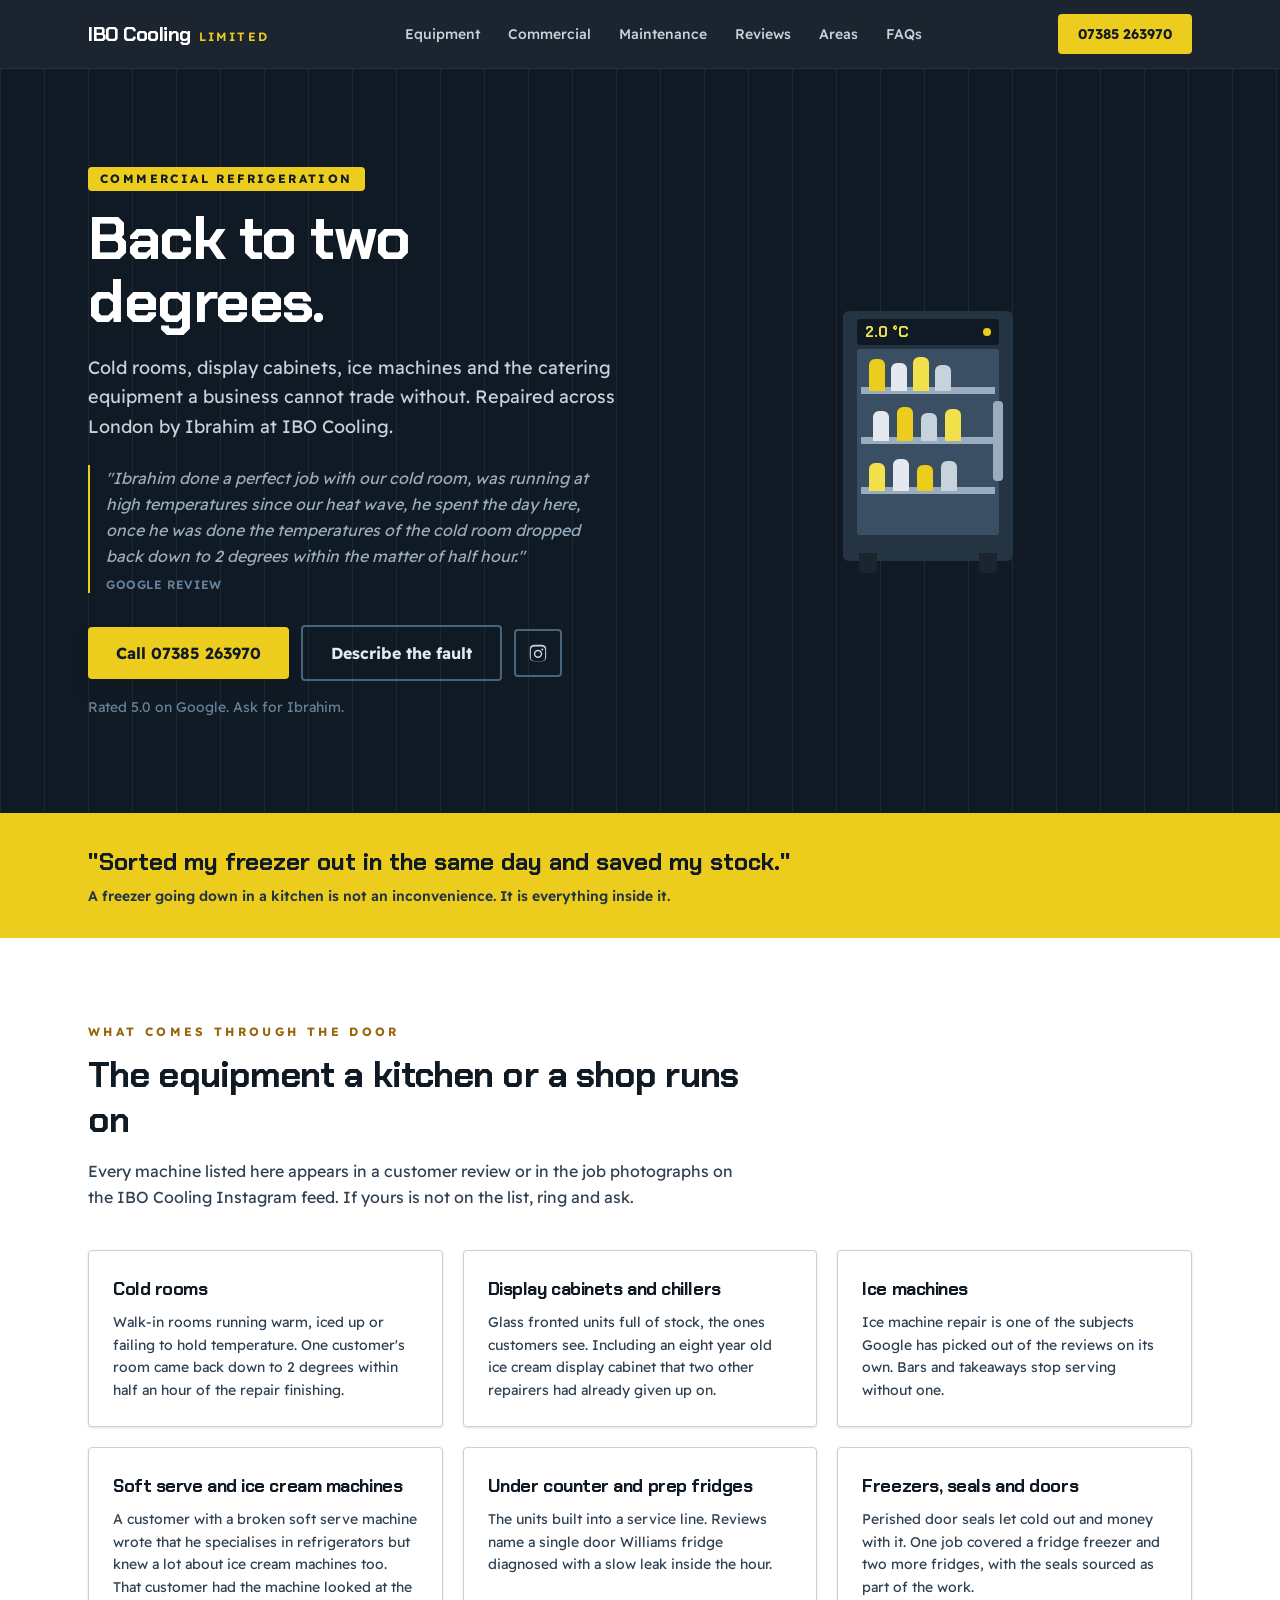
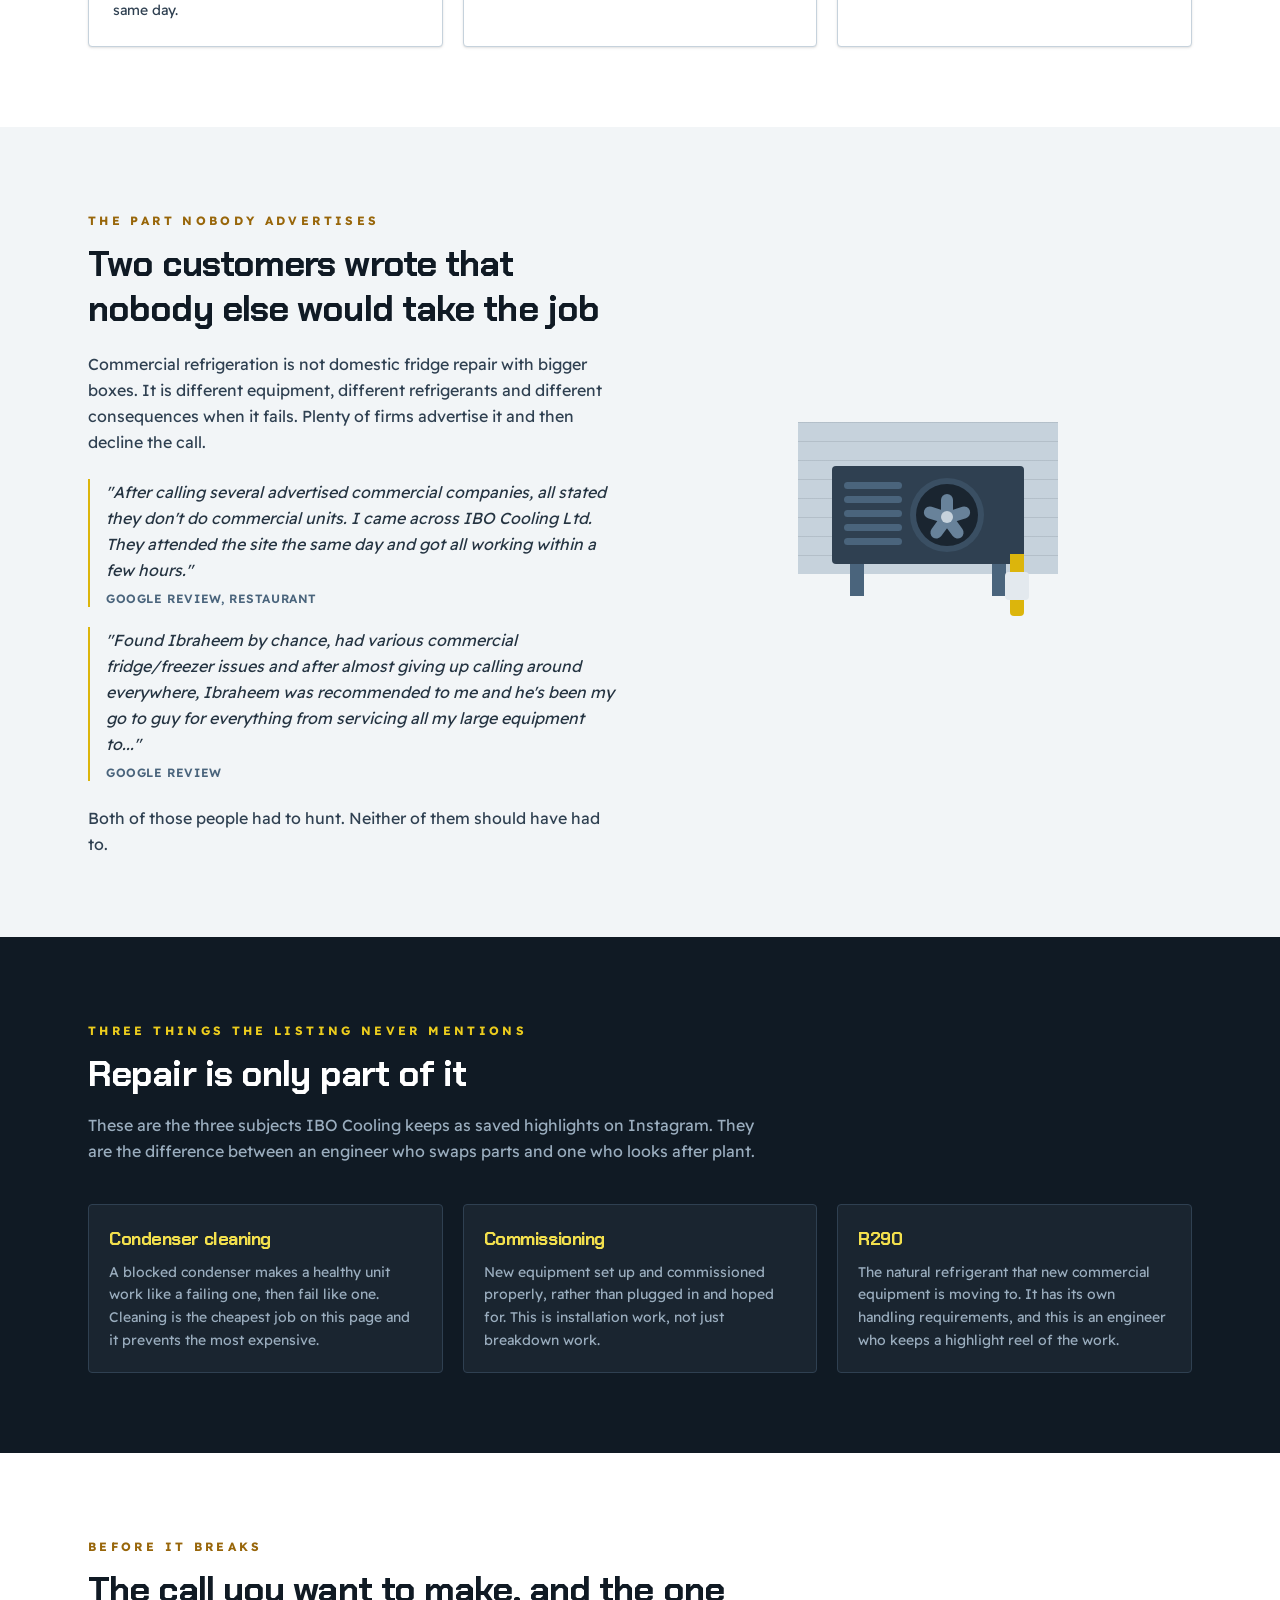
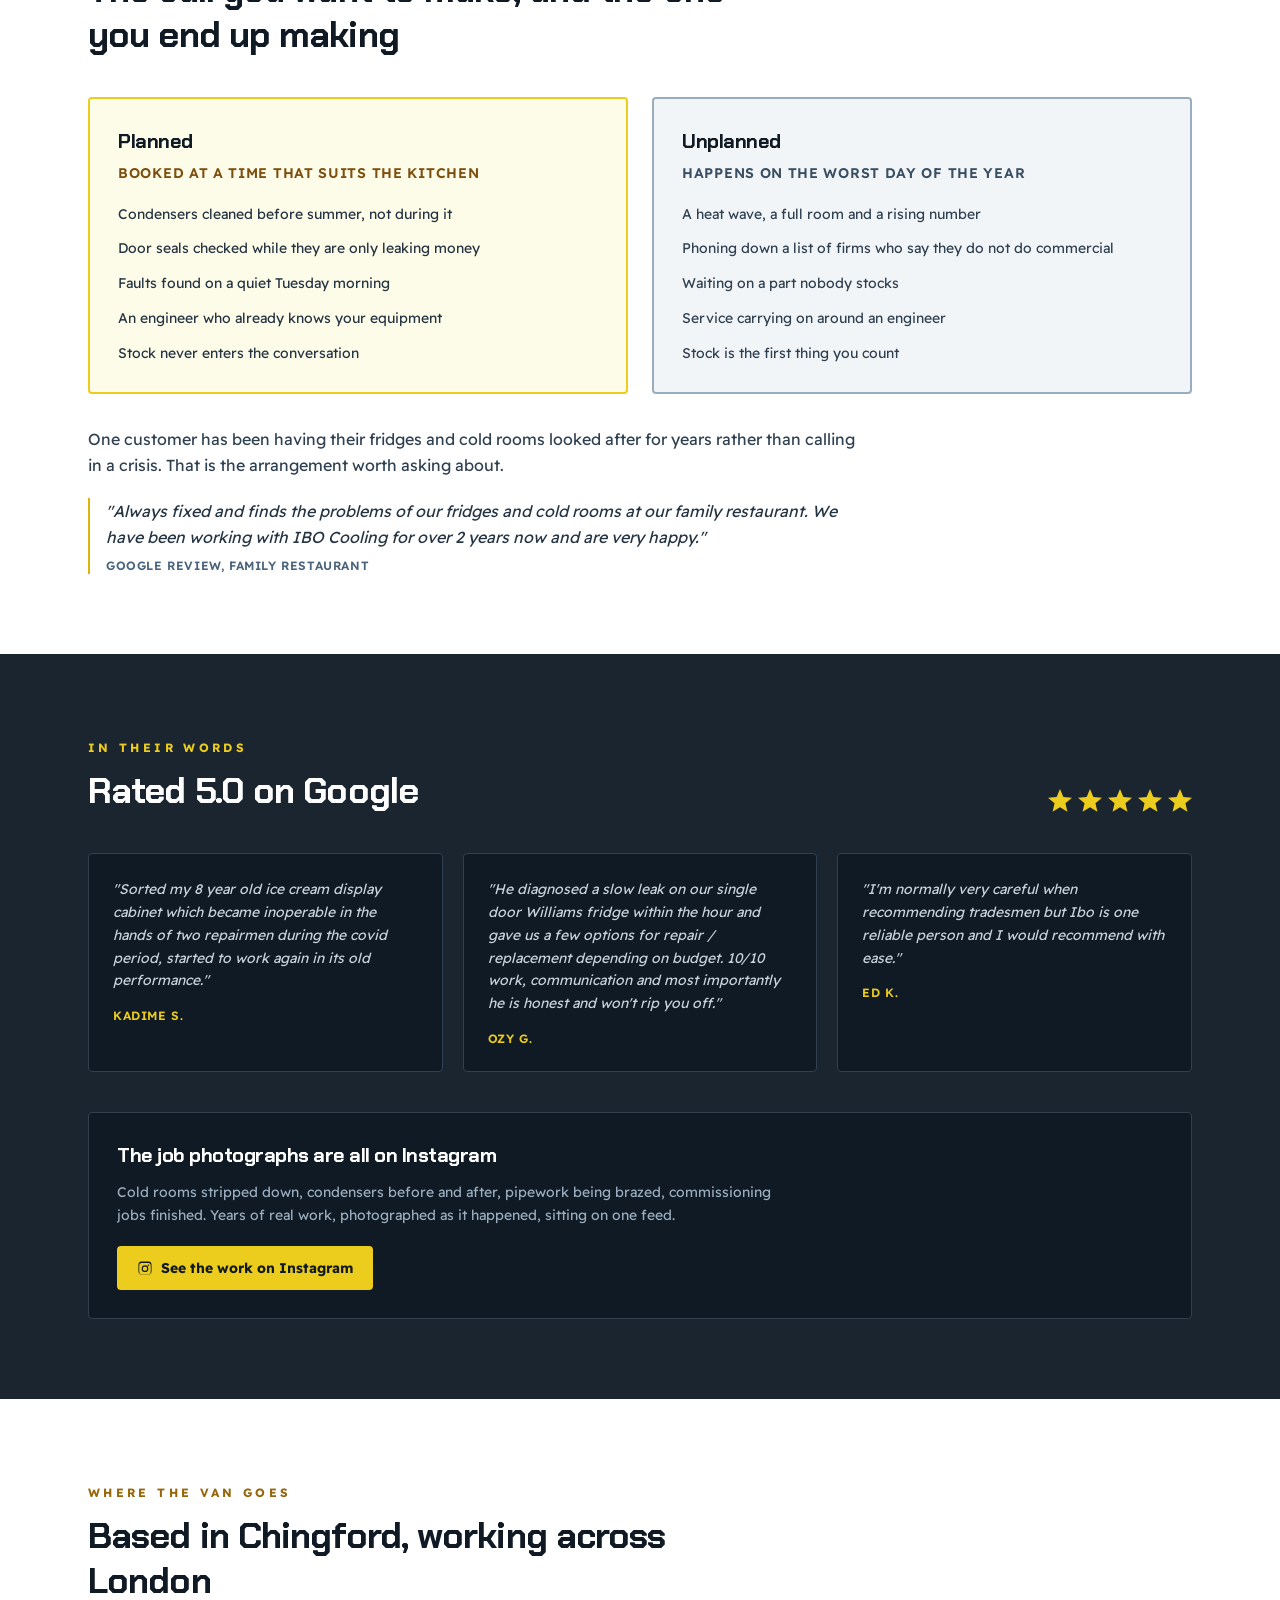
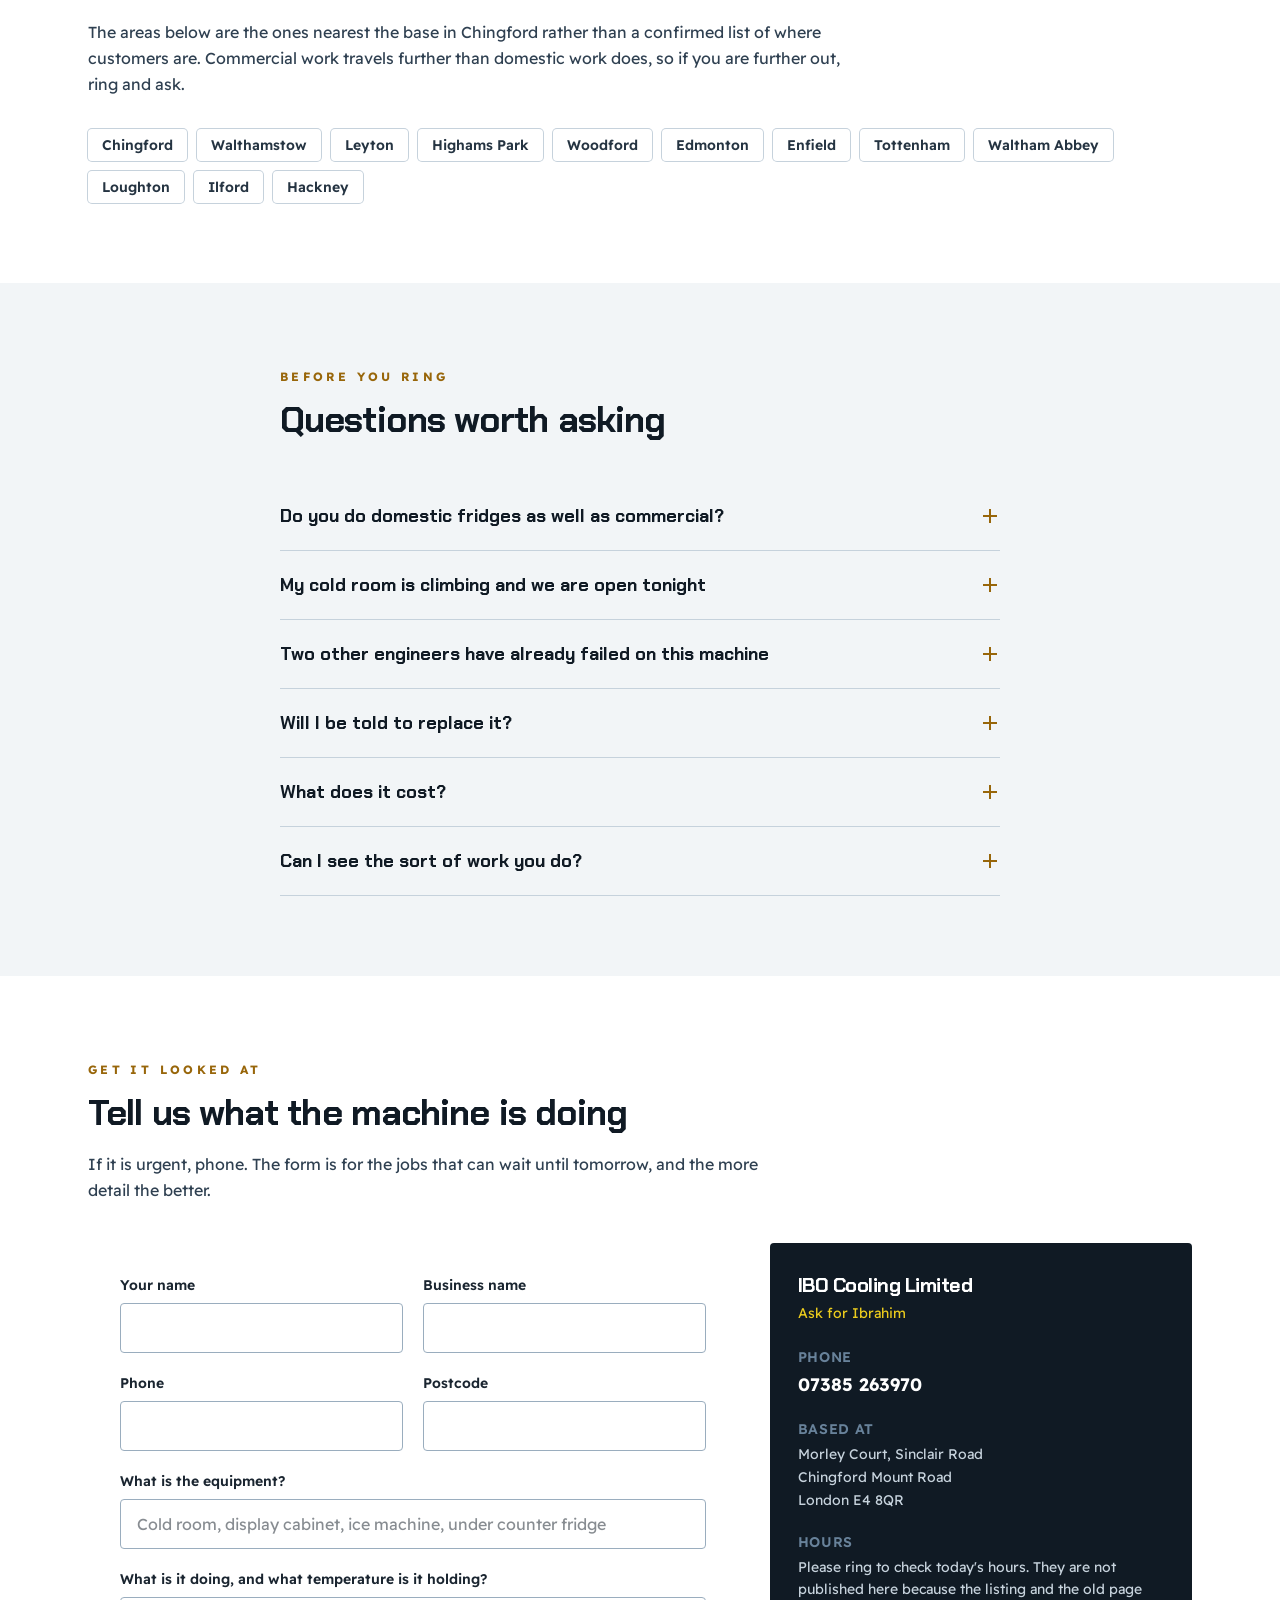
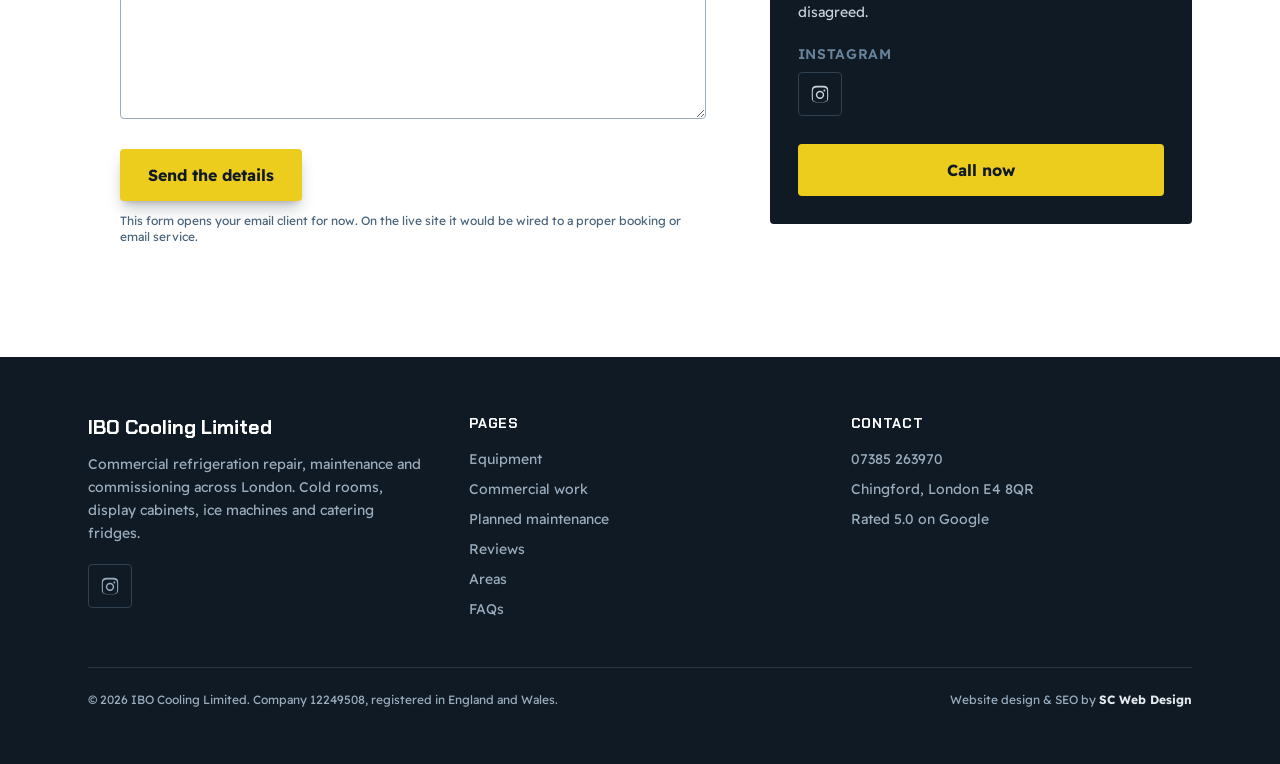
==== index.html @ 4bc4856e "IBO Cooling Limited: commercial refrigeration site and watermarked preview" ====
<!DOCTYPE html>
<html lang="en-GB">
<head>
<meta charset="utf-8">
<meta name="viewport" content="width=device-width, initial-scale=1">
<meta name="robots" content="index, follow">
<title>IBO Cooling Limited | Commercial Refrigeration Repair, London</title>
<meta name="description" content="Commercial refrigeration repair across London. Cold rooms, display cabinets, ice machines and catering fridges, repaired by an engineer rated 5.0 on Google. Call Ibrahim on 07385 263970.">
<meta name="theme-color" content="#101a24">
<link rel="canonical" href="https://ibocooling.com/">
<meta property="og:type" content="website">
<meta property="og:title" content="IBO Cooling Limited | Commercial Refrigeration Repair, London">
<meta property="og:description" content="Cold rooms, display cabinets, ice machines and catering fridges. Rated 5.0 on Google. Call Ibrahim on 07385 263970.">
<meta property="og:locale" content="en_GB">
<meta property="og:url" content="https://ibocooling.com/">
<link rel="preconnect" href="https://fonts.googleapis.com">
<link rel="preconnect" href="https://fonts.gstatic.com" crossorigin>
<link href="https://fonts.googleapis.com/css2?family=Chakra+Petch:wght@500;600;700&family=Readex+Pro:wght@300;400;500;600&display=swap" rel="stylesheet">
<link rel="stylesheet" href="css/style.css">
<script type="application/ld+json">
{
  "@context": "https://schema.org",
  "@type": "HVACBusiness",
  "name": "IBO Cooling Limited",
  "description": "Commercial refrigeration repair and maintenance across London. Cold rooms, display cabinets, ice machines, soft serve machines and catering fridges.",
  "telephone": "+447385263970",
  "url": "https://ibocooling.com/",
  "image": "https://ibocooling.com/",
  "priceRange": "££",
  "address": {
    "@type": "PostalAddress",
    "streetAddress": "Flat 17, Morley Court, Sinclair Road, Chingford Mount Road",
    "addressLocality": "London",
    "postalCode": "E4 8QR",
    "addressCountry": "GB"
  },
  "geo": { "@type": "GeoCoordinates", "latitude": 51.6116717, "longitude": -0.0250572 },
  "sameAs": ["https://www.instagram.com/ibo_cooling/"],
  "areaServed": [
    { "@type": "City", "name": "London" },
    { "@type": "Place", "name": "Chingford" },
    { "@type": "Place", "name": "Walthamstow" },
    { "@type": "Place", "name": "Enfield" },
    { "@type": "Place", "name": "Tottenham" },
    { "@type": "Place", "name": "Waltham Abbey" }
  ],
  "aggregateRating": { "@type": "AggregateRating", "ratingValue": "5.0", "reviewCount": "30" }
}
</script>
</head>
<body class="bg-brand-50 text-brand-950 antialiased">

<a href="#main" class="sr-only focus:not-sr-only focus:absolute focus:left-4 focus:top-4 focus:z-50 focus:rounded-sm focus:bg-accent-400 focus:px-4 focus:py-2 focus:font-bold focus:text-brand-950">Skip to content</a>

<header id="site-header" class="sticky top-0 z-40 border-b border-brand-800 bg-brand-950/95 backdrop-blur transition-shadow">
  <div class="mx-auto flex max-w-6xl items-center justify-between gap-4 px-4 py-3.5 sm:px-6">
    <a href="#main" class="flex items-baseline gap-2">
      <span class="font-display text-xl font-bold tracking-tight text-white">IBO Cooling</span>
      <span class="hidden text-xs font-semibold uppercase tracking-[0.2em] text-accent-400 sm:inline">Limited</span>
    </a>

    <nav class="hidden items-center gap-7 lg:flex" aria-label="Main">
      <a href="#equipment" class="text-sm font-medium text-brand-200 transition hover:text-accent-300">Equipment</a>
      <a href="#commercial" class="text-sm font-medium text-brand-200 transition hover:text-accent-300">Commercial</a>
      <a href="#maintenance" class="text-sm font-medium text-brand-200 transition hover:text-accent-300">Maintenance</a>
      <a href="#reviews" class="text-sm font-medium text-brand-200 transition hover:text-accent-300">Reviews</a>
      <a href="#areas" class="text-sm font-medium text-brand-200 transition hover:text-accent-300">Areas</a>
      <a href="#faq" class="text-sm font-medium text-brand-200 transition hover:text-accent-300">FAQs</a>
    </nav>

    <div class="flex items-center gap-2">
      <a href="tel:+447385263970" class="hidden rounded-sm bg-accent-400 px-5 py-2.5 text-sm font-bold text-brand-950 transition hover:bg-accent-300 sm:inline-flex">07385 263970</a>
      <button id="menu-toggle" type="button" class="inline-flex items-center justify-center rounded-sm border border-brand-700 p-2 text-brand-100 lg:hidden" aria-expanded="false" aria-controls="mobile-menu" aria-label="Open menu">
        <svg id="icon-open" class="h-6 w-6" fill="none" viewBox="0 0 24 24" stroke="currentColor" stroke-width="2" aria-hidden="true"><path stroke-linecap="round" stroke-linejoin="round" d="M4 7h16M4 12h16M4 17h16"/></svg>
        <svg id="icon-close" class="hidden h-6 w-6" fill="none" viewBox="0 0 24 24" stroke="currentColor" stroke-width="2" aria-hidden="true"><path stroke-linecap="round" stroke-linejoin="round" d="M6 6l12 12M18 6L6 18"/></svg>
      </button>
    </div>
  </div>

  <div id="mobile-menu" class="hidden border-t border-brand-800 bg-brand-950 lg:hidden">
    <nav class="mx-auto flex max-w-6xl flex-col px-4 py-3 sm:px-6" aria-label="Mobile">
      <a href="#equipment" class="border-b border-brand-800 py-3 text-brand-100">Equipment</a>
      <a href="#commercial" class="border-b border-brand-800 py-3 text-brand-100">Commercial</a>
      <a href="#maintenance" class="border-b border-brand-800 py-3 text-brand-100">Maintenance</a>
      <a href="#reviews" class="border-b border-brand-800 py-3 text-brand-100">Reviews</a>
      <a href="#areas" class="border-b border-brand-800 py-3 text-brand-100">Areas</a>
      <a href="#faq" class="border-b border-brand-800 py-3 text-brand-100">FAQs</a>
      <a href="tel:+447385263970" class="mt-3 rounded-sm bg-accent-400 px-5 py-3 text-center font-bold text-brand-950">Call 07385 263970</a>
    </nav>
  </div>
</header>

<main id="main">

  <!-- HERO. Dark full-bleed, CTA first. The headline is the temperature a
       customer's own review names, and the drawing beside it reads the same. -->
  <section class="relative overflow-hidden bg-brand-950">
    <div class="pointer-events-none absolute inset-0 opacity-[0.06]" style="background-image: repeating-linear-gradient(90deg, #ffffff 0 1px, transparent 1px 44px);" aria-hidden="true"></div>
    <div class="relative mx-auto grid max-w-6xl items-center gap-12 px-4 py-16 sm:px-6 lg:grid-cols-2 lg:py-24">
      <div>
        <span class="mb-4 inline-block rounded-sm bg-accent-400 px-3 py-1 text-xs font-bold uppercase tracking-[0.2em] text-brand-950">Commercial refrigeration</span>
        <h1 class="font-display text-4xl font-bold leading-[1.05] tracking-tight text-white sm:text-5xl lg:text-6xl">Back to two degrees.</h1>
        <p class="mt-5 max-w-xl text-lg leading-relaxed text-brand-200">Cold rooms, display cabinets, ice machines and the catering equipment a business cannot trade without. Repaired across London by Ibrahim at IBO Cooling.</p>

        <blockquote class="mt-6 max-w-xl border-l-2 border-accent-400 pl-4 text-brand-300">
          <p class="text-base italic leading-relaxed">"Ibrahim done a perfect job with our cold room, was running at high temperatures since our heat wave, he spent the day here, once he was done the temperatures of the cold room dropped back down to 2 degrees within the matter of half hour."</p>
          <cite class="mt-2 block text-xs font-semibold not-italic uppercase tracking-wider text-brand-400">Google review</cite>
        </blockquote>

        <div class="mt-8 flex flex-wrap items-center gap-3">
          <a href="tel:+447385263970" class="btn-primary">Call 07385 263970</a>
          <a href="#contact" class="btn-ghost">Describe the fault</a>
          <a href="https://www.instagram.com/ibo_cooling/" target="_blank" rel="noopener" class="inline-flex h-12 w-12 items-center justify-center rounded-sm border-2 border-brand-500 text-brand-200 transition hover:border-accent-400 hover:text-accent-300" aria-label="IBO Cooling on Instagram">
            <svg class="h-5 w-5" viewBox="0 0 24 24" fill="currentColor" aria-hidden="true"><path fill-rule="evenodd" clip-rule="evenodd" d="M12 2.16c3.2 0 3.58.01 4.85.07 1.17.05 1.8.25 2.23.41.56.22.96.48 1.38.9.42.42.68.82.9 1.38.16.42.36 1.06.41 2.23.06 1.27.07 1.65.07 4.85s-.01 3.58-.07 4.85c-.05 1.17-.25 1.8-.41 2.23-.22.56-.48.96-.9 1.38-.42.42-.82.68-1.38.9-.42.16-1.06.36-2.23.41-1.27.06-1.65.07-4.85.07s-3.58-.01-4.85-.07c-1.17-.05-1.8-.25-2.23-.41-.56-.22-.96-.48-1.38-.9-.42-.42-.68-.82-.9-1.38-.16-.42-.36-1.06-.41-2.23C2.17 15.58 2.16 15.2 2.16 12s.01-3.58.07-4.85c.05-1.17.25-1.8.41-2.23.22-.56.48-.96.9-1.38.42-.42.82-.68 1.38-.9.42-.16 1.06-.36 2.23-.41C8.42 2.17 8.8 2.16 12 2.16zm0 2.16c-3.14 0-3.51.01-4.75.07-.9.04-1.39.19-1.71.32-.43.17-.74.37-1.06.69-.32.32-.52.63-.69 1.06-.13.32-.28.81-.32 1.71-.06 1.24-.07 1.61-.07 4.75s.01 3.51.07 4.75c.04.9.19 1.39.32 1.71.17.43.37.74.69 1.06.32.32.63.52 1.06.69.32.13.81.28 1.71.32 1.24.06 1.61.07 4.75.07s3.51-.01 4.75-.07c.9-.04 1.39-.19 1.71-.32.43-.17.74-.37 1.06-.69.32-.32.52-.63.69-1.06.13-.32.28-.81.32-1.71.06-1.24.07-1.61.07-4.75s-.01-3.51-.07-4.75c-.04-.9-.19-1.39-.32-1.71-.17-.43-.37-.74-.69-1.06-.32-.32-.63-.52-1.06-.69-.32-.13-.81-.28-1.71-.32-1.24-.06-1.61-.07-4.75-.07zm0 3.67a5.01 5.01 0 110 10.02 5.01 5.01 0 010-10.02zm0 8.26a3.25 3.25 0 100-6.5 3.25 3.25 0 000 6.5zm6.38-8.46a1.17 1.17 0 11-2.34 0 1.17 1.17 0 012.34 0z"/></svg>
          </a>
        </div>
        <p class="mt-4 text-sm text-brand-400">Rated 5.0 on Google. Ask for Ibrahim.</p>
      </div>

      <div class="draw-wrap">
        <div class="chiller" role="img" aria-label="Illustration of an upright glass door display chiller, its controller reading two degrees">
          <span class="ch-case"></span>
          <span class="ch-glass"></span>
          <span class="ch-shelf ch-sh1"></span>
          <span class="ch-shelf ch-sh2"></span>
          <span class="ch-shelf ch-sh3"></span>
          <span class="ch-bottle ch-b1"></span><span class="ch-bottle ch-b2"></span><span class="ch-bottle ch-b3"></span><span class="ch-bottle ch-b4"></span>
          <span class="ch-bottle ch-b5"></span><span class="ch-bottle ch-b6"></span><span class="ch-bottle ch-b7"></span><span class="ch-bottle ch-b8"></span>
          <span class="ch-bottle ch-b9"></span><span class="ch-bottle ch-b10"></span><span class="ch-bottle ch-b11"></span><span class="ch-bottle ch-b12"></span>
          <span class="ch-panel"></span>
          <span class="ch-readout">2.0 &deg;C</span>
          <span class="ch-led"></span>
          <span class="ch-handle"></span>
          <span class="ch-foot ch-f1"></span>
          <span class="ch-foot ch-f2"></span>
        </div>
      </div>
    </div>
  </section>

  <!-- The stakes band. Domestic fridges are an inconvenience. Commercial ones
       are stock, and a customer said exactly that. -->
  <section class="bg-accent-400">
    <div class="mx-auto max-w-6xl px-4 py-8 sm:px-6">
      <p class="font-display text-xl font-bold leading-snug text-brand-950 sm:text-2xl">"Sorted my freezer out in the same day and saved my stock."</p>
      <p class="mt-2 text-sm font-semibold text-brand-800">A freezer going down in a kitchen is not an inconvenience. It is everything inside it.</p>
    </div>
  </section>

  <!-- EQUIPMENT INVENTORY. Not service cards: a list of the actual machines
       named in reviews and shown on the Instagram feed. Nothing invented. -->
  <section id="equipment" class="bg-white">
    <div class="mx-auto max-w-6xl px-4 py-16 sm:px-6 lg:py-20">
      <span class="section-eyebrow">What comes through the door</span>
      <h2 class="max-w-2xl text-3xl leading-tight sm:text-4xl">The equipment a kitchen or a shop runs on</h2>
      <p class="mt-4 max-w-2xl text-base leading-relaxed text-brand-700">Every machine listed here appears in a customer review or in the job photographs on the IBO Cooling Instagram feed. If yours is not on the list, ring and ask.</p>

      <div class="mt-10 grid gap-5 sm:grid-cols-2 lg:grid-cols-3">
        <article class="card">
          <h3 class="font-display text-lg">Cold rooms</h3>
          <p class="mt-2 text-sm leading-relaxed text-brand-700">Walk-in rooms running warm, iced up or failing to hold temperature. One customer's room came back down to 2 degrees within half an hour of the repair finishing.</p>
        </article>
        <article class="card">
          <h3 class="font-display text-lg">Display cabinets and chillers</h3>
          <p class="mt-2 text-sm leading-relaxed text-brand-700">Glass fronted units full of stock, the ones customers see. Including an eight year old ice cream display cabinet that two other repairers had already given up on.</p>
        </article>
        <article class="card">
          <h3 class="font-display text-lg">Ice machines</h3>
          <p class="mt-2 text-sm leading-relaxed text-brand-700">Ice machine repair is one of the subjects Google has picked out of the reviews on its own. Bars and takeaways stop serving without one.</p>
        </article>
        <article class="card">
          <h3 class="font-display text-lg">Soft serve and ice cream machines</h3>
          <p class="mt-2 text-sm leading-relaxed text-brand-700">A customer with a broken soft serve machine wrote that he specialises in refrigerators but knew a lot about ice cream machines too. That customer had the machine looked at the same day.</p>
        </article>
        <article class="card">
          <h3 class="font-display text-lg">Under counter and prep fridges</h3>
          <p class="mt-2 text-sm leading-relaxed text-brand-700">The units built into a service line. Reviews name a single door Williams fridge diagnosed with a slow leak inside the hour.</p>
        </article>
        <article class="card">
          <h3 class="font-display text-lg">Freezers, seals and doors</h3>
          <p class="mt-2 text-sm leading-relaxed text-brand-700">Perished door seals let cold out and money with it. One job covered a fridge freezer and two more fridges, with the seals sourced as part of the work.</p>
        </article>
      </div>
    </div>
  </section>

  <!-- THE COMMERCIAL SECTION. Two separate customers wrote that they could not
       find anyone else to do this work. That is the whole pitch. -->
  <section id="commercial" class="bg-brand-50">
    <div class="mx-auto grid max-w-6xl items-center gap-12 px-4 py-16 sm:px-6 lg:grid-cols-2 lg:py-20">
      <div>
        <span class="section-eyebrow">The part nobody advertises</span>
        <h2 class="text-3xl leading-tight sm:text-4xl">Two customers wrote that nobody else would take the job</h2>
        <p class="mt-5 text-base leading-relaxed text-brand-700">Commercial refrigeration is not domestic fridge repair with bigger boxes. It is different equipment, different refrigerants and different consequences when it fails. Plenty of firms advertise it and then decline the call.</p>

        <blockquote class="mt-6 border-l-2 border-accent-500 pl-4">
          <p class="text-base italic leading-relaxed text-brand-800">"After calling several advertised commercial companies, all stated they don't do commercial units. I came across IBO Cooling Ltd. They attended the site the same day and got all working within a few hours."</p>
          <cite class="mt-2 block text-xs font-semibold not-italic uppercase tracking-wider text-brand-500">Google review, restaurant</cite>
        </blockquote>

        <blockquote class="mt-5 border-l-2 border-accent-500 pl-4">
          <p class="text-base italic leading-relaxed text-brand-800">"Found Ibraheem by chance, had various commercial fridge/freezer issues and after almost giving up calling around everywhere, Ibraheem was recommended to me and he's been my go to guy for everything from servicing all my large equipment to..."</p>
          <cite class="mt-2 block text-xs font-semibold not-italic uppercase tracking-wider text-brand-500">Google review</cite>
        </blockquote>

        <p class="mt-6 text-base leading-relaxed text-brand-700">Both of those people had to hunt. Neither of them should have had to.</p>
      </div>

      <div class="draw-wrap">
        <div class="cond" role="img" aria-label="Illustration of a wall mounted condensing unit with a fan, cooling fins and insulated pipework">
          <span class="cd-wall"></span>
          <span class="cd-brkt cd-br1"></span>
          <span class="cd-brkt cd-br2"></span>
          <span class="cd-case"></span>
          <span class="cd-fin cd-fn1"></span><span class="cd-fin cd-fn2"></span><span class="cd-fin cd-fn3"></span><span class="cd-fin cd-fn4"></span><span class="cd-fin cd-fn5"></span>
          <span class="cd-ring"></span>
          <span class="cd-grille"></span>
          <span class="cd-blade cd-bl1"></span><span class="cd-blade cd-bl2"></span><span class="cd-blade cd-bl3"></span><span class="cd-blade cd-bl4"></span><span class="cd-blade cd-bl5"></span>
          <span class="cd-hub"></span>
          <span class="cd-pipe"></span>
          <span class="cd-lag"></span>
        </div>
      </div>
    </div>
  </section>

  <!-- TECHNICAL STRIP. Straight from the three highlight reels on his own
       Instagram. These words appear nowhere on his Google listing. -->
  <section class="bg-brand-950">
    <div class="mx-auto max-w-6xl px-4 py-16 sm:px-6 lg:py-20">
      <span class="mb-3 inline-block text-xs font-bold uppercase tracking-[0.28em] text-accent-400">Three things the listing never mentions</span>
      <h2 class="max-w-2xl text-3xl leading-tight text-white sm:text-4xl">Repair is only part of it</h2>
      <p class="mt-4 max-w-2xl text-base leading-relaxed text-brand-300">These are the three subjects IBO Cooling keeps as saved highlights on Instagram. They are the difference between an engineer who swaps parts and one who looks after plant.</p>

      <div class="mt-10 grid gap-5 sm:grid-cols-3">
        <div class="spec">
          <h3 class="font-display text-lg text-accent-300">Condenser cleaning</h3>
          <p class="mt-2 text-sm leading-relaxed text-brand-300">A blocked condenser makes a healthy unit work like a failing one, then fail like one. Cleaning is the cheapest job on this page and it prevents the most expensive.</p>
        </div>
        <div class="spec">
          <h3 class="font-display text-lg text-accent-300">Commissioning</h3>
          <p class="mt-2 text-sm leading-relaxed text-brand-300">New equipment set up and commissioned properly, rather than plugged in and hoped for. This is installation work, not just breakdown work.</p>
        </div>
        <div class="spec">
          <h3 class="font-display text-lg text-accent-300">R290</h3>
          <p class="mt-2 text-sm leading-relaxed text-brand-300">The natural refrigerant that new commercial equipment is moving to. It has its own handling requirements, and this is an engineer who keeps a highlight reel of the work.</p>
        </div>
      </div>
    </div>
  </section>

  <!-- COMPARISON BLOCK. A section type not used in the previous builds, and the
       one that turns a call-out trade into a recurring one. -->
  <section id="maintenance" class="bg-white">
    <div class="mx-auto max-w-6xl px-4 py-16 sm:px-6 lg:py-20">
      <span class="section-eyebrow">Before it breaks</span>
      <h2 class="max-w-2xl text-3xl leading-tight sm:text-4xl">The call you want to make, and the one you end up making</h2>

      <div class="mt-10 grid gap-6 lg:grid-cols-2">
        <div class="rounded-sm border-2 border-accent-400 bg-accent-50 p-7">
          <h3 class="font-display text-xl">Planned</h3>
          <p class="mt-2 text-sm font-semibold uppercase tracking-wider text-accent-800">Booked at a time that suits the kitchen</p>
          <ul class="mt-5 space-y-3 text-sm leading-relaxed text-brand-800">
            <li>Condensers cleaned before summer, not during it</li>
            <li>Door seals checked while they are only leaking money</li>
            <li>Faults found on a quiet Tuesday morning</li>
            <li>An engineer who already knows your equipment</li>
            <li>Stock never enters the conversation</li>
          </ul>
        </div>
        <div class="rounded-sm border-2 border-brand-300 bg-brand-50 p-7">
          <h3 class="font-display text-xl">Unplanned</h3>
          <p class="mt-2 text-sm font-semibold uppercase tracking-wider text-brand-600">Happens on the worst day of the year</p>
          <ul class="mt-5 space-y-3 text-sm leading-relaxed text-brand-700">
            <li>A heat wave, a full room and a rising number</li>
            <li>Phoning down a list of firms who say they do not do commercial</li>
            <li>Waiting on a part nobody stocks</li>
            <li>Service carrying on around an engineer</li>
            <li>Stock is the first thing you count</li>
          </ul>
        </div>
      </div>

      <p class="mt-8 max-w-3xl text-base leading-relaxed text-brand-700">One customer has been having their fridges and cold rooms looked after for years rather than calling in a crisis. That is the arrangement worth asking about.</p>
      <blockquote class="mt-5 max-w-3xl border-l-2 border-accent-500 pl-4">
        <p class="text-base italic leading-relaxed text-brand-800">"Always fixed and finds the problems of our fridges and cold rooms at our family restaurant. We have been working with IBO Cooling for over 2 years now and are very happy."</p>
        <cite class="mt-2 block text-xs font-semibold not-italic uppercase tracking-wider text-brand-500">Google review, family restaurant</cite>
      </blockquote>
    </div>
  </section>

  <!-- RATED BAND. Rating only, never a count, per the standing rule. -->
  <section id="reviews" class="bg-brand-900">
    <div class="mx-auto max-w-6xl px-4 py-16 sm:px-6 lg:py-20">
      <div class="flex flex-wrap items-end justify-between gap-6">
        <div>
          <span class="mb-3 inline-block text-xs font-bold uppercase tracking-[0.28em] text-accent-400">In their words</span>
          <h2 class="text-3xl leading-tight text-white sm:text-4xl">Rated 5.0 on Google</h2>
        </div>
        <div class="flex items-center gap-1.5" aria-label="Rated five out of five">
          <svg class="h-6 w-6 text-accent-400" viewBox="0 0 20 20" fill="currentColor" aria-hidden="true"><path d="M10 15.27L16.18 19l-1.64-7.03L20 7.24l-7.19-.61L10 0 7.19 6.63 0 7.24l5.46 4.73L3.82 19z"/></svg>
          <svg class="h-6 w-6 text-accent-400" viewBox="0 0 20 20" fill="currentColor" aria-hidden="true"><path d="M10 15.27L16.18 19l-1.64-7.03L20 7.24l-7.19-.61L10 0 7.19 6.63 0 7.24l5.46 4.73L3.82 19z"/></svg>
          <svg class="h-6 w-6 text-accent-400" viewBox="0 0 20 20" fill="currentColor" aria-hidden="true"><path d="M10 15.27L16.18 19l-1.64-7.03L20 7.24l-7.19-.61L10 0 7.19 6.63 0 7.24l5.46 4.73L3.82 19z"/></svg>
          <svg class="h-6 w-6 text-accent-400" viewBox="0 0 20 20" fill="currentColor" aria-hidden="true"><path d="M10 15.27L16.18 19l-1.64-7.03L20 7.24l-7.19-.61L10 0 7.19 6.63 0 7.24l5.46 4.73L3.82 19z"/></svg>
          <svg class="h-6 w-6 text-accent-400" viewBox="0 0 20 20" fill="currentColor" aria-hidden="true"><path d="M10 15.27L16.18 19l-1.64-7.03L20 7.24l-7.19-.61L10 0 7.19 6.63 0 7.24l5.46 4.73L3.82 19z"/></svg>
        </div>
      </div>

      <div class="mt-10 grid gap-5 md:grid-cols-3">
        <blockquote class="rounded-sm border border-brand-700 bg-brand-950 p-6">
          <p class="text-sm italic leading-relaxed text-brand-200">"Sorted my 8 year old ice cream display cabinet which became inoperable in the hands of two repairmen during the covid period, started to work again in its old performance."</p>
          <cite class="mt-4 block text-xs font-semibold not-italic uppercase tracking-wider text-accent-400">Kadime S.</cite>
        </blockquote>
        <blockquote class="rounded-sm border border-brand-700 bg-brand-950 p-6">
          <p class="text-sm italic leading-relaxed text-brand-200">"He diagnosed a slow leak on our single door Williams fridge within the hour and gave us a few options for repair / replacement depending on budget. 10/10 work, communication and most importantly he is honest and won't rip you off."</p>
          <cite class="mt-4 block text-xs font-semibold not-italic uppercase tracking-wider text-accent-400">Ozy G.</cite>
        </blockquote>
        <blockquote class="rounded-sm border border-brand-700 bg-brand-950 p-6">
          <p class="text-sm italic leading-relaxed text-brand-200">"I'm normally very careful when recommending tradesmen but Ibo is one reliable person and I would recommend with ease."</p>
          <cite class="mt-4 block text-xs font-semibold not-italic uppercase tracking-wider text-accent-400">Ed K.</cite>
        </blockquote>
      </div>

      <div class="mt-10 rounded-sm border border-brand-700 bg-brand-950 p-7">
        <h3 class="font-display text-xl text-white">The job photographs are all on Instagram</h3>
        <p class="mt-3 max-w-2xl text-sm leading-relaxed text-brand-300">Cold rooms stripped down, condensers before and after, pipework being brazed, commissioning jobs finished. Years of real work, photographed as it happened, sitting on one feed.</p>
        <a href="https://www.instagram.com/ibo_cooling/" target="_blank" rel="noopener" class="mt-5 inline-flex items-center gap-2 rounded-sm bg-accent-400 px-5 py-3 text-sm font-bold text-brand-950 transition hover:bg-accent-300">
          <svg class="h-4 w-4" viewBox="0 0 24 24" fill="currentColor" aria-hidden="true"><path fill-rule="evenodd" clip-rule="evenodd" d="M12 2.16c3.2 0 3.58.01 4.85.07 1.17.05 1.8.25 2.23.41.56.22.96.48 1.38.9.42.42.68.82.9 1.38.16.42.36 1.06.41 2.23.06 1.27.07 1.65.07 4.85s-.01 3.58-.07 4.85c-.05 1.17-.25 1.8-.41 2.23-.22.56-.48.96-.9 1.38-.42.42-.82.68-1.38.9-.42.16-1.06.36-2.23.41-1.27.06-1.65.07-4.85.07s-3.58-.01-4.85-.07c-1.17-.05-1.8-.25-2.23-.41-.56-.22-.96-.48-1.38-.9-.42-.42-.68-.82-.9-1.38-.16-.42-.36-1.06-.41-2.23C2.17 15.58 2.16 15.2 2.16 12s.01-3.58.07-4.85c.05-1.17.25-1.8.41-2.23.22-.56.48-.96.9-1.38.42-.42.82-.68 1.38-.9.42-.16 1.06-.36 2.23-.41C8.42 2.17 8.8 2.16 12 2.16zm0 2.16c-3.14 0-3.51.01-4.75.07-.9.04-1.39.19-1.71.32-.43.17-.74.37-1.06.69-.32.32-.52.63-.69 1.06-.13.32-.28.81-.32 1.71-.06 1.24-.07 1.61-.07 4.75s.01 3.51.07 4.75c.04.9.19 1.39.32 1.71.17.43.37.74.69 1.06.32.32.63.52 1.06.69.32.13.81.28 1.71.32 1.24.06 1.61.07 4.75.07s3.51-.01 4.75-.07c.9-.04 1.39-.19 1.71-.32.43-.17.74-.37 1.06-.69.32-.32.52-.63.69-1.06.13-.32.28-.81.32-1.71.06-1.24.07-1.61.07-4.75s-.01-3.51-.07-4.75c-.04-.9-.19-1.39-.32-1.71-.17-.43-.37-.74-.69-1.06-.32-.32-.63-.52-1.06-.69-.32-.13-.81-.28-1.71-.32-1.24-.06-1.61-.07-4.75-.07zm0 3.67a5.01 5.01 0 110 10.02 5.01 5.01 0 010-10.02zm0 8.26a3.25 3.25 0 100-6.5 3.25 3.25 0 000 6.5zm6.38-8.46a1.17 1.17 0 11-2.34 0 1.17 1.17 0 012.34 0z"/></svg>
          See the work on Instagram
        </a>
      </div>
    </div>
  </section>

  <!-- AREAS. Stated on the page as nearest rather than verified, because that
       is all the evidence supports. -->
  <section id="areas" class="bg-white">
    <div class="mx-auto max-w-6xl px-4 py-16 sm:px-6 lg:py-20">
      <span class="section-eyebrow">Where the van goes</span>
      <h2 class="max-w-2xl text-3xl leading-tight sm:text-4xl">Based in Chingford, working across London</h2>
      <p class="mt-4 max-w-3xl text-base leading-relaxed text-brand-700">The areas below are the ones nearest the base in Chingford rather than a confirmed list of where customers are. Commercial work travels further than domestic work does, so if you are further out, ring and ask.</p>
      <div class="mt-8 flex flex-wrap gap-2.5">
        <span class="chip">Chingford</span>
        <span class="chip">Walthamstow</span>
        <span class="chip">Leyton</span>
        <span class="chip">Highams Park</span>
        <span class="chip">Woodford</span>
        <span class="chip">Edmonton</span>
        <span class="chip">Enfield</span>
        <span class="chip">Tottenham</span>
        <span class="chip">Waltham Abbey</span>
        <span class="chip">Loughton</span>
        <span class="chip">Ilford</span>
        <span class="chip">Hackney</span>
      </div>
    </div>
  </section>

  <section id="faq" class="bg-brand-50">
    <div class="mx-auto max-w-3xl px-4 py-16 sm:px-6 lg:py-20">
      <span class="section-eyebrow">Before you ring</span>
      <h2 class="text-3xl leading-tight sm:text-4xl">Questions worth asking</h2>

      <div class="mt-10">
        <div class="faq-item">
          <button type="button" class="faq-trigger flex w-full items-center justify-between gap-4 py-5 text-left" aria-expanded="false">
            <span class="font-display text-lg font-bold">Do you do domestic fridges as well as commercial?</span>
            <svg class="faq-icon h-5 w-5 shrink-0 text-accent-700 transition-transform" viewBox="0 0 20 20" fill="currentColor" aria-hidden="true"><path d="M9 3h2v14H9z"/><path d="M3 9h14v2H3z"/></svg>
          </button>
          <div class="hidden pb-5">
            <p class="text-base leading-relaxed text-brand-700">Reviews cover both, including household fridge freezers and their door seals. The bulk of the work described by customers is commercial: cold rooms, display cabinets and catering equipment. Ring and describe the machine.</p>
          </div>
        </div>

        <div class="faq-item">
          <button type="button" class="faq-trigger flex w-full items-center justify-between gap-4 py-5 text-left" aria-expanded="false">
            <span class="font-display text-lg font-bold">My cold room is climbing and we are open tonight</span>
            <svg class="faq-icon h-5 w-5 shrink-0 text-accent-700 transition-transform" viewBox="0 0 20 20" fill="currentColor" aria-hidden="true"><path d="M9 3h2v14H9z"/><path d="M3 9h14v2H3z"/></svg>
          </button>
          <div class="hidden pb-5">
            <p class="text-base leading-relaxed text-brand-700">Phone rather than email. Several customers describe same day attendance, including one who had already been turned down by other firms. Nothing on this page is a guarantee of a same day slot, so the honest answer is to call and ask what today looks like.</p>
          </div>
        </div>

        <div class="faq-item">
          <button type="button" class="faq-trigger flex w-full items-center justify-between gap-4 py-5 text-left" aria-expanded="false">
            <span class="font-display text-lg font-bold">Two other engineers have already failed on this machine</span>
            <svg class="faq-icon h-5 w-5 shrink-0 text-accent-700 transition-transform" viewBox="0 0 20 20" fill="currentColor" aria-hidden="true"><path d="M9 3h2v14H9z"/><path d="M3 9h14v2H3z"/></svg>
          </button>
          <div class="hidden pb-5">
            <p class="text-base leading-relaxed text-brand-700">That has happened before. An eight year old ice cream display cabinet that had defeated two repairers was brought back to its old performance, and it is one of the reviews on this page. Say so when you ring, because it changes what gets checked first.</p>
          </div>
        </div>

        <div class="faq-item">
          <button type="button" class="faq-trigger flex w-full items-center justify-between gap-4 py-5 text-left" aria-expanded="false">
            <span class="font-display text-lg font-bold">Will I be told to replace it?</span>
            <svg class="faq-icon h-5 w-5 shrink-0 text-accent-700 transition-transform" viewBox="0 0 20 20" fill="currentColor" aria-hidden="true"><path d="M9 3h2v14H9z"/><path d="M3 9h14v2H3z"/></svg>
          </button>
          <div class="hidden pb-5">
            <p class="text-base leading-relaxed text-brand-700">One customer described being given a few options for repair or replacement depending on budget, and called the advice honest. Another mentions advice given after the job was finished rather than just an invoice.</p>
          </div>
        </div>

        <div class="faq-item">
          <button type="button" class="faq-trigger flex w-full items-center justify-between gap-4 py-5 text-left" aria-expanded="false">
            <span class="font-display text-lg font-bold">What does it cost?</span>
            <svg class="faq-icon h-5 w-5 shrink-0 text-accent-700 transition-transform" viewBox="0 0 20 20" fill="currentColor" aria-hidden="true"><path d="M9 3h2v14H9z"/><path d="M3 9h14v2H3z"/></svg>
          </button>
          <div class="hidden pb-5">
            <p class="text-base leading-relaxed text-brand-700">There are no prices on this page, because a cold room, a soft serve machine and a door seal are not the same job. Fair pricing is the single most common subject in the reviews, and one customer noted parts being sourced at a reasonable price rather than marked up.</p>
          </div>
        </div>

        <div class="faq-item">
          <button type="button" class="faq-trigger flex w-full items-center justify-between gap-4 py-5 text-left" aria-expanded="false">
            <span class="font-display text-lg font-bold">Can I see the sort of work you do?</span>
            <svg class="faq-icon h-5 w-5 shrink-0 text-accent-700 transition-transform" viewBox="0 0 20 20" fill="currentColor" aria-hidden="true"><path d="M9 3h2v14H9z"/><path d="M3 9h14v2H3z"/></svg>
          </button>
          <div class="hidden pb-5">
            <p class="text-base leading-relaxed text-brand-700">Yes, on the Instagram feed linked from this page. One customer wrote that he checked past jobs there before making contact, which is exactly what it is for.</p>
          </div>
        </div>
      </div>
    </div>
  </section>

  <section id="contact" class="bg-white">
    <div class="mx-auto max-w-6xl px-4 py-16 sm:px-6 lg:py-20">
      <span class="section-eyebrow">Get it looked at</span>
      <h2 class="max-w-2xl text-3xl leading-tight sm:text-4xl">Tell us what the machine is doing</h2>
      <p class="mt-4 max-w-2xl text-base leading-relaxed text-brand-700">If it is urgent, phone. The form is for the jobs that can wait until tomorrow, and the more detail the better.</p>

      <div class="mt-10 grid gap-8 lg:grid-cols-5">
        <form class="lg:col-span-3 rounded-2xl bg-white p-6 sm:p-8" action="mailto:ibrahim@ibocooling.com" method="post" enctype="text/plain">
          <div class="grid gap-5 sm:grid-cols-2">
            <div>
              <label for="name" class="block text-sm font-semibold text-brand-900">Your name</label>
              <input id="name" name="name" type="text" required class="mt-2 w-full rounded-sm border border-brand-300 px-4 py-3 text-base focus:border-brand-600 focus:outline-none focus:ring-2 focus:ring-accent-200">
            </div>
            <div>
              <label for="business" class="block text-sm font-semibold text-brand-900">Business name</label>
              <input id="business" name="business" type="text" class="mt-2 w-full rounded-sm border border-brand-300 px-4 py-3 text-base focus:border-brand-600 focus:outline-none focus:ring-2 focus:ring-accent-200">
            </div>
            <div>
              <label for="phone" class="block text-sm font-semibold text-brand-900">Phone</label>
              <input id="phone" name="phone" type="tel" required class="mt-2 w-full rounded-sm border border-brand-300 px-4 py-3 text-base focus:border-brand-600 focus:outline-none focus:ring-2 focus:ring-accent-200">
            </div>
            <div>
              <label for="postcode" class="block text-sm font-semibold text-brand-900">Postcode</label>
              <input id="postcode" name="postcode" type="text" class="mt-2 w-full rounded-sm border border-brand-300 px-4 py-3 text-base focus:border-brand-600 focus:outline-none focus:ring-2 focus:ring-accent-200">
            </div>
          </div>
          <div class="mt-5">
            <label for="equipment" class="block text-sm font-semibold text-brand-900">What is the equipment?</label>
            <input id="equipment" name="equipment" type="text" placeholder="Cold room, display cabinet, ice machine, under counter fridge" class="mt-2 w-full rounded-sm border border-brand-300 px-4 py-3 text-base focus:border-brand-600 focus:outline-none focus:ring-2 focus:ring-accent-200">
          </div>
          <div class="mt-5">
            <label for="fault" class="block text-sm font-semibold text-brand-900">What is it doing, and what temperature is it holding?</label>
            <textarea id="fault" name="fault" rows="4" class="mt-2 w-full rounded-sm border border-brand-300 px-4 py-3 text-base focus:border-brand-600 focus:outline-none focus:ring-2 focus:ring-accent-200"></textarea>
          </div>
          <button type="submit" class="btn-primary mt-6 w-full sm:w-auto">Send the details</button>
          <p class="mt-3 text-xs text-brand-500">This form opens your email client for now. On the live site it would be wired to a proper booking or email service.</p>
        </form>

        <div class="lg:col-span-2">
          <div class="rounded-sm bg-brand-950 p-7 text-white">
            <h3 class="font-display text-xl">IBO Cooling Limited</h3>
            <p class="mt-1 text-sm text-accent-400">Ask for Ibrahim</p>

            <dl class="mt-6 space-y-5 text-sm">
              <div>
                <dt class="font-semibold uppercase tracking-wider text-brand-400">Phone</dt>
                <dd class="mt-1"><a href="tel:+447385263970" class="text-lg font-bold text-white transition hover:text-accent-300">07385 263970</a></dd>
              </div>
              <div>
                <dt class="font-semibold uppercase tracking-wider text-brand-400">Based at</dt>
                <dd class="mt-1 leading-relaxed text-brand-200">Morley Court, Sinclair Road<br>Chingford Mount Road<br>London E4 8QR</dd>
              </div>
              <div>
                <dt class="font-semibold uppercase tracking-wider text-brand-400">Hours</dt>
                <dd class="mt-1 leading-relaxed text-brand-200">Please ring to check today's hours. They are not published here because the listing and the old page disagreed.</dd>
              </div>
              <div>
                <dt class="font-semibold uppercase tracking-wider text-brand-400">Instagram</dt>
                <dd class="mt-2">
                  <a href="https://www.instagram.com/ibo_cooling/" target="_blank" rel="noopener" class="inline-flex h-11 w-11 items-center justify-center rounded-sm border border-brand-700 text-brand-200 transition hover:border-accent-400 hover:text-accent-300" aria-label="IBO Cooling on Instagram">
                    <svg class="h-5 w-5" viewBox="0 0 24 24" fill="currentColor" aria-hidden="true"><path fill-rule="evenodd" clip-rule="evenodd" d="M12 2.16c3.2 0 3.58.01 4.85.07 1.17.05 1.8.25 2.23.41.56.22.96.48 1.38.9.42.42.68.82.9 1.38.16.42.36 1.06.41 2.23.06 1.27.07 1.65.07 4.85s-.01 3.58-.07 4.85c-.05 1.17-.25 1.8-.41 2.23-.22.56-.48.96-.9 1.38-.42.42-.82.68-1.38.9-.42.16-1.06.36-2.23.41-1.27.06-1.65.07-4.85.07s-3.58-.01-4.85-.07c-1.17-.05-1.8-.25-2.23-.41-.56-.22-.96-.48-1.38-.9-.42-.42-.68-.82-.9-1.38-.16-.42-.36-1.06-.41-2.23C2.17 15.58 2.16 15.2 2.16 12s.01-3.58.07-4.85c.05-1.17.25-1.8.41-2.23.22-.56.48-.96.9-1.38.42-.42.82-.68 1.38-.9.42-.16 1.06-.36 2.23-.41C8.42 2.17 8.8 2.16 12 2.16zm0 2.16c-3.14 0-3.51.01-4.75.07-.9.04-1.39.19-1.71.32-.43.17-.74.37-1.06.69-.32.32-.52.63-.69 1.06-.13.32-.28.81-.32 1.71-.06 1.24-.07 1.61-.07 4.75s.01 3.51.07 4.75c.04.9.19 1.39.32 1.71.17.43.37.74.69 1.06.32.32.63.52 1.06.69.32.13.81.28 1.71.32 1.24.06 1.61.07 4.75.07s3.51-.01 4.75-.07c.9-.04 1.39-.19 1.71-.32.43-.17.74-.37 1.06-.69.32-.32.52-.63.69-1.06.13-.32.28-.81.32-1.71.06-1.24.07-1.61.07-4.75s-.01-3.51-.07-4.75c-.04-.9-.19-1.39-.32-1.71-.17-.43-.37-.74-.69-1.06-.32-.32-.63-.52-1.06-.69-.32-.13-.81-.28-1.71-.32-1.24-.06-1.61-.07-4.75-.07zm0 3.67a5.01 5.01 0 110 10.02 5.01 5.01 0 010-10.02zm0 8.26a3.25 3.25 0 100-6.5 3.25 3.25 0 000 6.5zm6.38-8.46a1.17 1.17 0 11-2.34 0 1.17 1.17 0 012.34 0z"/></svg>
                  </a>
                </dd>
              </div>
            </dl>

            <a href="tel:+447385263970" class="mt-7 block rounded-sm bg-accent-400 px-5 py-3.5 text-center font-bold text-brand-950 transition hover:bg-accent-300">Call now</a>
          </div>
        </div>
      </div>
    </div>
  </section>

</main>

<footer class="bg-brand-950 text-brand-300">
  <div class="mx-auto max-w-6xl px-4 py-14 sm:px-6">
    <div class="grid gap-10 sm:grid-cols-3">
      <div>
        <p class="font-display text-xl font-bold text-white">IBO Cooling Limited</p>
        <p class="mt-3 text-sm leading-relaxed">Commercial refrigeration repair, maintenance and commissioning across London. Cold rooms, display cabinets, ice machines and catering fridges.</p>
        <a href="https://www.instagram.com/ibo_cooling/" target="_blank" rel="noopener" class="mt-5 inline-flex h-11 w-11 items-center justify-center rounded-sm border border-brand-700 text-brand-300 transition hover:border-accent-400 hover:text-accent-300" aria-label="IBO Cooling on Instagram">
          <svg class="h-5 w-5" viewBox="0 0 24 24" fill="currentColor" aria-hidden="true"><path fill-rule="evenodd" clip-rule="evenodd" d="M12 2.16c3.2 0 3.58.01 4.85.07 1.17.05 1.8.25 2.23.41.56.22.96.48 1.38.9.42.42.68.82.9 1.38.16.42.36 1.06.41 2.23.06 1.27.07 1.65.07 4.85s-.01 3.58-.07 4.85c-.05 1.17-.25 1.8-.41 2.23-.22.56-.48.96-.9 1.38-.42.42-.82.68-1.38.9-.42.16-1.06.36-2.23.41-1.27.06-1.65.07-4.85.07s-3.58-.01-4.85-.07c-1.17-.05-1.8-.25-2.23-.41-.56-.22-.96-.48-1.38-.9-.42-.42-.68-.82-.9-1.38-.16-.42-.36-1.06-.41-2.23C2.17 15.58 2.16 15.2 2.16 12s.01-3.58.07-4.85c.05-1.17.25-1.8.41-2.23.22-.56.48-.96.9-1.38.42-.42.82-.68 1.38-.9.42-.16 1.06-.36 2.23-.41C8.42 2.17 8.8 2.16 12 2.16zm0 2.16c-3.14 0-3.51.01-4.75.07-.9.04-1.39.19-1.71.32-.43.17-.74.37-1.06.69-.32.32-.52.63-.69 1.06-.13.32-.28.81-.32 1.71-.06 1.24-.07 1.61-.07 4.75s.01 3.51.07 4.75c.04.9.19 1.39.32 1.71.17.43.37.74.69 1.06.32.32.63.52 1.06.69.32.13.81.28 1.71.32 1.24.06 1.61.07 4.75.07s3.51-.01 4.75-.07c.9-.04 1.39-.19 1.71-.32.43-.17.74-.37 1.06-.69.32-.32.52-.63.69-1.06.13-.32.28-.81.32-1.71.06-1.24.07-1.61.07-4.75s-.01-3.51-.07-4.75c-.04-.9-.19-1.39-.32-1.71-.17-.43-.37-.74-.69-1.06-.32-.32-.63-.52-1.06-.69-.32-.13-.81-.28-1.71-.32-1.24-.06-1.61-.07-4.75-.07zm0 3.67a5.01 5.01 0 110 10.02 5.01 5.01 0 010-10.02zm0 8.26a3.25 3.25 0 100-6.5 3.25 3.25 0 000 6.5zm6.38-8.46a1.17 1.17 0 11-2.34 0 1.17 1.17 0 012.34 0z"/></svg>
        </a>
      </div>
      <div>
        <p class="font-display text-sm font-bold uppercase tracking-wider text-white">Pages</p>
        <ul class="mt-4 space-y-2.5 text-sm">
          <li><a href="#equipment" class="transition hover:text-accent-300">Equipment</a></li>
          <li><a href="#commercial" class="transition hover:text-accent-300">Commercial work</a></li>
          <li><a href="#maintenance" class="transition hover:text-accent-300">Planned maintenance</a></li>
          <li><a href="#reviews" class="transition hover:text-accent-300">Reviews</a></li>
          <li><a href="#areas" class="transition hover:text-accent-300">Areas</a></li>
          <li><a href="#faq" class="transition hover:text-accent-300">FAQs</a></li>
        </ul>
      </div>
      <div>
        <p class="font-display text-sm font-bold uppercase tracking-wider text-white">Contact</p>
        <ul class="mt-4 space-y-2.5 text-sm">
          <li><a href="tel:+447385263970" class="transition hover:text-accent-300">07385 263970</a></li>
          <li>Chingford, London E4 8QR</li>
          <li>Rated 5.0 on Google</li>
        </ul>
      </div>
    </div>

    <div class="mt-12 flex flex-col gap-3 border-t border-brand-800 pt-6 text-xs sm:flex-row sm:items-center sm:justify-between">
      <p>&copy; <span id="year">2026</span> IBO Cooling Limited. Company 12249508, registered in England and Wales.</p>
      <p>Website design &amp; SEO by <span class="font-bold text-brand-100">SC Web Design</span></p>
    </div>
  </div>
</footer>

<div id="mobile-cta" class="fixed inset-x-0 bottom-0 z-40 translate-y-full border-t border-brand-800 bg-brand-950 p-3 transition-transform duration-300 lg:hidden">
  <a href="tel:+447385263970" class="block rounded-sm bg-accent-400 px-5 py-3.5 text-center font-bold text-brand-950">Call 07385 263970</a>
</div>

<script src="js/main.js"></script>
</body>
</html>
---- css/style.css ----
/*! tailwindcss v4.3.3 | MIT License | https://tailwindcss.com */
@layer properties{@supports (((-webkit-hyphens:none)) and (not (margin-trim:inline))) or ((-moz-orient:inline) and (not (color:rgb(from red r g b)))){*,:before,:after,::backdrop{--tw-translate-x:0;--tw-translate-y:0;--tw-translate-z:0;--tw-space-y-reverse:0;--tw-border-style:solid;--tw-leading:initial;--tw-font-weight:initial;--tw-tracking:initial;--tw-shadow:0 0 #0000;--tw-shadow-color:initial;--tw-shadow-alpha:100%;--tw-inset-shadow:0 0 #0000;--tw-inset-shadow-color:initial;--tw-inset-shadow-alpha:100%;--tw-ring-color:initial;--tw-ring-shadow:0 0 #0000;--tw-inset-ring-color:initial;--tw-inset-ring-shadow:0 0 #0000;--tw-ring-inset:initial;--tw-ring-offset-width:0px;--tw-ring-offset-color:#fff;--tw-ring-offset-shadow:0 0 #0000;--tw-backdrop-blur:initial;--tw-backdrop-brightness:initial;--tw-backdrop-contrast:initial;--tw-backdrop-grayscale:initial;--tw-backdrop-hue-rotate:initial;--tw-backdrop-invert:initial;--tw-backdrop-opacity:initial;--tw-backdrop-saturate:initial;--tw-backdrop-sepia:initial;--tw-duration:initial}}}@layer theme{:root,:host{--font-sans:-apple-system, BlinkMacSystemFont, "Segoe UI", Roboto, "Helvetica Neue", "Noto Sans", Arial, sans-serif, "Apple Color Emoji", "Segoe UI Emoji", "Segoe UI Symbol", "Noto Color Emoji";--font-mono:ui-monospace, SFMono-Regular, Menlo, Monaco, Consolas, "Liberation Mono", "Courier New", monospace;--color-white:#fff;--spacing:.25rem;--container-xl:36rem;--container-2xl:42rem;--container-3xl:48rem;--container-6xl:72rem;--text-xs:.75rem;--text-xs--line-height:calc(1 / .75);--text-sm:.875rem;--text-sm--line-height:calc(1.25 / .875);--text-base:1rem;--text-base--line-height:calc(1.5 / 1);--text-lg:1.125rem;--text-lg--line-height:calc(1.75 / 1.125);--text-xl:1.25rem;--text-xl--line-height:calc(1.75 / 1.25);--text-2xl:1.5rem;--text-2xl--line-height:calc(2 / 1.5);--text-3xl:1.875rem;--text-3xl--line-height:calc(2.25 / 1.875);--text-4xl:2.25rem;--text-4xl--line-height:calc(2.5 / 2.25);--text-5xl:3rem;--text-5xl--line-height:1;--text-6xl:3.75rem;--text-6xl--line-height:1;--font-weight-medium:500;--font-weight-semibold:600;--font-weight-bold:700;--tracking-tight:-.025em;--tracking-wider:.05em;--leading-tight:1.25;--leading-snug:1.375;--leading-relaxed:1.625;--radius-sm:.25rem;--radius-md:.375rem;--radius-2xl:1rem;--default-transition-duration:.15s;--default-transition-timing-function:cubic-bezier(.4, 0, .2, 1);--default-font-family:var(--font-sans);--default-mono-font-family:var(--font-mono);--font-display:"Chakra Petch", ui-sans-serif, system-ui, sans-serif;--font-body:"Readex Pro", ui-sans-serif, system-ui, sans-serif;--color-brand-50:#f2f5f7;--color-brand-100:#e3e9ee;--color-brand-200:#c6d2dc;--color-brand-300:#9aadbe;--color-brand-400:#68829a;--color-brand-500:#4a647c;--color-brand-600:#3a4f63;--color-brand-700:#2f4051;--color-brand-800:#253442;--color-brand-900:#1a2530;--color-brand-950:#101a24;--color-accent-50:#fdfce9;--color-accent-200:#f8ef8e;--color-accent-300:#f3e04d;--color-accent-400:#eccc1d;--color-accent-500:#dcb50c;--color-accent-700:#98660a;--color-accent-800:#7e5010}}@layer base{*,:after,:before,::backdrop{box-sizing:border-box;border:0 solid;margin:0;padding:0}::file-selector-button{box-sizing:border-box;border:0 solid;margin:0;padding:0}html,:host{-webkit-text-size-adjust:100%;tab-size:4;line-height:1.5;font-family:var(--default-font-family,-apple-system, BlinkMacSystemFont, "Segoe UI", Roboto, "Helvetica Neue", "Noto Sans", Arial, sans-serif, "Apple Color Emoji", "Segoe UI Emoji", "Segoe UI Symbol", "Noto Color Emoji");font-feature-settings:var(--default-font-feature-settings,normal);font-variation-settings:var(--default-font-variation-settings,normal);-webkit-tap-highlight-color:transparent}hr{height:0;color:inherit;border-top-width:1px}abbr:where([title]){-webkit-text-decoration:underline dotted;text-decoration:underline dotted}h1,h2,h3,h4,h5,h6{font-size:inherit;font-weight:inherit}a{color:inherit;-webkit-text-decoration:inherit;-webkit-text-decoration:inherit;-webkit-text-decoration:inherit;text-decoration:inherit}b,strong{font-weight:bolder}code,kbd,samp,pre{font-family:var(--default-mono-font-family,ui-monospace, SFMono-Regular, Menlo, Monaco, Consolas, "Liberation Mono", "Courier New", monospace);font-feature-settings:var(--default-mono-font-feature-settings,normal);font-variation-settings:var(--default-mono-font-variation-settings,normal);font-size:1em}small{font-size:80%}sub,sup{vertical-align:baseline;font-size:75%;line-height:0;position:relative}sub{bottom:-.25em}sup{top:-.5em}table{text-indent:0;border-color:inherit;border-collapse:collapse}:-moz-focusring:where(:not(iframe)){outline:auto}progress{vertical-align:baseline}summary{display:list-item}ol,ul,menu{list-style:none}img,svg,video,canvas,audio,iframe,embed,object{vertical-align:middle;display:block}img,video{max-width:100%;height:auto}button,input,select,optgroup,textarea{font:inherit;font-feature-settings:inherit;font-variation-settings:inherit;letter-spacing:inherit;color:inherit;opacity:1;background-color:#0000;border-radius:0}::file-selector-button{font:inherit;font-feature-settings:inherit;font-variation-settings:inherit;letter-spacing:inherit;color:inherit;opacity:1;background-color:#0000;border-radius:0}:where(select:is([multiple],[size])) optgroup{font-weight:bolder}:where(select:is([multiple],[size])) optgroup option{padding-inline-start:20px}::file-selector-button{margin-inline-end:4px}::placeholder{opacity:1}@supports (not ((-webkit-appearance:-apple-pay-button))) or (contain-intrinsic-size:1px){::placeholder{color:currentColor}@supports (color:color-mix(in lab, red, red)){::placeholder{color:color-mix(in oklab, currentcolor 50%, transparent)}}}textarea{resize:vertical}::-webkit-search-decoration{-webkit-appearance:none}::-webkit-date-and-time-value{min-height:1lh;text-align:inherit}::-webkit-datetime-edit{display:inline-flex}::-webkit-datetime-edit-fields-wrapper{padding:0}::-webkit-datetime-edit{padding-block:0}::-webkit-datetime-edit-year-field{padding-block:0}::-webkit-datetime-edit-month-field{padding-block:0}::-webkit-datetime-edit-day-field{padding-block:0}::-webkit-datetime-edit-hour-field{padding-block:0}::-webkit-datetime-edit-minute-field{padding-block:0}::-webkit-datetime-edit-second-field{padding-block:0}::-webkit-datetime-edit-millisecond-field{padding-block:0}::-webkit-datetime-edit-meridiem-field{padding-block:0}::-webkit-calendar-picker-indicator{line-height:1}:-moz-ui-invalid{box-shadow:none}button,input:where([type=button],[type=reset],[type=submit]){appearance:button}::file-selector-button{appearance:button}::-webkit-inner-spin-button{height:auto}::-webkit-outer-spin-button{height:auto}[hidden]:where(:not([hidden=until-found])){display:none!important}html{scroll-behavior:smooth}body{font-family:var(--font-body);background-color:var(--color-brand-50);color:var(--color-brand-950);-webkit-font-smoothing:antialiased;-moz-osx-font-smoothing:grayscale}h1,h2,h3,h4{font-family:var(--font-display);--tw-font-weight:var(--font-weight-bold);font-weight:var(--font-weight-bold);--tw-tracking:var(--tracking-tight);letter-spacing:var(--tracking-tight)}}@layer components{.btn-primary{justify-content:center;align-items:center;gap:calc(var(--spacing) * 2);border-radius:var(--radius-sm);background-color:var(--color-accent-400);padding-inline:calc(var(--spacing) * 7);padding-block:calc(var(--spacing) * 3.5);font-size:var(--text-base);line-height:var(--tw-leading,var(--text-base--line-height));--tw-font-weight:var(--font-weight-bold);font-weight:var(--font-weight-bold);color:var(--color-brand-950);--tw-shadow:0 10px 15px -3px var(--tw-shadow-color,#0000001a), 0 4px 6px -4px var(--tw-shadow-color,#0000001a);box-shadow:var(--tw-inset-shadow), var(--tw-inset-ring-shadow), var(--tw-ring-offset-shadow), var(--tw-ring-shadow), var(--tw-shadow);--tw-shadow-color:#101a2440;display:inline-flex}@supports (color:color-mix(in lab, red, red)){.btn-primary{--tw-shadow-color:color-mix(in oklab, color-mix(in oklab, var(--color-brand-950) 25%, transparent) var(--tw-shadow-alpha), transparent)}}.btn-primary{transition-property:color,background-color,border-color,outline-color,text-decoration-color,fill,stroke,--tw-gradient-from,--tw-gradient-via,--tw-gradient-to,opacity,box-shadow,transform,translate,scale,rotate,filter,-webkit-backdrop-filter,backdrop-filter,display,content-visibility,overlay,pointer-events;transition-timing-function:var(--tw-ease,var(--default-transition-timing-function));transition-duration:var(--tw-duration,var(--default-transition-duration))}@media (hover:hover){.btn-primary:hover{background-color:var(--color-accent-300)}}.btn-primary:focus{--tw-outline-style:none;outline-style:none}.btn-primary:focus-visible{--tw-ring-shadow:var(--tw-ring-inset,) 0 0 0 calc(4px + var(--tw-ring-offset-width)) var(--tw-ring-color,currentcolor);box-shadow:var(--tw-inset-shadow), var(--tw-inset-ring-shadow), var(--tw-ring-offset-shadow), var(--tw-ring-shadow), var(--tw-shadow);--tw-ring-color:var(--color-accent-200)}.btn-secondary{justify-content:center;align-items:center;gap:calc(var(--spacing) * 2);border-radius:var(--radius-sm);border-style:var(--tw-border-style);border-width:2px;border-color:var(--color-brand-300);background-color:var(--color-white);padding-inline:calc(var(--spacing) * 7);padding-block:calc(var(--spacing) * 3.5);font-size:var(--text-base);line-height:var(--tw-leading,var(--text-base--line-height));--tw-font-weight:var(--font-weight-bold);font-weight:var(--font-weight-bold);color:var(--color-brand-900);transition-property:color,background-color,border-color,outline-color,text-decoration-color,fill,stroke,--tw-gradient-from,--tw-gradient-via,--tw-gradient-to,opacity,box-shadow,transform,translate,scale,rotate,filter,-webkit-backdrop-filter,backdrop-filter,display,content-visibility,overlay,pointer-events;transition-timing-function:var(--tw-ease,var(--default-transition-timing-function));transition-duration:var(--tw-duration,var(--default-transition-duration));display:inline-flex}@media (hover:hover){.btn-secondary:hover{border-color:var(--color-brand-500);background-color:var(--color-brand-50)}}.btn-secondary:focus{--tw-outline-style:none;outline-style:none}.btn-secondary:focus-visible{--tw-ring-shadow:var(--tw-ring-inset,) 0 0 0 calc(4px + var(--tw-ring-offset-width)) var(--tw-ring-color,currentcolor);box-shadow:var(--tw-inset-shadow), var(--tw-inset-ring-shadow), var(--tw-ring-offset-shadow), var(--tw-ring-shadow), var(--tw-shadow);--tw-ring-color:var(--color-brand-100)}.btn-ghost{justify-content:center;align-items:center;gap:calc(var(--spacing) * 2);border-radius:var(--radius-sm);border-style:var(--tw-border-style);border-width:2px;border-color:var(--color-brand-500);padding-inline:calc(var(--spacing) * 7);padding-block:calc(var(--spacing) * 3.5);font-size:var(--text-base);line-height:var(--tw-leading,var(--text-base--line-height));--tw-font-weight:var(--font-weight-bold);font-weight:var(--font-weight-bold);color:var(--color-brand-100);transition-property:color,background-color,border-color,outline-color,text-decoration-color,fill,stroke,--tw-gradient-from,--tw-gradient-via,--tw-gradient-to,opacity,box-shadow,transform,translate,scale,rotate,filter,-webkit-backdrop-filter,backdrop-filter,display,content-visibility,overlay,pointer-events;transition-timing-function:var(--tw-ease,var(--default-transition-timing-function));transition-duration:var(--tw-duration,var(--default-transition-duration));background-color:#0000;display:inline-flex}@media (hover:hover){.btn-ghost:hover{border-color:var(--color-accent-400);color:var(--color-accent-300)}}.btn-ghost:focus{--tw-outline-style:none;outline-style:none}.btn-ghost:focus-visible{--tw-ring-shadow:var(--tw-ring-inset,) 0 0 0 calc(4px + var(--tw-ring-offset-width)) var(--tw-ring-color,currentcolor);box-shadow:var(--tw-inset-shadow), var(--tw-inset-ring-shadow), var(--tw-ring-offset-shadow), var(--tw-ring-shadow), var(--tw-shadow);--tw-ring-color:var(--color-brand-700)}.section-eyebrow{margin-bottom:calc(var(--spacing) * 3);font-size:var(--text-xs);line-height:var(--tw-leading,var(--text-xs--line-height));--tw-font-weight:var(--font-weight-bold);font-weight:var(--font-weight-bold);--tw-tracking:.28em;letter-spacing:.28em;color:var(--color-accent-700);text-transform:uppercase;display:inline-block}.card{border-radius:var(--radius-sm);border-style:var(--tw-border-style);border-width:1px;border-color:var(--color-brand-200);background-color:var(--color-white);padding:calc(var(--spacing) * 6);--tw-shadow:0 1px 3px 0 var(--tw-shadow-color,#0000001a), 0 1px 2px -1px var(--tw-shadow-color,#0000001a);box-shadow:var(--tw-inset-shadow), var(--tw-inset-ring-shadow), var(--tw-ring-offset-shadow), var(--tw-ring-shadow), var(--tw-shadow);transition-property:color,background-color,border-color,outline-color,text-decoration-color,fill,stroke,--tw-gradient-from,--tw-gradient-via,--tw-gradient-to,opacity,box-shadow,transform,translate,scale,rotate,filter,-webkit-backdrop-filter,backdrop-filter,display,content-visibility,overlay,pointer-events;transition-timing-function:var(--tw-ease,var(--default-transition-timing-function));transition-duration:var(--tw-duration,var(--default-transition-duration))}@media (hover:hover){.card:hover{--tw-translate-y:calc(var(--spacing) * -.5);translate:var(--tw-translate-x) var(--tw-translate-y);--tw-shadow:0 4px 6px -1px var(--tw-shadow-color,#0000001a), 0 2px 4px -2px var(--tw-shadow-color,#0000001a);box-shadow:var(--tw-inset-shadow), var(--tw-inset-ring-shadow), var(--tw-ring-offset-shadow), var(--tw-ring-shadow), var(--tw-shadow)}}.chip{border-radius:var(--radius-sm);background-color:var(--color-white);padding-inline:calc(var(--spacing) * 3.5);padding-block:calc(var(--spacing) * 1.5);font-size:var(--text-sm);line-height:var(--tw-leading,var(--text-sm--line-height));--tw-font-weight:var(--font-weight-semibold);font-weight:var(--font-weight-semibold);color:var(--color-brand-800);--tw-ring-shadow:var(--tw-ring-inset,) 0 0 0 calc(1px + var(--tw-ring-offset-width)) var(--tw-ring-color,currentcolor);box-shadow:var(--tw-inset-shadow), var(--tw-inset-ring-shadow), var(--tw-ring-offset-shadow), var(--tw-ring-shadow), var(--tw-shadow);--tw-ring-color:var(--color-brand-200);align-items:center;display:inline-flex}.spec{border-radius:var(--radius-sm);border-style:var(--tw-border-style);border-width:1px;border-color:var(--color-brand-700);background-color:var(--color-brand-900);padding:calc(var(--spacing) * 5)}.draw-wrap{width:100%;display:block;overflow:hidden}.chiller{width:250px;height:300px;margin-inline:auto;display:block;position:relative}.ch-case{background-color:var(--color-brand-800);border-radius:6px;width:170px;height:250px;display:block;position:absolute;top:20px;left:40px}.ch-glass{background-color:var(--color-brand-600);border-radius:3px;width:142px;height:186px;display:block;position:absolute;top:58px;left:54px}.ch-shelf{background-color:var(--color-brand-300);width:134px;height:7px;display:block;position:absolute;left:58px}.ch-sh1{top:96px}.ch-sh2{top:146px}.ch-sh3{top:196px}.ch-bottle{border-top-left-radius:var(--radius-md);border-top-right-radius:var(--radius-md);display:block;position:absolute}.ch-b1{background-color:var(--color-accent-400);width:16px;height:32px;top:68px;left:66px}.ch-b2{background-color:var(--color-brand-100);width:16px;height:28px;top:72px;left:88px}.ch-b3{background-color:var(--color-accent-300);width:16px;height:34px;top:66px;left:110px}.ch-b4{background-color:var(--color-brand-200);width:16px;height:26px;top:74px;left:132px}.ch-b5{background-color:var(--color-brand-100);width:16px;height:30px;top:120px;left:70px}.ch-b6{background-color:var(--color-accent-400);width:16px;height:34px;top:116px;left:94px}.ch-b7{background-color:var(--color-brand-200);width:16px;height:28px;top:122px;left:118px}.ch-b8{background-color:var(--color-accent-300);width:16px;height:32px;top:118px;left:142px}.ch-b9{background-color:var(--color-accent-300);width:16px;height:28px;top:172px;left:66px}.ch-b10{background-color:var(--color-brand-100);width:16px;height:32px;top:168px;left:90px}.ch-b11{background-color:var(--color-accent-400);width:16px;height:26px;top:174px;left:114px}.ch-b12{background-color:var(--color-brand-200);width:16px;height:30px;top:170px;left:138px}.ch-panel{background-color:var(--color-brand-950);border-radius:3px;width:142px;height:26px;display:block;position:absolute;top:28px;left:54px}.ch-readout{--tw-font-weight:var(--font-weight-bold);font-weight:var(--font-weight-bold);width:60px;height:20px;font-family:var(--font-display);color:var(--color-accent-300);font-size:15px;line-height:20px;display:block;position:absolute;top:31px;left:62px}.ch-led{background-color:var(--color-accent-400);border-radius:3.40282e38px;width:8px;height:8px;display:block;position:absolute;top:37px;left:180px}.ch-handle{border-radius:var(--radius-sm);background-color:var(--color-brand-300);width:10px;height:80px;display:block;position:absolute;top:110px;left:190px}.ch-foot{border-bottom-right-radius:var(--radius-sm);border-bottom-left-radius:var(--radius-sm);background-color:var(--color-brand-900);width:18px;height:20px;display:block;position:absolute;top:262px}.ch-f1{left:56px}.ch-f2{left:176px}.cond{width:260px;height:220px;margin-inline:auto;display:block;position:relative}.cd-wall{background-color:var(--color-brand-200);background-image:repeating-linear-gradient(#101a241a 0 1px,#0000 1px 19px);width:260px;height:152px;display:block;position:absolute;top:0;left:0}.cd-brkt{background-color:var(--color-brand-500);width:14px;height:46px;display:block;position:absolute;top:128px}.cd-br1{left:52px}.cd-br2{left:194px}.cd-case{background-color:var(--color-brand-700);border-radius:4px;width:192px;height:98px;display:block;position:absolute;top:44px;left:34px}.cd-ring{background-color:var(--color-brand-600);border-radius:3.40282e38px;width:74px;height:74px;display:block;position:absolute;top:56px;left:112px}.cd-grille{background-color:var(--color-brand-900);border-radius:3.40282e38px;width:62px;height:62px;display:block;position:absolute;top:62px;left:118px}.cd-blade{background-color:var(--color-brand-400);transform-origin:50% 100%;border-radius:3.40282e38px;width:12px;height:24px;display:block;position:absolute;top:72px;left:143px}.cd-bl1{transform:rotate(0)}.cd-bl2{transform:rotate(72deg)}.cd-bl3{transform:rotate(144deg)}.cd-bl4{transform:rotate(216deg)}.cd-bl5{transform:rotate(288deg)}.cd-hub{background-color:var(--color-brand-200);border-radius:3.40282e38px;width:12px;height:12px;display:block;position:absolute;top:89px;left:143px}.cd-fin{border-radius:var(--radius-sm);background-color:var(--color-brand-500);width:58px;height:7px;display:block;position:absolute;left:46px}.cd-fn1{top:60px}.cd-fn2{top:74px}.cd-fn3{top:88px}.cd-fn4{top:102px}.cd-fn5{top:116px}.cd-pipe{border-bottom-right-radius:var(--radius-sm);border-bottom-left-radius:var(--radius-sm);background-color:var(--color-accent-500);width:14px;height:62px;display:block;position:absolute;top:132px;left:212px}.cd-lag{border-radius:var(--radius-sm);background-color:var(--color-brand-100);width:24px;height:28px;display:block;position:absolute;top:150px;left:207px}.faq-item{border-bottom-style:var(--tw-border-style);border-bottom-width:1px;border-color:var(--color-brand-200)}.js-reveal{--tw-translate-y:calc(var(--spacing) * 4);translate:var(--tw-translate-x) var(--tw-translate-y);opacity:0;transition:opacity .55s,transform .55s}.js-reveal.in{--tw-translate-y:0px;translate:var(--tw-translate-x) var(--tw-translate-y);opacity:1}}@layer utilities{.pointer-events-none{pointer-events:none}.sr-only{clip-path:inset(50%);white-space:nowrap;border-width:0;width:1px;height:1px;margin:-1px;padding:0;position:absolute;overflow:hidden}.absolute{position:absolute}.fixed{position:fixed}.relative{position:relative}.sticky{position:sticky}.inset-0{inset:0}.inset-x-0{inset-inline:0}.top-0{top:0}.bottom-0{bottom:0}.z-40{z-index:40}.mx-auto{margin-inline:auto}.mt-1{margin-top:var(--spacing)}.mt-2{margin-top:calc(var(--spacing) * 2)}.mt-3{margin-top:calc(var(--spacing) * 3)}.mt-4{margin-top:calc(var(--spacing) * 4)}.mt-5{margin-top:calc(var(--spacing) * 5)}.mt-6{margin-top:calc(var(--spacing) * 6)}.mt-7{margin-top:calc(var(--spacing) * 7)}.mt-8{margin-top:calc(var(--spacing) * 8)}.mt-10{margin-top:calc(var(--spacing) * 10)}.mt-12{margin-top:calc(var(--spacing) * 12)}.mb-3{margin-bottom:calc(var(--spacing) * 3)}.mb-4{margin-bottom:calc(var(--spacing) * 4)}.block{display:block}.flex{display:flex}.grid{display:grid}.hidden{display:none}.inline-block{display:inline-block}.inline-flex{display:inline-flex}.h-4{height:calc(var(--spacing) * 4)}.h-5{height:calc(var(--spacing) * 5)}.h-6{height:calc(var(--spacing) * 6)}.h-11{height:calc(var(--spacing) * 11)}.h-12{height:calc(var(--spacing) * 12)}.w-4{width:calc(var(--spacing) * 4)}.w-5{width:calc(var(--spacing) * 5)}.w-6{width:calc(var(--spacing) * 6)}.w-11{width:calc(var(--spacing) * 11)}.w-12{width:calc(var(--spacing) * 12)}.w-full{width:100%}.max-w-2xl{max-width:var(--container-2xl)}.max-w-3xl{max-width:var(--container-3xl)}.max-w-6xl{max-width:var(--container-6xl)}.max-w-xl{max-width:var(--container-xl)}.shrink-0{flex-shrink:0}.translate-y-full{--tw-translate-y:100%;translate:var(--tw-translate-x) var(--tw-translate-y)}.rotate-45{rotate:45deg}.flex-col{flex-direction:column}.flex-wrap{flex-wrap:wrap}.items-baseline{align-items:baseline}.items-center{align-items:center}.items-end{align-items:flex-end}.justify-between{justify-content:space-between}.justify-center{justify-content:center}.gap-1\.5{gap:calc(var(--spacing) * 1.5)}.gap-2{gap:calc(var(--spacing) * 2)}.gap-2\.5{gap:calc(var(--spacing) * 2.5)}.gap-3{gap:calc(var(--spacing) * 3)}.gap-4{gap:calc(var(--spacing) * 4)}.gap-5{gap:calc(var(--spacing) * 5)}.gap-6{gap:calc(var(--spacing) * 6)}.gap-7{gap:calc(var(--spacing) * 7)}.gap-8{gap:calc(var(--spacing) * 8)}.gap-10{gap:calc(var(--spacing) * 10)}.gap-12{gap:calc(var(--spacing) * 12)}:where(.space-y-2\.5>:not(:last-child)){--tw-space-y-reverse:0;margin-block-start:calc(calc(var(--spacing) * 2.5) * var(--tw-space-y-reverse));margin-block-end:calc(calc(var(--spacing) * 2.5) * calc(1 - var(--tw-space-y-reverse)))}:where(.space-y-3>:not(:last-child)){--tw-space-y-reverse:0;margin-block-start:calc(calc(var(--spacing) * 3) * var(--tw-space-y-reverse));margin-block-end:calc(calc(var(--spacing) * 3) * calc(1 - var(--tw-space-y-reverse)))}:where(.space-y-5>:not(:last-child)){--tw-space-y-reverse:0;margin-block-start:calc(calc(var(--spacing) * 5) * var(--tw-space-y-reverse));margin-block-end:calc(calc(var(--spacing) * 5) * calc(1 - var(--tw-space-y-reverse)))}.overflow-hidden{overflow:hidden}.rounded-2xl{border-radius:var(--radius-2xl)}.rounded-sm{border-radius:var(--radius-sm)}.border{border-style:var(--tw-border-style);border-width:1px}.border-2{border-style:var(--tw-border-style);border-width:2px}.border-t{border-top-style:var(--tw-border-style);border-top-width:1px}.border-b{border-bottom-style:var(--tw-border-style);border-bottom-width:1px}.border-l-2{border-left-style:var(--tw-border-style);border-left-width:2px}.border-accent-400{border-color:var(--color-accent-400)}.border-accent-500{border-color:var(--color-accent-500)}.border-brand-300{border-color:var(--color-brand-300)}.border-brand-500{border-color:var(--color-brand-500)}.border-brand-700{border-color:var(--color-brand-700)}.border-brand-800{border-color:var(--color-brand-800)}.bg-accent-50{background-color:var(--color-accent-50)}.bg-accent-400{background-color:var(--color-accent-400)}.bg-brand-50{background-color:var(--color-brand-50)}.bg-brand-900{background-color:var(--color-brand-900)}.bg-brand-950{background-color:var(--color-brand-950)}.bg-brand-950\/95{background-color:#101a24f2}@supports (color:color-mix(in lab, red, red)){.bg-brand-950\/95{background-color:color-mix(in oklab, var(--color-brand-950) 95%, transparent)}}.bg-white{background-color:var(--color-white)}.p-2{padding:calc(var(--spacing) * 2)}.p-3{padding:calc(var(--spacing) * 3)}.p-6{padding:calc(var(--spacing) * 6)}.p-7{padding:calc(var(--spacing) * 7)}.px-3{padding-inline:calc(var(--spacing) * 3)}.px-4{padding-inline:calc(var(--spacing) * 4)}.px-5{padding-inline:calc(var(--spacing) * 5)}.py-1{padding-block:var(--spacing)}.py-2\.5{padding-block:calc(var(--spacing) * 2.5)}.py-3{padding-block:calc(var(--spacing) * 3)}.py-3\.5{padding-block:calc(var(--spacing) * 3.5)}.py-5{padding-block:calc(var(--spacing) * 5)}.py-8{padding-block:calc(var(--spacing) * 8)}.py-14{padding-block:calc(var(--spacing) * 14)}.py-16{padding-block:calc(var(--spacing) * 16)}.pt-6{padding-top:calc(var(--spacing) * 6)}.pb-5{padding-bottom:calc(var(--spacing) * 5)}.pl-4{padding-left:calc(var(--spacing) * 4)}.text-center{text-align:center}.text-left{text-align:left}.font-display{font-family:var(--font-display)}.text-3xl{font-size:var(--text-3xl);line-height:var(--tw-leading,var(--text-3xl--line-height))}.text-4xl{font-size:var(--text-4xl);line-height:var(--tw-leading,var(--text-4xl--line-height))}.text-base{font-size:var(--text-base);line-height:var(--tw-leading,var(--text-base--line-height))}.text-lg{font-size:var(--text-lg);line-height:var(--tw-leading,var(--text-lg--line-height))}.text-sm{font-size:var(--text-sm);line-height:var(--tw-leading,var(--text-sm--line-height))}.text-xl{font-size:var(--text-xl);line-height:var(--tw-leading,var(--text-xl--line-height))}.text-xs{font-size:var(--text-xs);line-height:var(--tw-leading,var(--text-xs--line-height))}.leading-\[1\.05\]{--tw-leading:1.05;line-height:1.05}.leading-relaxed{--tw-leading:var(--leading-relaxed);line-height:var(--leading-relaxed)}.leading-snug{--tw-leading:var(--leading-snug);line-height:var(--leading-snug)}.leading-tight{--tw-leading:var(--leading-tight);line-height:var(--leading-tight)}.font-bold{--tw-font-weight:var(--font-weight-bold);font-weight:var(--font-weight-bold)}.font-medium{--tw-font-weight:var(--font-weight-medium);font-weight:var(--font-weight-medium)}.font-semibold{--tw-font-weight:var(--font-weight-semibold);font-weight:var(--font-weight-semibold)}.tracking-\[0\.2em\]{--tw-tracking:.2em;letter-spacing:.2em}.tracking-\[0\.28em\]{--tw-tracking:.28em;letter-spacing:.28em}.tracking-tight{--tw-tracking:var(--tracking-tight);letter-spacing:var(--tracking-tight)}.tracking-wider{--tw-tracking:var(--tracking-wider);letter-spacing:var(--tracking-wider)}.text-accent-300{color:var(--color-accent-300)}.text-accent-400{color:var(--color-accent-400)}.text-accent-700{color:var(--color-accent-700)}.text-accent-800{color:var(--color-accent-800)}.text-brand-100{color:var(--color-brand-100)}.text-brand-200{color:var(--color-brand-200)}.text-brand-300{color:var(--color-brand-300)}.text-brand-400{color:var(--color-brand-400)}.text-brand-500{color:var(--color-brand-500)}.text-brand-600{color:var(--color-brand-600)}.text-brand-700{color:var(--color-brand-700)}.text-brand-800{color:var(--color-brand-800)}.text-brand-900{color:var(--color-brand-900)}.text-brand-950{color:var(--color-brand-950)}.text-white{color:var(--color-white)}.uppercase{text-transform:uppercase}.italic{font-style:italic}.not-italic{font-style:normal}.antialiased{-webkit-font-smoothing:antialiased;-moz-osx-font-smoothing:grayscale}.opacity-\[0\.06\]{opacity:.06}.shadow{--tw-shadow:0 1px 3px 0 var(--tw-shadow-color,#0000001a), 0 1px 2px -1px var(--tw-shadow-color,#0000001a);box-shadow:var(--tw-inset-shadow), var(--tw-inset-ring-shadow), var(--tw-ring-offset-shadow), var(--tw-ring-shadow), var(--tw-shadow)}.shadow-md{--tw-shadow:0 4px 6px -1px var(--tw-shadow-color,#0000001a), 0 2px 4px -2px var(--tw-shadow-color,#0000001a);box-shadow:var(--tw-inset-shadow), var(--tw-inset-ring-shadow), var(--tw-ring-offset-shadow), var(--tw-ring-shadow), var(--tw-shadow)}.ring{--tw-ring-shadow:var(--tw-ring-inset,) 0 0 0 calc(1px + var(--tw-ring-offset-width)) var(--tw-ring-color,currentcolor);box-shadow:var(--tw-inset-shadow), var(--tw-inset-ring-shadow), var(--tw-ring-offset-shadow), var(--tw-ring-shadow), var(--tw-shadow)}.backdrop-blur{--tw-backdrop-blur:blur(8px);-webkit-backdrop-filter:var(--tw-backdrop-blur,) var(--tw-backdrop-brightness,) var(--tw-backdrop-contrast,) var(--tw-backdrop-grayscale,) var(--tw-backdrop-hue-rotate,) var(--tw-backdrop-invert,) var(--tw-backdrop-opacity,) var(--tw-backdrop-saturate,) var(--tw-backdrop-sepia,);backdrop-filter:var(--tw-backdrop-blur,) var(--tw-backdrop-brightness,) var(--tw-backdrop-contrast,) var(--tw-backdrop-grayscale,) var(--tw-backdrop-hue-rotate,) var(--tw-backdrop-invert,) var(--tw-backdrop-opacity,) var(--tw-backdrop-saturate,) var(--tw-backdrop-sepia,)}.transition{transition-property:color,background-color,border-color,outline-color,text-decoration-color,fill,stroke,--tw-gradient-from,--tw-gradient-via,--tw-gradient-to,opacity,box-shadow,transform,translate,scale,rotate,filter,-webkit-backdrop-filter,backdrop-filter,display,content-visibility,overlay,pointer-events;transition-timing-function:var(--tw-ease,var(--default-transition-timing-function));transition-duration:var(--tw-duration,var(--default-transition-duration))}.transition-shadow{transition-property:box-shadow;transition-timing-function:var(--tw-ease,var(--default-transition-timing-function));transition-duration:var(--tw-duration,var(--default-transition-duration))}.transition-transform{transition-property:transform,translate,scale,rotate;transition-timing-function:var(--tw-ease,var(--default-transition-timing-function));transition-duration:var(--tw-duration,var(--default-transition-duration))}.duration-300{--tw-duration:.3s;transition-duration:.3s}@media (hover:hover){.hover\:border-accent-400:hover{border-color:var(--color-accent-400)}.hover\:bg-accent-300:hover{background-color:var(--color-accent-300)}.hover\:text-accent-300:hover{color:var(--color-accent-300)}}.focus\:not-sr-only:focus{clip-path:none;white-space:normal;width:auto;height:auto;margin:0;padding:0;position:static;overflow:visible}.focus\:absolute:focus{position:absolute}.focus\:top-4:focus{top:calc(var(--spacing) * 4)}.focus\:left-4:focus{left:calc(var(--spacing) * 4)}.focus\:z-50:focus{z-index:50}.focus\:rounded-sm:focus{border-radius:var(--radius-sm)}.focus\:border-brand-600:focus{border-color:var(--color-brand-600)}.focus\:bg-accent-400:focus{background-color:var(--color-accent-400)}.focus\:px-4:focus{padding-inline:calc(var(--spacing) * 4)}.focus\:py-2:focus{padding-block:calc(var(--spacing) * 2)}.focus\:font-bold:focus{--tw-font-weight:var(--font-weight-bold);font-weight:var(--font-weight-bold)}.focus\:text-brand-950:focus{color:var(--color-brand-950)}.focus\:ring-2:focus{--tw-ring-shadow:var(--tw-ring-inset,) 0 0 0 calc(2px + var(--tw-ring-offset-width)) var(--tw-ring-color,currentcolor);box-shadow:var(--tw-inset-shadow), var(--tw-inset-ring-shadow), var(--tw-ring-offset-shadow), var(--tw-ring-shadow), var(--tw-shadow)}.focus\:ring-accent-200:focus{--tw-ring-color:var(--color-accent-200)}.focus\:outline-none:focus{--tw-outline-style:none;outline-style:none}@media (min-width:40rem){.sm\:inline{display:inline}.sm\:inline-flex{display:inline-flex}.sm\:w-auto{width:auto}.sm\:grid-cols-2{grid-template-columns:repeat(2,minmax(0,1fr))}.sm\:grid-cols-3{grid-template-columns:repeat(3,minmax(0,1fr))}.sm\:flex-row{flex-direction:row}.sm\:items-center{align-items:center}.sm\:justify-between{justify-content:space-between}.sm\:p-8{padding:calc(var(--spacing) * 8)}.sm\:px-6{padding-inline:calc(var(--spacing) * 6)}.sm\:text-2xl{font-size:var(--text-2xl);line-height:var(--tw-leading,var(--text-2xl--line-height))}.sm\:text-4xl{font-size:var(--text-4xl);line-height:var(--tw-leading,var(--text-4xl--line-height))}.sm\:text-5xl{font-size:var(--text-5xl);line-height:var(--tw-leading,var(--text-5xl--line-height))}}@media (min-width:48rem){.md\:grid-cols-3{grid-template-columns:repeat(3,minmax(0,1fr))}}@media (min-width:64rem){.lg\:col-span-2{grid-column:span 2/span 2}.lg\:col-span-3{grid-column:span 3/span 3}.lg\:flex{display:flex}.lg\:hidden{display:none}.lg\:grid-cols-2{grid-template-columns:repeat(2,minmax(0,1fr))}.lg\:grid-cols-3{grid-template-columns:repeat(3,minmax(0,1fr))}.lg\:grid-cols-5{grid-template-columns:repeat(5,minmax(0,1fr))}.lg\:py-20{padding-block:calc(var(--spacing) * 20)}.lg\:py-24{padding-block:calc(var(--spacing) * 24)}.lg\:text-6xl{font-size:var(--text-6xl);line-height:var(--tw-leading,var(--text-6xl--line-height))}}}@media (max-width:430px){.chiller,.cond{transform-origin:top;transform:scale(.84)}}@media (prefers-reduced-motion:reduce){html{scroll-behavior:auto}.js-reveal{--tw-translate-y:0px;translate:var(--tw-translate-x) var(--tw-translate-y);opacity:1;transition:none}}@property --tw-translate-x{syntax:"*";inherits:false;initial-value:0}@property --tw-translate-y{syntax:"*";inherits:false;initial-value:0}@property --tw-translate-z{syntax:"*";inherits:false;initial-value:0}@property --tw-space-y-reverse{syntax:"*";inherits:false;initial-value:0}@property --tw-border-style{syntax:"*";inherits:false;initial-value:solid}@property --tw-leading{syntax:"*";inherits:false}@property --tw-font-weight{syntax:"*";inherits:false}@property --tw-tracking{syntax:"*";inherits:false}@property --tw-shadow{syntax:"*";inherits:false;initial-value:0 0 #0000}@property --tw-shadow-color{syntax:"*";inherits:false}@property --tw-shadow-alpha{syntax:"<percentage>";inherits:false;initial-value:100%}@property --tw-inset-shadow{syntax:"*";inherits:false;initial-value:0 0 #0000}@property --tw-inset-shadow-color{syntax:"*";inherits:false}@property --tw-inset-shadow-alpha{syntax:"<percentage>";inherits:false;initial-value:100%}@property --tw-ring-color{syntax:"*";inherits:false}@property --tw-ring-shadow{syntax:"*";inherits:false;initial-value:0 0 #0000}@property --tw-inset-ring-color{syntax:"*";inherits:false}@property --tw-inset-ring-shadow{syntax:"*";inherits:false;initial-value:0 0 #0000}@property --tw-ring-inset{syntax:"*";inherits:false}@property --tw-ring-offset-width{syntax:"<length>";inherits:false;initial-value:0}@property --tw-ring-offset-color{syntax:"*";inherits:false;initial-value:#fff}@property --tw-ring-offset-shadow{syntax:"*";inherits:false;initial-value:0 0 #0000}@property --tw-backdrop-blur{syntax:"*";inherits:false}@property --tw-backdrop-brightness{syntax:"*";inherits:false}@property --tw-backdrop-contrast{syntax:"*";inherits:false}@property --tw-backdrop-grayscale{syntax:"*";inherits:false}@property --tw-backdrop-hue-rotate{syntax:"*";inherits:false}@property --tw-backdrop-invert{syntax:"*";inherits:false}@property --tw-backdrop-opacity{syntax:"*";inherits:false}@property --tw-backdrop-saturate{syntax:"*";inherits:false}@property --tw-backdrop-sepia{syntax:"*";inherits:false}@property --tw-duration{syntax:"*";inherits:false}
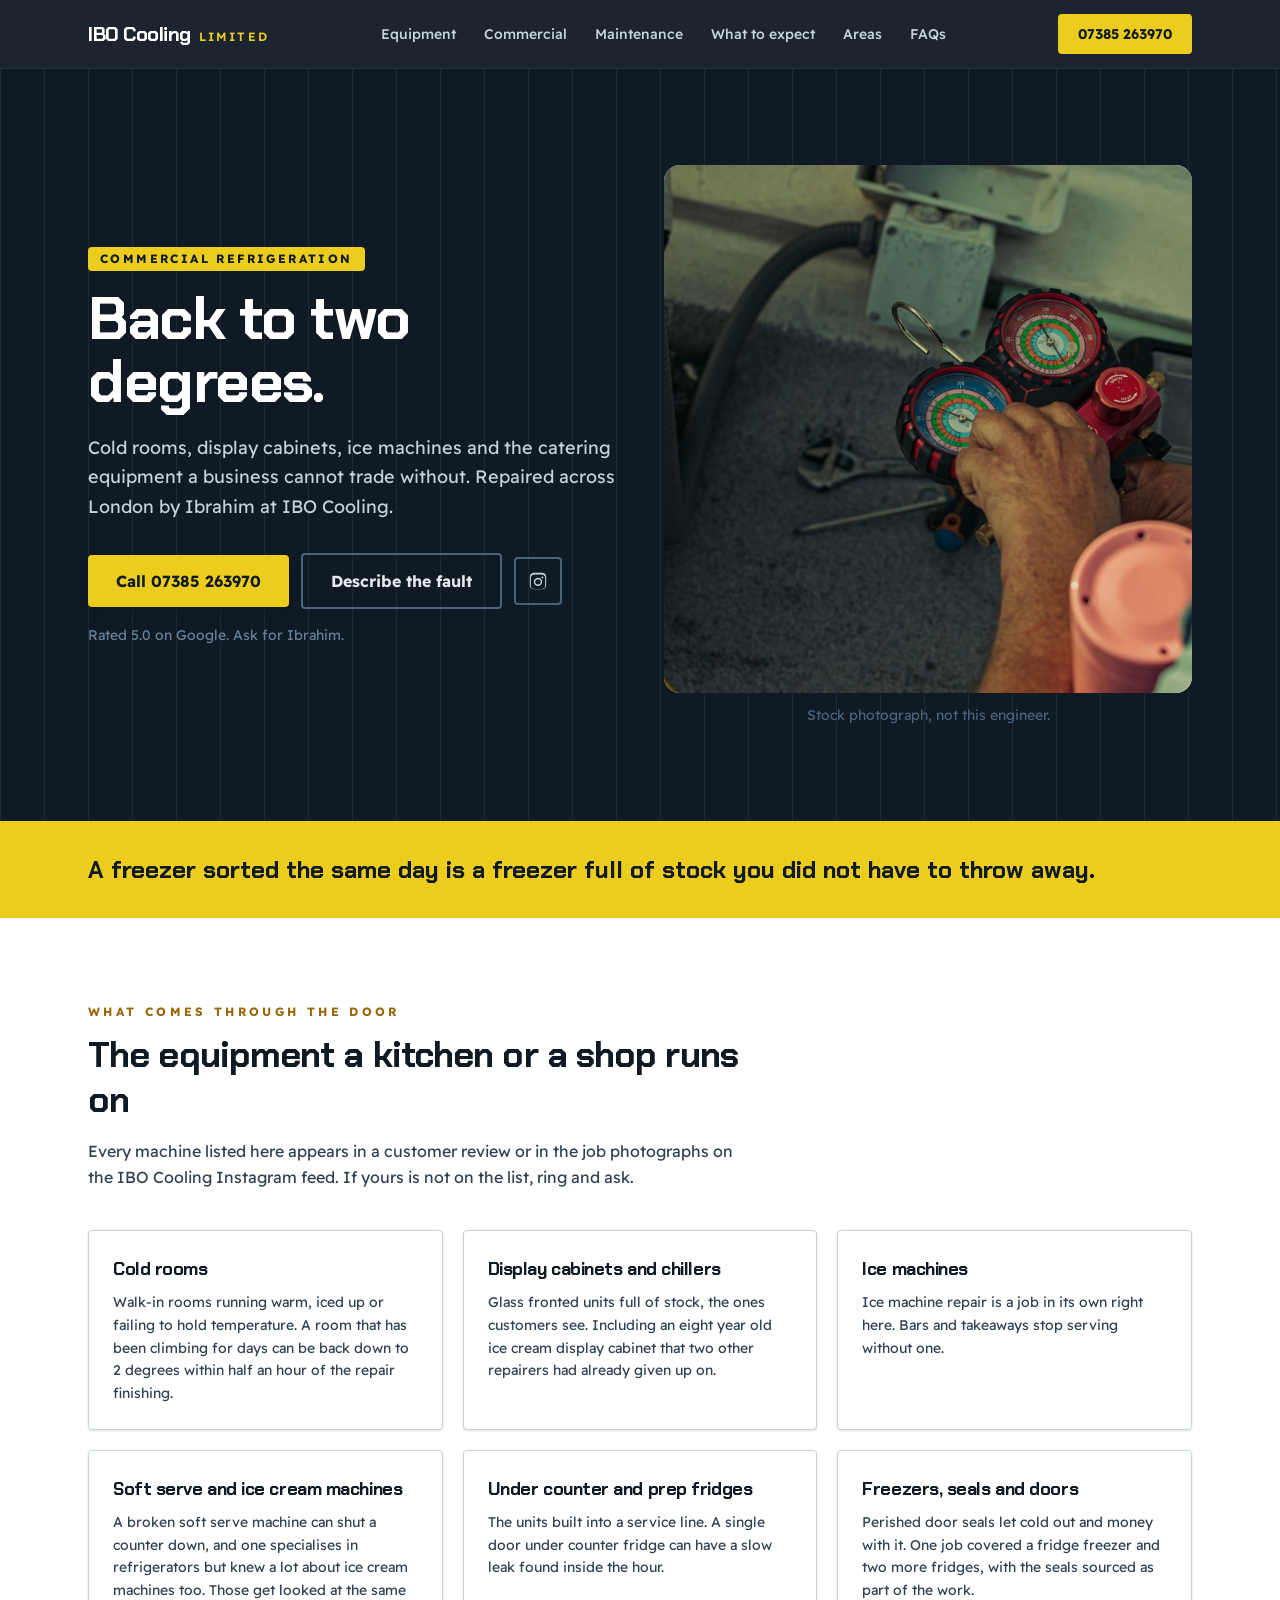
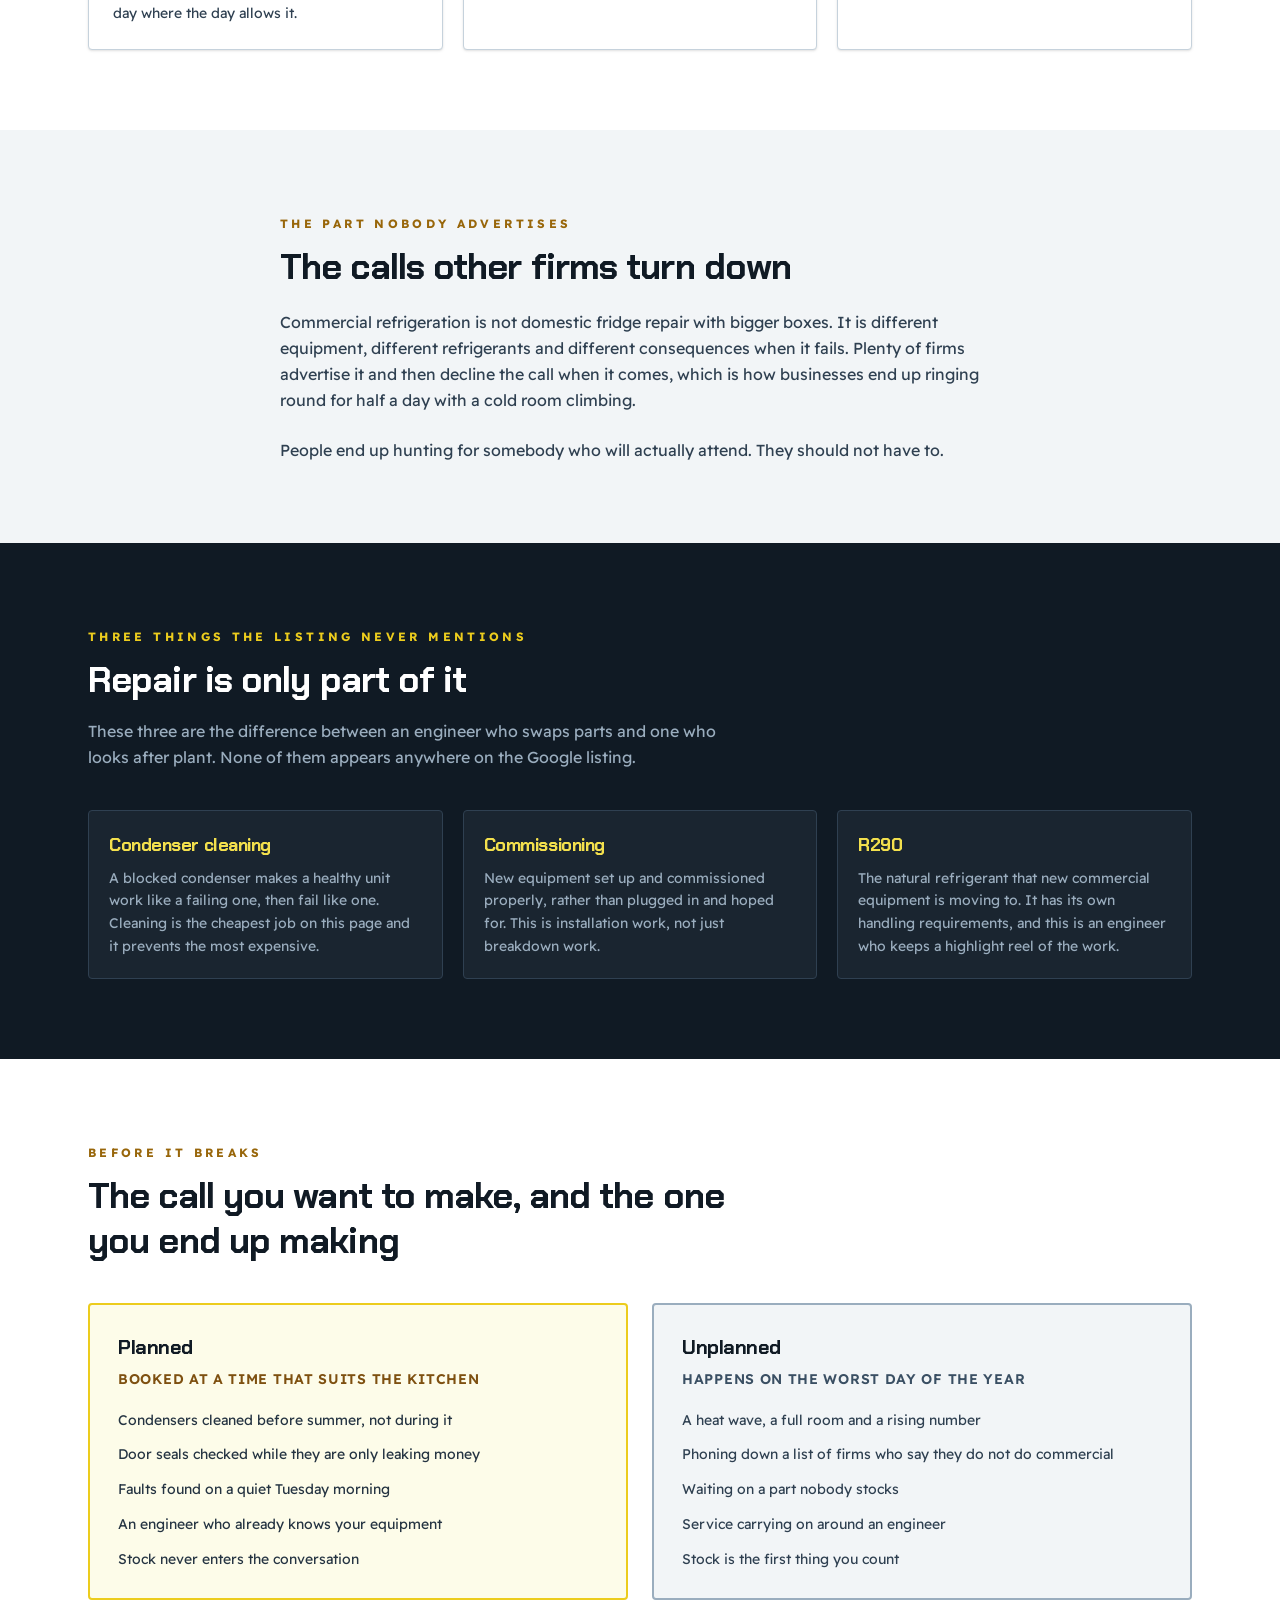
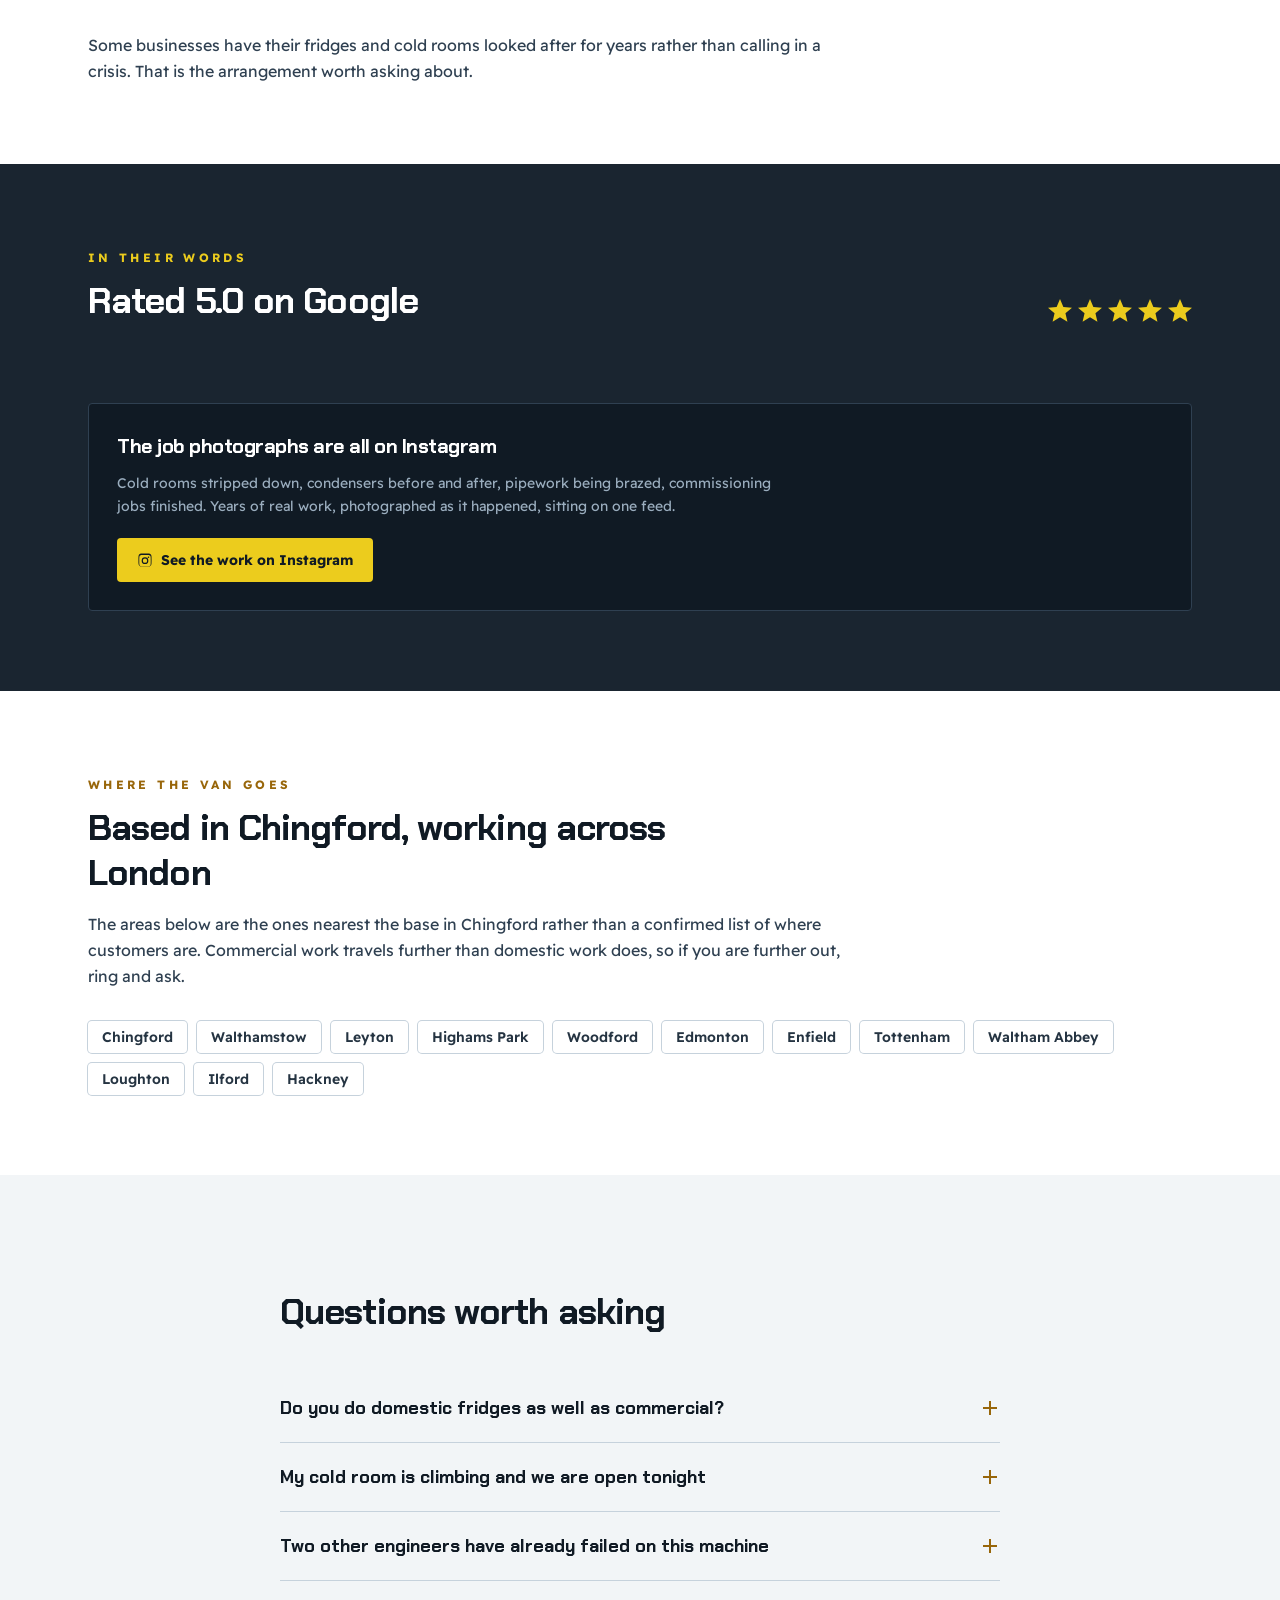
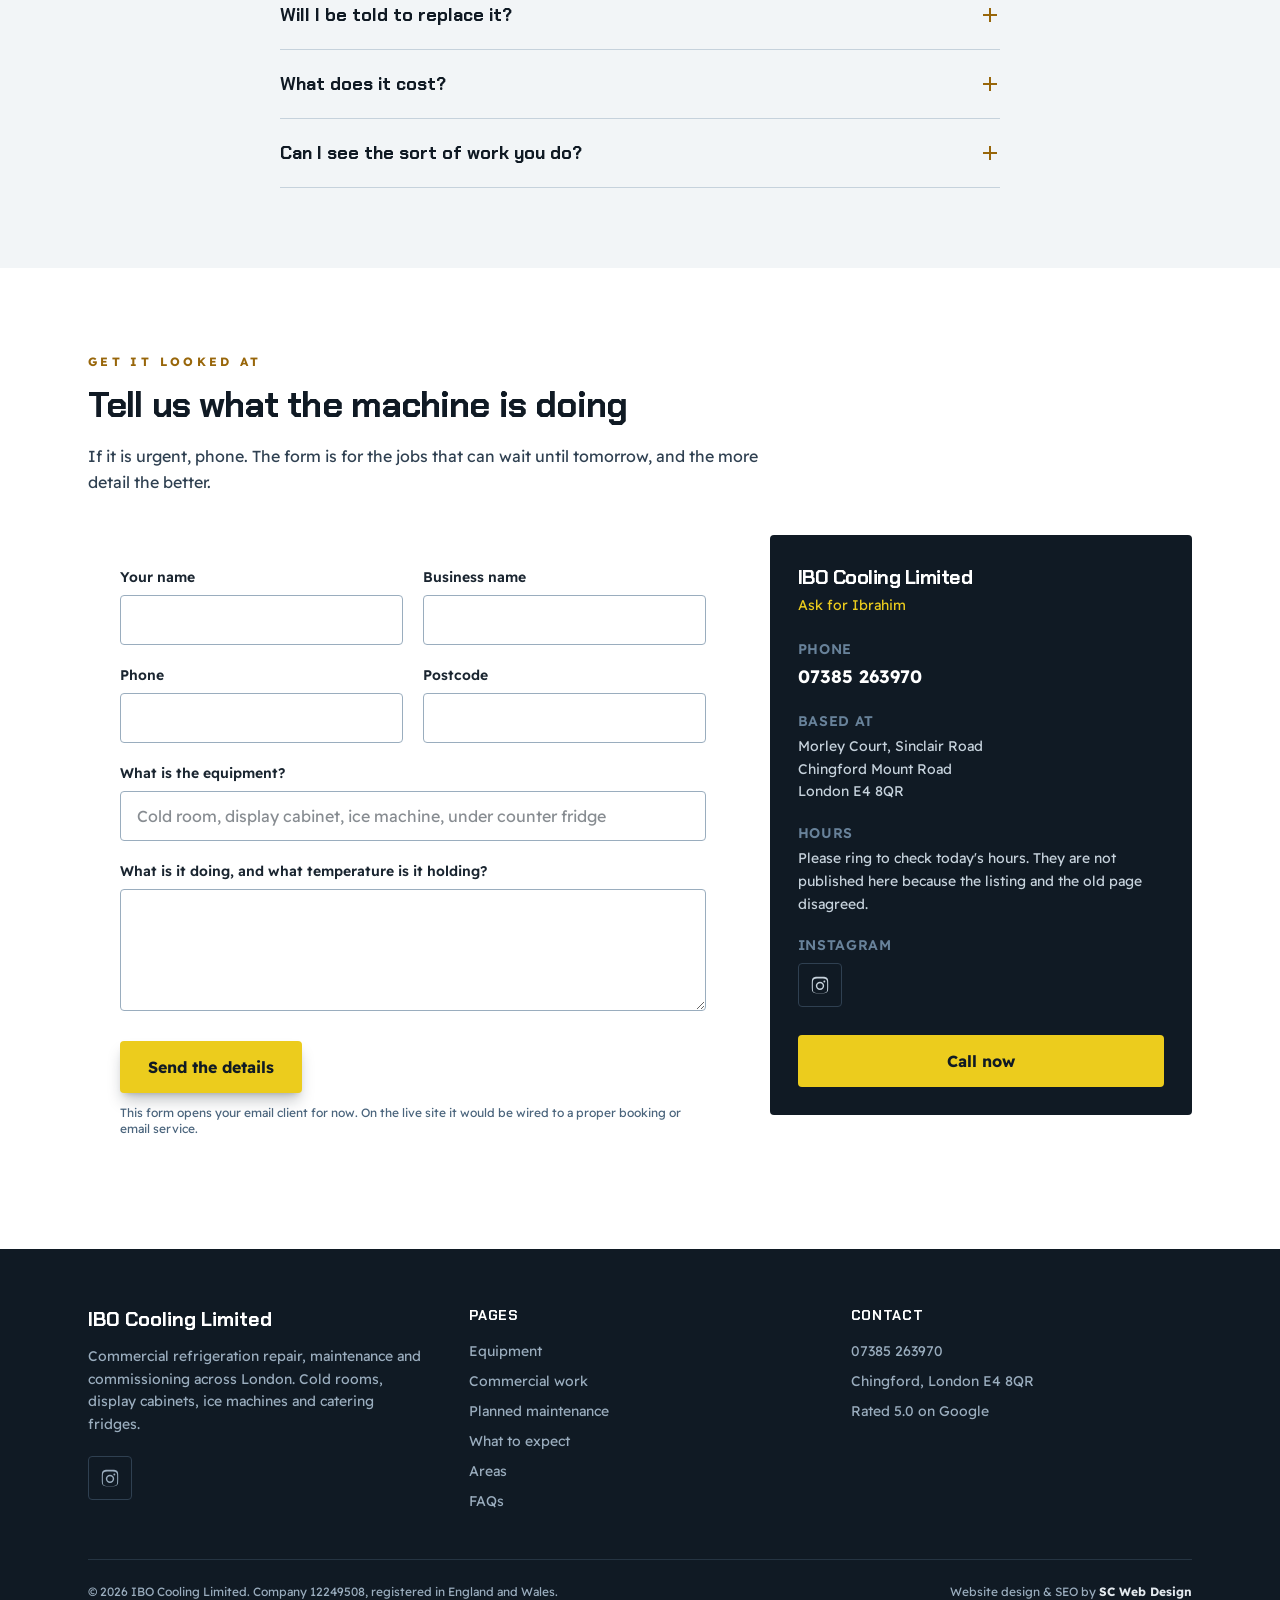
==== commit b3565b6d: "Pipeline V2 retrofit: photographs, own-voice copy, UK English - Both CSS drawings removed; one photo" ====
--- a/index.html
+++ b/index.html
@@ -8,7 +8,8 @@
 <meta name="description" content="Commercial refrigeration repair across London. Cold rooms, display cabinets, ice machines and catering fridges, repaired by an engineer rated 5.0 on Google. Call Ibrahim on 07385 263970.">
 <meta name="theme-color" content="#101a24">
 <link rel="canonical" href="https://ibocooling.com/">
-<meta property="og:type" content="website">
+<meta property="og:image" content="https://ibocooling.com/images/gauges.jpg">
+  <meta property="og:type" content="website">
 <meta property="og:title" content="IBO Cooling Limited | Commercial Refrigeration Repair, London">
 <meta property="og:description" content="Cold rooms, display cabinets, ice machines and catering fridges. Rated 5.0 on Google. Call Ibrahim on 07385 263970.">
 <meta property="og:locale" content="en_GB">
@@ -63,7 +64,7 @@
       <a href="#equipment" class="text-sm font-medium text-brand-200 transition hover:text-accent-300">Equipment</a>
       <a href="#commercial" class="text-sm font-medium text-brand-200 transition hover:text-accent-300">Commercial</a>
       <a href="#maintenance" class="text-sm font-medium text-brand-200 transition hover:text-accent-300">Maintenance</a>
-      <a href="#reviews" class="text-sm font-medium text-brand-200 transition hover:text-accent-300">Reviews</a>
+      <a href="#reviews" class="text-sm font-medium text-brand-200 transition hover:text-accent-300">What to expect</a>
       <a href="#areas" class="text-sm font-medium text-brand-200 transition hover:text-accent-300">Areas</a>
       <a href="#faq" class="text-sm font-medium text-brand-200 transition hover:text-accent-300">FAQs</a>
     </nav>
@@ -82,7 +83,7 @@
       <a href="#equipment" class="border-b border-brand-800 py-3 text-brand-100">Equipment</a>
       <a href="#commercial" class="border-b border-brand-800 py-3 text-brand-100">Commercial</a>
       <a href="#maintenance" class="border-b border-brand-800 py-3 text-brand-100">Maintenance</a>
-      <a href="#reviews" class="border-b border-brand-800 py-3 text-brand-100">Reviews</a>
+      <a href="#reviews" class="border-b border-brand-800 py-3 text-brand-100">What to expect</a>
       <a href="#areas" class="border-b border-brand-800 py-3 text-brand-100">Areas</a>
       <a href="#faq" class="border-b border-brand-800 py-3 text-brand-100">FAQs</a>
       <a href="tel:+447385263970" class="mt-3 rounded-sm bg-accent-400 px-5 py-3 text-center font-bold text-brand-950">Call 07385 263970</a>
@@ -102,10 +103,7 @@
         <h1 class="font-display text-4xl font-bold leading-[1.05] tracking-tight text-white sm:text-5xl lg:text-6xl">Back to two degrees.</h1>
         <p class="mt-5 max-w-xl text-lg leading-relaxed text-brand-200">Cold rooms, display cabinets, ice machines and the catering equipment a business cannot trade without. Repaired across London by Ibrahim at IBO Cooling.</p>
 
-        <blockquote class="mt-6 max-w-xl border-l-2 border-accent-400 pl-4 text-brand-300">
-          <p class="text-base italic leading-relaxed">"Ibrahim done a perfect job with our cold room, was running at high temperatures since our heat wave, he spent the day here, once he was done the temperatures of the cold room dropped back down to 2 degrees within the matter of half hour."</p>
-          <cite class="mt-2 block text-xs font-semibold not-italic uppercase tracking-wider text-brand-400">Google review</cite>
-        </blockquote>
+        
 
         <div class="mt-8 flex flex-wrap items-center gap-3">
           <a href="tel:+447385263970" class="btn-primary">Call 07385 263970</a>
@@ -117,23 +115,11 @@
         <p class="mt-4 text-sm text-brand-400">Rated 5.0 on Google. Ask for Ibrahim.</p>
       </div>
 
-      <div class="draw-wrap">
-        <div class="chiller" role="img" aria-label="Illustration of an upright glass door display chiller, its controller reading two degrees">
-          <span class="ch-case"></span>
-          <span class="ch-glass"></span>
-          <span class="ch-shelf ch-sh1"></span>
-          <span class="ch-shelf ch-sh2"></span>
-          <span class="ch-shelf ch-sh3"></span>
-          <span class="ch-bottle ch-b1"></span><span class="ch-bottle ch-b2"></span><span class="ch-bottle ch-b3"></span><span class="ch-bottle ch-b4"></span>
-          <span class="ch-bottle ch-b5"></span><span class="ch-bottle ch-b6"></span><span class="ch-bottle ch-b7"></span><span class="ch-bottle ch-b8"></span>
-          <span class="ch-bottle ch-b9"></span><span class="ch-bottle ch-b10"></span><span class="ch-bottle ch-b11"></span><span class="ch-bottle ch-b12"></span>
-          <span class="ch-panel"></span>
-          <span class="ch-readout">2.0 &deg;C</span>
-          <span class="ch-led"></span>
-          <span class="ch-handle"></span>
-          <span class="ch-foot ch-f1"></span>
-          <span class="ch-foot ch-f2"></span>
-        </div>
+      <div>
+          <figure class="photo-frame aspect-[1/1]">
+            <img src="images/gauges.jpg" width="1400" height="1370" alt="A refrigerant manifold gauge set, red and blue dials, held in an engineer&rsquo;s hands." decoding="async">
+          </figure>
+          <p class="mt-3 text-center text-sm text-brand-500">Stock photograph, not this engineer.</p>
       </div>
     </div>
   </section>
@@ -142,8 +128,7 @@
        are stock, and a customer said exactly that. -->
   <section class="bg-accent-400">
     <div class="mx-auto max-w-6xl px-4 py-8 sm:px-6">
-      <p class="font-display text-xl font-bold leading-snug text-brand-950 sm:text-2xl">"Sorted my freezer out in the same day and saved my stock."</p>
-      <p class="mt-2 text-sm font-semibold text-brand-800">A freezer going down in a kitchen is not an inconvenience. It is everything inside it.</p>
+      <p class="font-display text-xl font-bold leading-snug text-brand-950 sm:text-2xl">A freezer sorted the same day is a freezer full of stock you did not have to throw away.</p>
     </div>
   </section>
 
@@ -158,7 +143,7 @@
       <div class="mt-10 grid gap-5 sm:grid-cols-2 lg:grid-cols-3">
         <article class="card">
           <h3 class="font-display text-lg">Cold rooms</h3>
-          <p class="mt-2 text-sm leading-relaxed text-brand-700">Walk-in rooms running warm, iced up or failing to hold temperature. One customer's room came back down to 2 degrees within half an hour of the repair finishing.</p>
+          <p class="mt-2 text-sm leading-relaxed text-brand-700">Walk-in rooms running warm, iced up or failing to hold temperature. A room that has been climbing for days can be back down to 2 degrees within half an hour of the repair finishing.</p>
         </article>
         <article class="card">
           <h3 class="font-display text-lg">Display cabinets and chillers</h3>
@@ -166,15 +151,15 @@
         </article>
         <article class="card">
           <h3 class="font-display text-lg">Ice machines</h3>
-          <p class="mt-2 text-sm leading-relaxed text-brand-700">Ice machine repair is one of the subjects Google has picked out of the reviews on its own. Bars and takeaways stop serving without one.</p>
+          <p class="mt-2 text-sm leading-relaxed text-brand-700">Ice machine repair is a job in its own right here. Bars and takeaways stop serving without one.</p>
         </article>
         <article class="card">
           <h3 class="font-display text-lg">Soft serve and ice cream machines</h3>
-          <p class="mt-2 text-sm leading-relaxed text-brand-700">A customer with a broken soft serve machine wrote that he specialises in refrigerators but knew a lot about ice cream machines too. That customer had the machine looked at the same day.</p>
+          <p class="mt-2 text-sm leading-relaxed text-brand-700">A broken soft serve machine can shut a counter down, and one specialises in refrigerators but knew a lot about ice cream machines too. Those get looked at the same day where the day allows it.</p>
         </article>
         <article class="card">
           <h3 class="font-display text-lg">Under counter and prep fridges</h3>
-          <p class="mt-2 text-sm leading-relaxed text-brand-700">The units built into a service line. Reviews name a single door Williams fridge diagnosed with a slow leak inside the hour.</p>
+          <p class="mt-2 text-sm leading-relaxed text-brand-700">The units built into a service line. A single door under counter fridge can have a slow leak found inside the hour.</p>
         </article>
         <article class="card">
           <h3 class="font-display text-lg">Freezers, seals and doors</h3>
@@ -187,39 +172,17 @@
   <!-- THE COMMERCIAL SECTION. Two separate customers wrote that they could not
        find anyone else to do this work. That is the whole pitch. -->
   <section id="commercial" class="bg-brand-50">
-    <div class="mx-auto grid max-w-6xl items-center gap-12 px-4 py-16 sm:px-6 lg:grid-cols-2 lg:py-20">
+    <div class="mx-auto max-w-3xl px-4 py-16 sm:px-6 lg:py-20">
       <div>
         <span class="section-eyebrow">The part nobody advertises</span>
-        <h2 class="text-3xl leading-tight sm:text-4xl">Two customers wrote that nobody else would take the job</h2>
-        <p class="mt-5 text-base leading-relaxed text-brand-700">Commercial refrigeration is not domestic fridge repair with bigger boxes. It is different equipment, different refrigerants and different consequences when it fails. Plenty of firms advertise it and then decline the call.</p>
-
-        <blockquote class="mt-6 border-l-2 border-accent-500 pl-4">
-          <p class="text-base italic leading-relaxed text-brand-800">"After calling several advertised commercial companies, all stated they don't do commercial units. I came across IBO Cooling Ltd. They attended the site the same day and got all working within a few hours."</p>
-          <cite class="mt-2 block text-xs font-semibold not-italic uppercase tracking-wider text-brand-500">Google review, restaurant</cite>
-        </blockquote>
-
-        <blockquote class="mt-5 border-l-2 border-accent-500 pl-4">
-          <p class="text-base italic leading-relaxed text-brand-800">"Found Ibraheem by chance, had various commercial fridge/freezer issues and after almost giving up calling around everywhere, Ibraheem was recommended to me and he's been my go to guy for everything from servicing all my large equipment to..."</p>
-          <cite class="mt-2 block text-xs font-semibold not-italic uppercase tracking-wider text-brand-500">Google review</cite>
-        </blockquote>
-
-        <p class="mt-6 text-base leading-relaxed text-brand-700">Both of those people had to hunt. Neither of them should have had to.</p>
-      </div>
-
-      <div class="draw-wrap">
-        <div class="cond" role="img" aria-label="Illustration of a wall mounted condensing unit with a fan, cooling fins and insulated pipework">
-          <span class="cd-wall"></span>
-          <span class="cd-brkt cd-br1"></span>
-          <span class="cd-brkt cd-br2"></span>
-          <span class="cd-case"></span>
-          <span class="cd-fin cd-fn1"></span><span class="cd-fin cd-fn2"></span><span class="cd-fin cd-fn3"></span><span class="cd-fin cd-fn4"></span><span class="cd-fin cd-fn5"></span>
-          <span class="cd-ring"></span>
-          <span class="cd-grille"></span>
-          <span class="cd-blade cd-bl1"></span><span class="cd-blade cd-bl2"></span><span class="cd-blade cd-bl3"></span><span class="cd-blade cd-bl4"></span><span class="cd-blade cd-bl5"></span>
-          <span class="cd-hub"></span>
-          <span class="cd-pipe"></span>
-          <span class="cd-lag"></span>
-        </div>
+        <h2 class="text-3xl leading-tight sm:text-4xl">The calls other firms turn down</h2>
+        <p class="mt-5 text-base leading-relaxed text-brand-700">Commercial refrigeration is not domestic fridge repair with bigger boxes. It is different equipment, different refrigerants and different consequences when it fails. Plenty of firms advertise it and then decline the call when it comes, which is how businesses end up ringing round for half a day with a cold room climbing.</p>
+
+        
+
+        
+
+        <p class="mt-6 text-base leading-relaxed text-brand-700">People end up hunting for somebody who will actually attend. They should not have to.</p>
       </div>
     </div>
   </section>
@@ -230,7 +193,7 @@
     <div class="mx-auto max-w-6xl px-4 py-16 sm:px-6 lg:py-20">
       <span class="mb-3 inline-block text-xs font-bold uppercase tracking-[0.28em] text-accent-400">Three things the listing never mentions</span>
       <h2 class="max-w-2xl text-3xl leading-tight text-white sm:text-4xl">Repair is only part of it</h2>
-      <p class="mt-4 max-w-2xl text-base leading-relaxed text-brand-300">These are the three subjects IBO Cooling keeps as saved highlights on Instagram. They are the difference between an engineer who swaps parts and one who looks after plant.</p>
+      <p class="mt-4 max-w-2xl text-base leading-relaxed text-brand-300">These three are the difference between an engineer who swaps parts and one who looks after plant. None of them appears anywhere on the Google listing.</p>
 
       <div class="mt-10 grid gap-5 sm:grid-cols-3">
         <div class="spec">
@@ -281,11 +244,8 @@
         </div>
       </div>
 
-      <p class="mt-8 max-w-3xl text-base leading-relaxed text-brand-700">One customer has been having their fridges and cold rooms looked after for years rather than calling in a crisis. That is the arrangement worth asking about.</p>
-      <blockquote class="mt-5 max-w-3xl border-l-2 border-accent-500 pl-4">
-        <p class="text-base italic leading-relaxed text-brand-800">"Always fixed and finds the problems of our fridges and cold rooms at our family restaurant. We have been working with IBO Cooling for over 2 years now and are very happy."</p>
-        <cite class="mt-2 block text-xs font-semibold not-italic uppercase tracking-wider text-brand-500">Google review, family restaurant</cite>
-      </blockquote>
+      <p class="mt-8 max-w-3xl text-base leading-relaxed text-brand-700">Some businesses have their fridges and cold rooms looked after for years rather than calling in a crisis. That is the arrangement worth asking about.</p>
+      
     </div>
   </section>
 
@@ -307,18 +267,9 @@
       </div>
 
       <div class="mt-10 grid gap-5 md:grid-cols-3">
-        <blockquote class="rounded-sm border border-brand-700 bg-brand-950 p-6">
-          <p class="text-sm italic leading-relaxed text-brand-200">"Sorted my 8 year old ice cream display cabinet which became inoperable in the hands of two repairmen during the covid period, started to work again in its old performance."</p>
-          <cite class="mt-4 block text-xs font-semibold not-italic uppercase tracking-wider text-accent-400">Kadime S.</cite>
-        </blockquote>
-        <blockquote class="rounded-sm border border-brand-700 bg-brand-950 p-6">
-          <p class="text-sm italic leading-relaxed text-brand-200">"He diagnosed a slow leak on our single door Williams fridge within the hour and gave us a few options for repair / replacement depending on budget. 10/10 work, communication and most importantly he is honest and won't rip you off."</p>
-          <cite class="mt-4 block text-xs font-semibold not-italic uppercase tracking-wider text-accent-400">Ozy G.</cite>
-        </blockquote>
-        <blockquote class="rounded-sm border border-brand-700 bg-brand-950 p-6">
-          <p class="text-sm italic leading-relaxed text-brand-200">"I'm normally very careful when recommending tradesmen but Ibo is one reliable person and I would recommend with ease."</p>
-          <cite class="mt-4 block text-xs font-semibold not-italic uppercase tracking-wider text-accent-400">Ed K.</cite>
-        </blockquote>
+        
+        
+        
       </div>
 
       <div class="mt-10 rounded-sm border border-brand-700 bg-brand-950 p-7">
@@ -378,7 +329,7 @@
             <svg class="faq-icon h-5 w-5 shrink-0 text-accent-700 transition-transform" viewBox="0 0 20 20" fill="currentColor" aria-hidden="true"><path d="M9 3h2v14H9z"/><path d="M3 9h14v2H3z"/></svg>
           </button>
           <div class="hidden pb-5">
-            <p class="text-base leading-relaxed text-brand-700">Phone rather than email. Several customers describe same day attendance, including one who had already been turned down by other firms. Nothing on this page is a guarantee of a same day slot, so the honest answer is to call and ask what today looks like.</p>
+            <p class="text-base leading-relaxed text-brand-700">Phone rather than email. Same day attendance happens regularly, including for businesses already turned down by other firms. Nothing on this page is a guarantee of a same day slot, so the honest answer is to call and ask what today looks like.</p>
           </div>
         </div>
 
@@ -388,7 +339,7 @@
             <svg class="faq-icon h-5 w-5 shrink-0 text-accent-700 transition-transform" viewBox="0 0 20 20" fill="currentColor" aria-hidden="true"><path d="M9 3h2v14H9z"/><path d="M3 9h14v2H3z"/></svg>
           </button>
           <div class="hidden pb-5">
-            <p class="text-base leading-relaxed text-brand-700">That has happened before. An eight year old ice cream display cabinet that had defeated two repairers was brought back to its old performance, and it is one of the reviews on this page. Say so when you ring, because it changes what gets checked first.</p>
+            <p class="text-base leading-relaxed text-brand-700">That has happened before. An eight year old ice cream display cabinet that had defeated two repairers was brought back to its old performance, and it is a common enough fault to be worth mentioning. Say so when you ring, because it changes what gets checked first.</p>
           </div>
         </div>
 
@@ -398,7 +349,7 @@
             <svg class="faq-icon h-5 w-5 shrink-0 text-accent-700 transition-transform" viewBox="0 0 20 20" fill="currentColor" aria-hidden="true"><path d="M9 3h2v14H9z"/><path d="M3 9h14v2H3z"/></svg>
           </button>
           <div class="hidden pb-5">
-            <p class="text-base leading-relaxed text-brand-700">One customer described being given a few options for repair or replacement depending on budget, and called the advice honest. Another mentions advice given after the job was finished rather than just an invoice.</p>
+            <p class="text-base leading-relaxed text-brand-700">You get a few options for repair or replacement depending on budget, and an honest view of which is worth doing. Another mentions advice given after the job was finished rather than just an invoice.</p>
           </div>
         </div>
 
@@ -408,7 +359,7 @@
             <svg class="faq-icon h-5 w-5 shrink-0 text-accent-700 transition-transform" viewBox="0 0 20 20" fill="currentColor" aria-hidden="true"><path d="M9 3h2v14H9z"/><path d="M3 9h14v2H3z"/></svg>
           </button>
           <div class="hidden pb-5">
-            <p class="text-base leading-relaxed text-brand-700">There are no prices on this page, because a cold room, a soft serve machine and a door seal are not the same job. Fair pricing is the single most common subject in the reviews, and one customer noted parts being sourced at a reasonable price rather than marked up.</p>
+            <p class="text-base leading-relaxed text-brand-700">There are no prices on this page, because a cold room, a soft serve machine and a door seal are not the same job. Fair pricing is what this business is known for, and parts get sourced at a reasonable price rather than marked up.</p>
           </div>
         </div>
 
@@ -418,7 +369,7 @@
             <svg class="faq-icon h-5 w-5 shrink-0 text-accent-700 transition-transform" viewBox="0 0 20 20" fill="currentColor" aria-hidden="true"><path d="M9 3h2v14H9z"/><path d="M3 9h14v2H3z"/></svg>
           </button>
           <div class="hidden pb-5">
-            <p class="text-base leading-relaxed text-brand-700">Yes, on the Instagram feed linked from this page. One customer wrote that he checked past jobs there before making contact, which is exactly what it is for.</p>
+            <p class="text-base leading-relaxed text-brand-700">Yes, on the Instagram feed linked from this page. People check past jobs there before making contact, which is exactly what it is for.</p>
           </div>
         </div>
       </div>
@@ -516,7 +467,7 @@
           <li><a href="#equipment" class="transition hover:text-accent-300">Equipment</a></li>
           <li><a href="#commercial" class="transition hover:text-accent-300">Commercial work</a></li>
           <li><a href="#maintenance" class="transition hover:text-accent-300">Planned maintenance</a></li>
-          <li><a href="#reviews" class="transition hover:text-accent-300">Reviews</a></li>
+          <li><a href="#reviews" class="transition hover:text-accent-300">What to expect</a></li>
           <li><a href="#areas" class="transition hover:text-accent-300">Areas</a></li>
           <li><a href="#faq" class="transition hover:text-accent-300">FAQs</a></li>
         </ul>
--- a/css/style.css
+++ b/css/style.css
@@ -1,2 +1,2 @@
 /*! tailwindcss v4.3.3 | MIT License | https://tailwindcss.com */
-@layer properties{@supports (((-webkit-hyphens:none)) and (not (margin-trim:inline))) or ((-moz-orient:inline) and (not (color:rgb(from red r g b)))){*,:before,:after,::backdrop{--tw-translate-x:0;--tw-translate-y:0;--tw-translate-z:0;--tw-space-y-reverse:0;--tw-border-style:solid;--tw-leading:initial;--tw-font-weight:initial;--tw-tracking:initial;--tw-shadow:0 0 #0000;--tw-shadow-color:initial;--tw-shadow-alpha:100%;--tw-inset-shadow:0 0 #0000;--tw-inset-shadow-color:initial;--tw-inset-shadow-alpha:100%;--tw-ring-color:initial;--tw-ring-shadow:0 0 #0000;--tw-inset-ring-color:initial;--tw-inset-ring-shadow:0 0 #0000;--tw-ring-inset:initial;--tw-ring-offset-width:0px;--tw-ring-offset-color:#fff;--tw-ring-offset-shadow:0 0 #0000;--tw-backdrop-blur:initial;--tw-backdrop-brightness:initial;--tw-backdrop-contrast:initial;--tw-backdrop-grayscale:initial;--tw-backdrop-hue-rotate:initial;--tw-backdrop-invert:initial;--tw-backdrop-opacity:initial;--tw-backdrop-saturate:initial;--tw-backdrop-sepia:initial;--tw-duration:initial}}}@layer theme{:root,:host{--font-sans:-apple-system, BlinkMacSystemFont, "Segoe UI", Roboto, "Helvetica Neue", "Noto Sans", Arial, sans-serif, "Apple Color Emoji", "Segoe UI Emoji", "Segoe UI Symbol", "Noto Color Emoji";--font-mono:ui-monospace, SFMono-Regular, Menlo, Monaco, Consolas, "Liberation Mono", "Courier New", monospace;--color-white:#fff;--spacing:.25rem;--container-xl:36rem;--container-2xl:42rem;--container-3xl:48rem;--container-6xl:72rem;--text-xs:.75rem;--text-xs--line-height:calc(1 / .75);--text-sm:.875rem;--text-sm--line-height:calc(1.25 / .875);--text-base:1rem;--text-base--line-height:calc(1.5 / 1);--text-lg:1.125rem;--text-lg--line-height:calc(1.75 / 1.125);--text-xl:1.25rem;--text-xl--line-height:calc(1.75 / 1.25);--text-2xl:1.5rem;--text-2xl--line-height:calc(2 / 1.5);--text-3xl:1.875rem;--text-3xl--line-height:calc(2.25 / 1.875);--text-4xl:2.25rem;--text-4xl--line-height:calc(2.5 / 2.25);--text-5xl:3rem;--text-5xl--line-height:1;--text-6xl:3.75rem;--text-6xl--line-height:1;--font-weight-medium:500;--font-weight-semibold:600;--font-weight-bold:700;--tracking-tight:-.025em;--tracking-wider:.05em;--leading-tight:1.25;--leading-snug:1.375;--leading-relaxed:1.625;--radius-sm:.25rem;--radius-md:.375rem;--radius-2xl:1rem;--default-transition-duration:.15s;--default-transition-timing-function:cubic-bezier(.4, 0, .2, 1);--default-font-family:var(--font-sans);--default-mono-font-family:var(--font-mono);--font-display:"Chakra Petch", ui-sans-serif, system-ui, sans-serif;--font-body:"Readex Pro", ui-sans-serif, system-ui, sans-serif;--color-brand-50:#f2f5f7;--color-brand-100:#e3e9ee;--color-brand-200:#c6d2dc;--color-brand-300:#9aadbe;--color-brand-400:#68829a;--color-brand-500:#4a647c;--color-brand-600:#3a4f63;--color-brand-700:#2f4051;--color-brand-800:#253442;--color-brand-900:#1a2530;--color-brand-950:#101a24;--color-accent-50:#fdfce9;--color-accent-200:#f8ef8e;--color-accent-300:#f3e04d;--color-accent-400:#eccc1d;--color-accent-500:#dcb50c;--color-accent-700:#98660a;--color-accent-800:#7e5010}}@layer base{*,:after,:before,::backdrop{box-sizing:border-box;border:0 solid;margin:0;padding:0}::file-selector-button{box-sizing:border-box;border:0 solid;margin:0;padding:0}html,:host{-webkit-text-size-adjust:100%;tab-size:4;line-height:1.5;font-family:var(--default-font-family,-apple-system, BlinkMacSystemFont, "Segoe UI", Roboto, "Helvetica Neue", "Noto Sans", Arial, sans-serif, "Apple Color Emoji", "Segoe UI Emoji", "Segoe UI Symbol", "Noto Color Emoji");font-feature-settings:var(--default-font-feature-settings,normal);font-variation-settings:var(--default-font-variation-settings,normal);-webkit-tap-highlight-color:transparent}hr{height:0;color:inherit;border-top-width:1px}abbr:where([title]){-webkit-text-decoration:underline dotted;text-decoration:underline dotted}h1,h2,h3,h4,h5,h6{font-size:inherit;font-weight:inherit}a{color:inherit;-webkit-text-decoration:inherit;-webkit-text-decoration:inherit;-webkit-text-decoration:inherit;text-decoration:inherit}b,strong{font-weight:bolder}code,kbd,samp,pre{font-family:var(--default-mono-font-family,ui-monospace, SFMono-Regular, Menlo, Monaco, Consolas, "Liberation Mono", "Courier New", monospace);font-feature-settings:var(--default-mono-font-feature-settings,normal);font-variation-settings:var(--default-mono-font-variation-settings,normal);font-size:1em}small{font-size:80%}sub,sup{vertical-align:baseline;font-size:75%;line-height:0;position:relative}sub{bottom:-.25em}sup{top:-.5em}table{text-indent:0;border-color:inherit;border-collapse:collapse}:-moz-focusring:where(:not(iframe)){outline:auto}progress{vertical-align:baseline}summary{display:list-item}ol,ul,menu{list-style:none}img,svg,video,canvas,audio,iframe,embed,object{vertical-align:middle;display:block}img,video{max-width:100%;height:auto}button,input,select,optgroup,textarea{font:inherit;font-feature-settings:inherit;font-variation-settings:inherit;letter-spacing:inherit;color:inherit;opacity:1;background-color:#0000;border-radius:0}::file-selector-button{font:inherit;font-feature-settings:inherit;font-variation-settings:inherit;letter-spacing:inherit;color:inherit;opacity:1;background-color:#0000;border-radius:0}:where(select:is([multiple],[size])) optgroup{font-weight:bolder}:where(select:is([multiple],[size])) optgroup option{padding-inline-start:20px}::file-selector-button{margin-inline-end:4px}::placeholder{opacity:1}@supports (not ((-webkit-appearance:-apple-pay-button))) or (contain-intrinsic-size:1px){::placeholder{color:currentColor}@supports (color:color-mix(in lab, red, red)){::placeholder{color:color-mix(in oklab, currentcolor 50%, transparent)}}}textarea{resize:vertical}::-webkit-search-decoration{-webkit-appearance:none}::-webkit-date-and-time-value{min-height:1lh;text-align:inherit}::-webkit-datetime-edit{display:inline-flex}::-webkit-datetime-edit-fields-wrapper{padding:0}::-webkit-datetime-edit{padding-block:0}::-webkit-datetime-edit-year-field{padding-block:0}::-webkit-datetime-edit-month-field{padding-block:0}::-webkit-datetime-edit-day-field{padding-block:0}::-webkit-datetime-edit-hour-field{padding-block:0}::-webkit-datetime-edit-minute-field{padding-block:0}::-webkit-datetime-edit-second-field{padding-block:0}::-webkit-datetime-edit-millisecond-field{padding-block:0}::-webkit-datetime-edit-meridiem-field{padding-block:0}::-webkit-calendar-picker-indicator{line-height:1}:-moz-ui-invalid{box-shadow:none}button,input:where([type=button],[type=reset],[type=submit]){appearance:button}::file-selector-button{appearance:button}::-webkit-inner-spin-button{height:auto}::-webkit-outer-spin-button{height:auto}[hidden]:where(:not([hidden=until-found])){display:none!important}html{scroll-behavior:smooth}body{font-family:var(--font-body);background-color:var(--color-brand-50);color:var(--color-brand-950);-webkit-font-smoothing:antialiased;-moz-osx-font-smoothing:grayscale}h1,h2,h3,h4{font-family:var(--font-display);--tw-font-weight:var(--font-weight-bold);font-weight:var(--font-weight-bold);--tw-tracking:var(--tracking-tight);letter-spacing:var(--tracking-tight)}}@layer components{.btn-primary{justify-content:center;align-items:center;gap:calc(var(--spacing) * 2);border-radius:var(--radius-sm);background-color:var(--color-accent-400);padding-inline:calc(var(--spacing) * 7);padding-block:calc(var(--spacing) * 3.5);font-size:var(--text-base);line-height:var(--tw-leading,var(--text-base--line-height));--tw-font-weight:var(--font-weight-bold);font-weight:var(--font-weight-bold);color:var(--color-brand-950);--tw-shadow:0 10px 15px -3px var(--tw-shadow-color,#0000001a), 0 4px 6px -4px var(--tw-shadow-color,#0000001a);box-shadow:var(--tw-inset-shadow), var(--tw-inset-ring-shadow), var(--tw-ring-offset-shadow), var(--tw-ring-shadow), var(--tw-shadow);--tw-shadow-color:#101a2440;display:inline-flex}@supports (color:color-mix(in lab, red, red)){.btn-primary{--tw-shadow-color:color-mix(in oklab, color-mix(in oklab, var(--color-brand-950) 25%, transparent) var(--tw-shadow-alpha), transparent)}}.btn-primary{transition-property:color,background-color,border-color,outline-color,text-decoration-color,fill,stroke,--tw-gradient-from,--tw-gradient-via,--tw-gradient-to,opacity,box-shadow,transform,translate,scale,rotate,filter,-webkit-backdrop-filter,backdrop-filter,display,content-visibility,overlay,pointer-events;transition-timing-function:var(--tw-ease,var(--default-transition-timing-function));transition-duration:var(--tw-duration,var(--default-transition-duration))}@media (hover:hover){.btn-primary:hover{background-color:var(--color-accent-300)}}.btn-primary:focus{--tw-outline-style:none;outline-style:none}.btn-primary:focus-visible{--tw-ring-shadow:var(--tw-ring-inset,) 0 0 0 calc(4px + var(--tw-ring-offset-width)) var(--tw-ring-color,currentcolor);box-shadow:var(--tw-inset-shadow), var(--tw-inset-ring-shadow), var(--tw-ring-offset-shadow), var(--tw-ring-shadow), var(--tw-shadow);--tw-ring-color:var(--color-accent-200)}.btn-secondary{justify-content:center;align-items:center;gap:calc(var(--spacing) * 2);border-radius:var(--radius-sm);border-style:var(--tw-border-style);border-width:2px;border-color:var(--color-brand-300);background-color:var(--color-white);padding-inline:calc(var(--spacing) * 7);padding-block:calc(var(--spacing) * 3.5);font-size:var(--text-base);line-height:var(--tw-leading,var(--text-base--line-height));--tw-font-weight:var(--font-weight-bold);font-weight:var(--font-weight-bold);color:var(--color-brand-900);transition-property:color,background-color,border-color,outline-color,text-decoration-color,fill,stroke,--tw-gradient-from,--tw-gradient-via,--tw-gradient-to,opacity,box-shadow,transform,translate,scale,rotate,filter,-webkit-backdrop-filter,backdrop-filter,display,content-visibility,overlay,pointer-events;transition-timing-function:var(--tw-ease,var(--default-transition-timing-function));transition-duration:var(--tw-duration,var(--default-transition-duration));display:inline-flex}@media (hover:hover){.btn-secondary:hover{border-color:var(--color-brand-500);background-color:var(--color-brand-50)}}.btn-secondary:focus{--tw-outline-style:none;outline-style:none}.btn-secondary:focus-visible{--tw-ring-shadow:var(--tw-ring-inset,) 0 0 0 calc(4px + var(--tw-ring-offset-width)) var(--tw-ring-color,currentcolor);box-shadow:var(--tw-inset-shadow), var(--tw-inset-ring-shadow), var(--tw-ring-offset-shadow), var(--tw-ring-shadow), var(--tw-shadow);--tw-ring-color:var(--color-brand-100)}.btn-ghost{justify-content:center;align-items:center;gap:calc(var(--spacing) * 2);border-radius:var(--radius-sm);border-style:var(--tw-border-style);border-width:2px;border-color:var(--color-brand-500);padding-inline:calc(var(--spacing) * 7);padding-block:calc(var(--spacing) * 3.5);font-size:var(--text-base);line-height:var(--tw-leading,var(--text-base--line-height));--tw-font-weight:var(--font-weight-bold);font-weight:var(--font-weight-bold);color:var(--color-brand-100);transition-property:color,background-color,border-color,outline-color,text-decoration-color,fill,stroke,--tw-gradient-from,--tw-gradient-via,--tw-gradient-to,opacity,box-shadow,transform,translate,scale,rotate,filter,-webkit-backdrop-filter,backdrop-filter,display,content-visibility,overlay,pointer-events;transition-timing-function:var(--tw-ease,var(--default-transition-timing-function));transition-duration:var(--tw-duration,var(--default-transition-duration));background-color:#0000;display:inline-flex}@media (hover:hover){.btn-ghost:hover{border-color:var(--color-accent-400);color:var(--color-accent-300)}}.btn-ghost:focus{--tw-outline-style:none;outline-style:none}.btn-ghost:focus-visible{--tw-ring-shadow:var(--tw-ring-inset,) 0 0 0 calc(4px + var(--tw-ring-offset-width)) var(--tw-ring-color,currentcolor);box-shadow:var(--tw-inset-shadow), var(--tw-inset-ring-shadow), var(--tw-ring-offset-shadow), var(--tw-ring-shadow), var(--tw-shadow);--tw-ring-color:var(--color-brand-700)}.section-eyebrow{margin-bottom:calc(var(--spacing) * 3);font-size:var(--text-xs);line-height:var(--tw-leading,var(--text-xs--line-height));--tw-font-weight:var(--font-weight-bold);font-weight:var(--font-weight-bold);--tw-tracking:.28em;letter-spacing:.28em;color:var(--color-accent-700);text-transform:uppercase;display:inline-block}.card{border-radius:var(--radius-sm);border-style:var(--tw-border-style);border-width:1px;border-color:var(--color-brand-200);background-color:var(--color-white);padding:calc(var(--spacing) * 6);--tw-shadow:0 1px 3px 0 var(--tw-shadow-color,#0000001a), 0 1px 2px -1px var(--tw-shadow-color,#0000001a);box-shadow:var(--tw-inset-shadow), var(--tw-inset-ring-shadow), var(--tw-ring-offset-shadow), var(--tw-ring-shadow), var(--tw-shadow);transition-property:color,background-color,border-color,outline-color,text-decoration-color,fill,stroke,--tw-gradient-from,--tw-gradient-via,--tw-gradient-to,opacity,box-shadow,transform,translate,scale,rotate,filter,-webkit-backdrop-filter,backdrop-filter,display,content-visibility,overlay,pointer-events;transition-timing-function:var(--tw-ease,var(--default-transition-timing-function));transition-duration:var(--tw-duration,var(--default-transition-duration))}@media (hover:hover){.card:hover{--tw-translate-y:calc(var(--spacing) * -.5);translate:var(--tw-translate-x) var(--tw-translate-y);--tw-shadow:0 4px 6px -1px var(--tw-shadow-color,#0000001a), 0 2px 4px -2px var(--tw-shadow-color,#0000001a);box-shadow:var(--tw-inset-shadow), var(--tw-inset-ring-shadow), var(--tw-ring-offset-shadow), var(--tw-ring-shadow), var(--tw-shadow)}}.chip{border-radius:var(--radius-sm);background-color:var(--color-white);padding-inline:calc(var(--spacing) * 3.5);padding-block:calc(var(--spacing) * 1.5);font-size:var(--text-sm);line-height:var(--tw-leading,var(--text-sm--line-height));--tw-font-weight:var(--font-weight-semibold);font-weight:var(--font-weight-semibold);color:var(--color-brand-800);--tw-ring-shadow:var(--tw-ring-inset,) 0 0 0 calc(1px + var(--tw-ring-offset-width)) var(--tw-ring-color,currentcolor);box-shadow:var(--tw-inset-shadow), var(--tw-inset-ring-shadow), var(--tw-ring-offset-shadow), var(--tw-ring-shadow), var(--tw-shadow);--tw-ring-color:var(--color-brand-200);align-items:center;display:inline-flex}.spec{border-radius:var(--radius-sm);border-style:var(--tw-border-style);border-width:1px;border-color:var(--color-brand-700);background-color:var(--color-brand-900);padding:calc(var(--spacing) * 5)}.draw-wrap{width:100%;display:block;overflow:hidden}.chiller{width:250px;height:300px;margin-inline:auto;display:block;position:relative}.ch-case{background-color:var(--color-brand-800);border-radius:6px;width:170px;height:250px;display:block;position:absolute;top:20px;left:40px}.ch-glass{background-color:var(--color-brand-600);border-radius:3px;width:142px;height:186px;display:block;position:absolute;top:58px;left:54px}.ch-shelf{background-color:var(--color-brand-300);width:134px;height:7px;display:block;position:absolute;left:58px}.ch-sh1{top:96px}.ch-sh2{top:146px}.ch-sh3{top:196px}.ch-bottle{border-top-left-radius:var(--radius-md);border-top-right-radius:var(--radius-md);display:block;position:absolute}.ch-b1{background-color:var(--color-accent-400);width:16px;height:32px;top:68px;left:66px}.ch-b2{background-color:var(--color-brand-100);width:16px;height:28px;top:72px;left:88px}.ch-b3{background-color:var(--color-accent-300);width:16px;height:34px;top:66px;left:110px}.ch-b4{background-color:var(--color-brand-200);width:16px;height:26px;top:74px;left:132px}.ch-b5{background-color:var(--color-brand-100);width:16px;height:30px;top:120px;left:70px}.ch-b6{background-color:var(--color-accent-400);width:16px;height:34px;top:116px;left:94px}.ch-b7{background-color:var(--color-brand-200);width:16px;height:28px;top:122px;left:118px}.ch-b8{background-color:var(--color-accent-300);width:16px;height:32px;top:118px;left:142px}.ch-b9{background-color:var(--color-accent-300);width:16px;height:28px;top:172px;left:66px}.ch-b10{background-color:var(--color-brand-100);width:16px;height:32px;top:168px;left:90px}.ch-b11{background-color:var(--color-accent-400);width:16px;height:26px;top:174px;left:114px}.ch-b12{background-color:var(--color-brand-200);width:16px;height:30px;top:170px;left:138px}.ch-panel{background-color:var(--color-brand-950);border-radius:3px;width:142px;height:26px;display:block;position:absolute;top:28px;left:54px}.ch-readout{--tw-font-weight:var(--font-weight-bold);font-weight:var(--font-weight-bold);width:60px;height:20px;font-family:var(--font-display);color:var(--color-accent-300);font-size:15px;line-height:20px;display:block;position:absolute;top:31px;left:62px}.ch-led{background-color:var(--color-accent-400);border-radius:3.40282e38px;width:8px;height:8px;display:block;position:absolute;top:37px;left:180px}.ch-handle{border-radius:var(--radius-sm);background-color:var(--color-brand-300);width:10px;height:80px;display:block;position:absolute;top:110px;left:190px}.ch-foot{border-bottom-right-radius:var(--radius-sm);border-bottom-left-radius:var(--radius-sm);background-color:var(--color-brand-900);width:18px;height:20px;display:block;position:absolute;top:262px}.ch-f1{left:56px}.ch-f2{left:176px}.cond{width:260px;height:220px;margin-inline:auto;display:block;position:relative}.cd-wall{background-color:var(--color-brand-200);background-image:repeating-linear-gradient(#101a241a 0 1px,#0000 1px 19px);width:260px;height:152px;display:block;position:absolute;top:0;left:0}.cd-brkt{background-color:var(--color-brand-500);width:14px;height:46px;display:block;position:absolute;top:128px}.cd-br1{left:52px}.cd-br2{left:194px}.cd-case{background-color:var(--color-brand-700);border-radius:4px;width:192px;height:98px;display:block;position:absolute;top:44px;left:34px}.cd-ring{background-color:var(--color-brand-600);border-radius:3.40282e38px;width:74px;height:74px;display:block;position:absolute;top:56px;left:112px}.cd-grille{background-color:var(--color-brand-900);border-radius:3.40282e38px;width:62px;height:62px;display:block;position:absolute;top:62px;left:118px}.cd-blade{background-color:var(--color-brand-400);transform-origin:50% 100%;border-radius:3.40282e38px;width:12px;height:24px;display:block;position:absolute;top:72px;left:143px}.cd-bl1{transform:rotate(0)}.cd-bl2{transform:rotate(72deg)}.cd-bl3{transform:rotate(144deg)}.cd-bl4{transform:rotate(216deg)}.cd-bl5{transform:rotate(288deg)}.cd-hub{background-color:var(--color-brand-200);border-radius:3.40282e38px;width:12px;height:12px;display:block;position:absolute;top:89px;left:143px}.cd-fin{border-radius:var(--radius-sm);background-color:var(--color-brand-500);width:58px;height:7px;display:block;position:absolute;left:46px}.cd-fn1{top:60px}.cd-fn2{top:74px}.cd-fn3{top:88px}.cd-fn4{top:102px}.cd-fn5{top:116px}.cd-pipe{border-bottom-right-radius:var(--radius-sm);border-bottom-left-radius:var(--radius-sm);background-color:var(--color-accent-500);width:14px;height:62px;display:block;position:absolute;top:132px;left:212px}.cd-lag{border-radius:var(--radius-sm);background-color:var(--color-brand-100);width:24px;height:28px;display:block;position:absolute;top:150px;left:207px}.faq-item{border-bottom-style:var(--tw-border-style);border-bottom-width:1px;border-color:var(--color-brand-200)}.js-reveal{--tw-translate-y:calc(var(--spacing) * 4);translate:var(--tw-translate-x) var(--tw-translate-y);opacity:0;transition:opacity .55s,transform .55s}.js-reveal.in{--tw-translate-y:0px;translate:var(--tw-translate-x) var(--tw-translate-y);opacity:1}}@layer utilities{.pointer-events-none{pointer-events:none}.sr-only{clip-path:inset(50%);white-space:nowrap;border-width:0;width:1px;height:1px;margin:-1px;padding:0;position:absolute;overflow:hidden}.absolute{position:absolute}.fixed{position:fixed}.relative{position:relative}.sticky{position:sticky}.inset-0{inset:0}.inset-x-0{inset-inline:0}.top-0{top:0}.bottom-0{bottom:0}.z-40{z-index:40}.mx-auto{margin-inline:auto}.mt-1{margin-top:var(--spacing)}.mt-2{margin-top:calc(var(--spacing) * 2)}.mt-3{margin-top:calc(var(--spacing) * 3)}.mt-4{margin-top:calc(var(--spacing) * 4)}.mt-5{margin-top:calc(var(--spacing) * 5)}.mt-6{margin-top:calc(var(--spacing) * 6)}.mt-7{margin-top:calc(var(--spacing) * 7)}.mt-8{margin-top:calc(var(--spacing) * 8)}.mt-10{margin-top:calc(var(--spacing) * 10)}.mt-12{margin-top:calc(var(--spacing) * 12)}.mb-3{margin-bottom:calc(var(--spacing) * 3)}.mb-4{margin-bottom:calc(var(--spacing) * 4)}.block{display:block}.flex{display:flex}.grid{display:grid}.hidden{display:none}.inline-block{display:inline-block}.inline-flex{display:inline-flex}.h-4{height:calc(var(--spacing) * 4)}.h-5{height:calc(var(--spacing) * 5)}.h-6{height:calc(var(--spacing) * 6)}.h-11{height:calc(var(--spacing) * 11)}.h-12{height:calc(var(--spacing) * 12)}.w-4{width:calc(var(--spacing) * 4)}.w-5{width:calc(var(--spacing) * 5)}.w-6{width:calc(var(--spacing) * 6)}.w-11{width:calc(var(--spacing) * 11)}.w-12{width:calc(var(--spacing) * 12)}.w-full{width:100%}.max-w-2xl{max-width:var(--container-2xl)}.max-w-3xl{max-width:var(--container-3xl)}.max-w-6xl{max-width:var(--container-6xl)}.max-w-xl{max-width:var(--container-xl)}.shrink-0{flex-shrink:0}.translate-y-full{--tw-translate-y:100%;translate:var(--tw-translate-x) var(--tw-translate-y)}.rotate-45{rotate:45deg}.flex-col{flex-direction:column}.flex-wrap{flex-wrap:wrap}.items-baseline{align-items:baseline}.items-center{align-items:center}.items-end{align-items:flex-end}.justify-between{justify-content:space-between}.justify-center{justify-content:center}.gap-1\.5{gap:calc(var(--spacing) * 1.5)}.gap-2{gap:calc(var(--spacing) * 2)}.gap-2\.5{gap:calc(var(--spacing) * 2.5)}.gap-3{gap:calc(var(--spacing) * 3)}.gap-4{gap:calc(var(--spacing) * 4)}.gap-5{gap:calc(var(--spacing) * 5)}.gap-6{gap:calc(var(--spacing) * 6)}.gap-7{gap:calc(var(--spacing) * 7)}.gap-8{gap:calc(var(--spacing) * 8)}.gap-10{gap:calc(var(--spacing) * 10)}.gap-12{gap:calc(var(--spacing) * 12)}:where(.space-y-2\.5>:not(:last-child)){--tw-space-y-reverse:0;margin-block-start:calc(calc(var(--spacing) * 2.5) * var(--tw-space-y-reverse));margin-block-end:calc(calc(var(--spacing) * 2.5) * calc(1 - var(--tw-space-y-reverse)))}:where(.space-y-3>:not(:last-child)){--tw-space-y-reverse:0;margin-block-start:calc(calc(var(--spacing) * 3) * var(--tw-space-y-reverse));margin-block-end:calc(calc(var(--spacing) * 3) * calc(1 - var(--tw-space-y-reverse)))}:where(.space-y-5>:not(:last-child)){--tw-space-y-reverse:0;margin-block-start:calc(calc(var(--spacing) * 5) * var(--tw-space-y-reverse));margin-block-end:calc(calc(var(--spacing) * 5) * calc(1 - var(--tw-space-y-reverse)))}.overflow-hidden{overflow:hidden}.rounded-2xl{border-radius:var(--radius-2xl)}.rounded-sm{border-radius:var(--radius-sm)}.border{border-style:var(--tw-border-style);border-width:1px}.border-2{border-style:var(--tw-border-style);border-width:2px}.border-t{border-top-style:var(--tw-border-style);border-top-width:1px}.border-b{border-bottom-style:var(--tw-border-style);border-bottom-width:1px}.border-l-2{border-left-style:var(--tw-border-style);border-left-width:2px}.border-accent-400{border-color:var(--color-accent-400)}.border-accent-500{border-color:var(--color-accent-500)}.border-brand-300{border-color:var(--color-brand-300)}.border-brand-500{border-color:var(--color-brand-500)}.border-brand-700{border-color:var(--color-brand-700)}.border-brand-800{border-color:var(--color-brand-800)}.bg-accent-50{background-color:var(--color-accent-50)}.bg-accent-400{background-color:var(--color-accent-400)}.bg-brand-50{background-color:var(--color-brand-50)}.bg-brand-900{background-color:var(--color-brand-900)}.bg-brand-950{background-color:var(--color-brand-950)}.bg-brand-950\/95{background-color:#101a24f2}@supports (color:color-mix(in lab, red, red)){.bg-brand-950\/95{background-color:color-mix(in oklab, var(--color-brand-950) 95%, transparent)}}.bg-white{background-color:var(--color-white)}.p-2{padding:calc(var(--spacing) * 2)}.p-3{padding:calc(var(--spacing) * 3)}.p-6{padding:calc(var(--spacing) * 6)}.p-7{padding:calc(var(--spacing) * 7)}.px-3{padding-inline:calc(var(--spacing) * 3)}.px-4{padding-inline:calc(var(--spacing) * 4)}.px-5{padding-inline:calc(var(--spacing) * 5)}.py-1{padding-block:var(--spacing)}.py-2\.5{padding-block:calc(var(--spacing) * 2.5)}.py-3{padding-block:calc(var(--spacing) * 3)}.py-3\.5{padding-block:calc(var(--spacing) * 3.5)}.py-5{padding-block:calc(var(--spacing) * 5)}.py-8{padding-block:calc(var(--spacing) * 8)}.py-14{padding-block:calc(var(--spacing) * 14)}.py-16{padding-block:calc(var(--spacing) * 16)}.pt-6{padding-top:calc(var(--spacing) * 6)}.pb-5{padding-bottom:calc(var(--spacing) * 5)}.pl-4{padding-left:calc(var(--spacing) * 4)}.text-center{text-align:center}.text-left{text-align:left}.font-display{font-family:var(--font-display)}.text-3xl{font-size:var(--text-3xl);line-height:var(--tw-leading,var(--text-3xl--line-height))}.text-4xl{font-size:var(--text-4xl);line-height:var(--tw-leading,var(--text-4xl--line-height))}.text-base{font-size:var(--text-base);line-height:var(--tw-leading,var(--text-base--line-height))}.text-lg{font-size:var(--text-lg);line-height:var(--tw-leading,var(--text-lg--line-height))}.text-sm{font-size:var(--text-sm);line-height:var(--tw-leading,var(--text-sm--line-height))}.text-xl{font-size:var(--text-xl);line-height:var(--tw-leading,var(--text-xl--line-height))}.text-xs{font-size:var(--text-xs);line-height:var(--tw-leading,var(--text-xs--line-height))}.leading-\[1\.05\]{--tw-leading:1.05;line-height:1.05}.leading-relaxed{--tw-leading:var(--leading-relaxed);line-height:var(--leading-relaxed)}.leading-snug{--tw-leading:var(--leading-snug);line-height:var(--leading-snug)}.leading-tight{--tw-leading:var(--leading-tight);line-height:var(--leading-tight)}.font-bold{--tw-font-weight:var(--font-weight-bold);font-weight:var(--font-weight-bold)}.font-medium{--tw-font-weight:var(--font-weight-medium);font-weight:var(--font-weight-medium)}.font-semibold{--tw-font-weight:var(--font-weight-semibold);font-weight:var(--font-weight-semibold)}.tracking-\[0\.2em\]{--tw-tracking:.2em;letter-spacing:.2em}.tracking-\[0\.28em\]{--tw-tracking:.28em;letter-spacing:.28em}.tracking-tight{--tw-tracking:var(--tracking-tight);letter-spacing:var(--tracking-tight)}.tracking-wider{--tw-tracking:var(--tracking-wider);letter-spacing:var(--tracking-wider)}.text-accent-300{color:var(--color-accent-300)}.text-accent-400{color:var(--color-accent-400)}.text-accent-700{color:var(--color-accent-700)}.text-accent-800{color:var(--color-accent-800)}.text-brand-100{color:var(--color-brand-100)}.text-brand-200{color:var(--color-brand-200)}.text-brand-300{color:var(--color-brand-300)}.text-brand-400{color:var(--color-brand-400)}.text-brand-500{color:var(--color-brand-500)}.text-brand-600{color:var(--color-brand-600)}.text-brand-700{color:var(--color-brand-700)}.text-brand-800{color:var(--color-brand-800)}.text-brand-900{color:var(--color-brand-900)}.text-brand-950{color:var(--color-brand-950)}.text-white{color:var(--color-white)}.uppercase{text-transform:uppercase}.italic{font-style:italic}.not-italic{font-style:normal}.antialiased{-webkit-font-smoothing:antialiased;-moz-osx-font-smoothing:grayscale}.opacity-\[0\.06\]{opacity:.06}.shadow{--tw-shadow:0 1px 3px 0 var(--tw-shadow-color,#0000001a), 0 1px 2px -1px var(--tw-shadow-color,#0000001a);box-shadow:var(--tw-inset-shadow), var(--tw-inset-ring-shadow), var(--tw-ring-offset-shadow), var(--tw-ring-shadow), var(--tw-shadow)}.shadow-md{--tw-shadow:0 4px 6px -1px var(--tw-shadow-color,#0000001a), 0 2px 4px -2px var(--tw-shadow-color,#0000001a);box-shadow:var(--tw-inset-shadow), var(--tw-inset-ring-shadow), var(--tw-ring-offset-shadow), var(--tw-ring-shadow), var(--tw-shadow)}.ring{--tw-ring-shadow:var(--tw-ring-inset,) 0 0 0 calc(1px + var(--tw-ring-offset-width)) var(--tw-ring-color,currentcolor);box-shadow:var(--tw-inset-shadow), var(--tw-inset-ring-shadow), var(--tw-ring-offset-shadow), var(--tw-ring-shadow), var(--tw-shadow)}.backdrop-blur{--tw-backdrop-blur:blur(8px);-webkit-backdrop-filter:var(--tw-backdrop-blur,) var(--tw-backdrop-brightness,) var(--tw-backdrop-contrast,) var(--tw-backdrop-grayscale,) var(--tw-backdrop-hue-rotate,) var(--tw-backdrop-invert,) var(--tw-backdrop-opacity,) var(--tw-backdrop-saturate,) var(--tw-backdrop-sepia,);backdrop-filter:var(--tw-backdrop-blur,) var(--tw-backdrop-brightness,) var(--tw-backdrop-contrast,) var(--tw-backdrop-grayscale,) var(--tw-backdrop-hue-rotate,) var(--tw-backdrop-invert,) var(--tw-backdrop-opacity,) var(--tw-backdrop-saturate,) var(--tw-backdrop-sepia,)}.transition{transition-property:color,background-color,border-color,outline-color,text-decoration-color,fill,stroke,--tw-gradient-from,--tw-gradient-via,--tw-gradient-to,opacity,box-shadow,transform,translate,scale,rotate,filter,-webkit-backdrop-filter,backdrop-filter,display,content-visibility,overlay,pointer-events;transition-timing-function:var(--tw-ease,var(--default-transition-timing-function));transition-duration:var(--tw-duration,var(--default-transition-duration))}.transition-shadow{transition-property:box-shadow;transition-timing-function:var(--tw-ease,var(--default-transition-timing-function));transition-duration:var(--tw-duration,var(--default-transition-duration))}.transition-transform{transition-property:transform,translate,scale,rotate;transition-timing-function:var(--tw-ease,var(--default-transition-timing-function));transition-duration:var(--tw-duration,var(--default-transition-duration))}.duration-300{--tw-duration:.3s;transition-duration:.3s}@media (hover:hover){.hover\:border-accent-400:hover{border-color:var(--color-accent-400)}.hover\:bg-accent-300:hover{background-color:var(--color-accent-300)}.hover\:text-accent-300:hover{color:var(--color-accent-300)}}.focus\:not-sr-only:focus{clip-path:none;white-space:normal;width:auto;height:auto;margin:0;padding:0;position:static;overflow:visible}.focus\:absolute:focus{position:absolute}.focus\:top-4:focus{top:calc(var(--spacing) * 4)}.focus\:left-4:focus{left:calc(var(--spacing) * 4)}.focus\:z-50:focus{z-index:50}.focus\:rounded-sm:focus{border-radius:var(--radius-sm)}.focus\:border-brand-600:focus{border-color:var(--color-brand-600)}.focus\:bg-accent-400:focus{background-color:var(--color-accent-400)}.focus\:px-4:focus{padding-inline:calc(var(--spacing) * 4)}.focus\:py-2:focus{padding-block:calc(var(--spacing) * 2)}.focus\:font-bold:focus{--tw-font-weight:var(--font-weight-bold);font-weight:var(--font-weight-bold)}.focus\:text-brand-950:focus{color:var(--color-brand-950)}.focus\:ring-2:focus{--tw-ring-shadow:var(--tw-ring-inset,) 0 0 0 calc(2px + var(--tw-ring-offset-width)) var(--tw-ring-color,currentcolor);box-shadow:var(--tw-inset-shadow), var(--tw-inset-ring-shadow), var(--tw-ring-offset-shadow), var(--tw-ring-shadow), var(--tw-shadow)}.focus\:ring-accent-200:focus{--tw-ring-color:var(--color-accent-200)}.focus\:outline-none:focus{--tw-outline-style:none;outline-style:none}@media (min-width:40rem){.sm\:inline{display:inline}.sm\:inline-flex{display:inline-flex}.sm\:w-auto{width:auto}.sm\:grid-cols-2{grid-template-columns:repeat(2,minmax(0,1fr))}.sm\:grid-cols-3{grid-template-columns:repeat(3,minmax(0,1fr))}.sm\:flex-row{flex-direction:row}.sm\:items-center{align-items:center}.sm\:justify-between{justify-content:space-between}.sm\:p-8{padding:calc(var(--spacing) * 8)}.sm\:px-6{padding-inline:calc(var(--spacing) * 6)}.sm\:text-2xl{font-size:var(--text-2xl);line-height:var(--tw-leading,var(--text-2xl--line-height))}.sm\:text-4xl{font-size:var(--text-4xl);line-height:var(--tw-leading,var(--text-4xl--line-height))}.sm\:text-5xl{font-size:var(--text-5xl);line-height:var(--tw-leading,var(--text-5xl--line-height))}}@media (min-width:48rem){.md\:grid-cols-3{grid-template-columns:repeat(3,minmax(0,1fr))}}@media (min-width:64rem){.lg\:col-span-2{grid-column:span 2/span 2}.lg\:col-span-3{grid-column:span 3/span 3}.lg\:flex{display:flex}.lg\:hidden{display:none}.lg\:grid-cols-2{grid-template-columns:repeat(2,minmax(0,1fr))}.lg\:grid-cols-3{grid-template-columns:repeat(3,minmax(0,1fr))}.lg\:grid-cols-5{grid-template-columns:repeat(5,minmax(0,1fr))}.lg\:py-20{padding-block:calc(var(--spacing) * 20)}.lg\:py-24{padding-block:calc(var(--spacing) * 24)}.lg\:text-6xl{font-size:var(--text-6xl);line-height:var(--tw-leading,var(--text-6xl--line-height))}}}@media (max-width:430px){.chiller,.cond{transform-origin:top;transform:scale(.84)}}@media (prefers-reduced-motion:reduce){html{scroll-behavior:auto}.js-reveal{--tw-translate-y:0px;translate:var(--tw-translate-x) var(--tw-translate-y);opacity:1;transition:none}}@property --tw-translate-x{syntax:"*";inherits:false;initial-value:0}@property --tw-translate-y{syntax:"*";inherits:false;initial-value:0}@property --tw-translate-z{syntax:"*";inherits:false;initial-value:0}@property --tw-space-y-reverse{syntax:"*";inherits:false;initial-value:0}@property --tw-border-style{syntax:"*";inherits:false;initial-value:solid}@property --tw-leading{syntax:"*";inherits:false}@property --tw-font-weight{syntax:"*";inherits:false}@property --tw-tracking{syntax:"*";inherits:false}@property --tw-shadow{syntax:"*";inherits:false;initial-value:0 0 #0000}@property --tw-shadow-color{syntax:"*";inherits:false}@property --tw-shadow-alpha{syntax:"<percentage>";inherits:false;initial-value:100%}@property --tw-inset-shadow{syntax:"*";inherits:false;initial-value:0 0 #0000}@property --tw-inset-shadow-color{syntax:"*";inherits:false}@property --tw-inset-shadow-alpha{syntax:"<percentage>";inherits:false;initial-value:100%}@property --tw-ring-color{syntax:"*";inherits:false}@property --tw-ring-shadow{syntax:"*";inherits:false;initial-value:0 0 #0000}@property --tw-inset-ring-color{syntax:"*";inherits:false}@property --tw-inset-ring-shadow{syntax:"*";inherits:false;initial-value:0 0 #0000}@property --tw-ring-inset{syntax:"*";inherits:false}@property --tw-ring-offset-width{syntax:"<length>";inherits:false;initial-value:0}@property --tw-ring-offset-color{syntax:"*";inherits:false;initial-value:#fff}@property --tw-ring-offset-shadow{syntax:"*";inherits:false;initial-value:0 0 #0000}@property --tw-backdrop-blur{syntax:"*";inherits:false}@property --tw-backdrop-brightness{syntax:"*";inherits:false}@property --tw-backdrop-contrast{syntax:"*";inherits:false}@property --tw-backdrop-grayscale{syntax:"*";inherits:false}@property --tw-backdrop-hue-rotate{syntax:"*";inherits:false}@property --tw-backdrop-invert{syntax:"*";inherits:false}@property --tw-backdrop-opacity{syntax:"*";inherits:false}@property --tw-backdrop-saturate{syntax:"*";inherits:false}@property --tw-backdrop-sepia{syntax:"*";inherits:false}@property --tw-duration{syntax:"*";inherits:false}+@layer properties{@supports (((-webkit-hyphens:none)) and (not (margin-trim:inline))) or ((-moz-orient:inline) and (not (color:rgb(from red r g b)))){*,:before,:after,::backdrop{--tw-translate-x:0;--tw-translate-y:0;--tw-translate-z:0;--tw-space-y-reverse:0;--tw-border-style:solid;--tw-leading:initial;--tw-font-weight:initial;--tw-tracking:initial;--tw-shadow:0 0 #0000;--tw-shadow-color:initial;--tw-shadow-alpha:100%;--tw-inset-shadow:0 0 #0000;--tw-inset-shadow-color:initial;--tw-inset-shadow-alpha:100%;--tw-ring-color:initial;--tw-ring-shadow:0 0 #0000;--tw-inset-ring-color:initial;--tw-inset-ring-shadow:0 0 #0000;--tw-ring-inset:initial;--tw-ring-offset-width:0px;--tw-ring-offset-color:#fff;--tw-ring-offset-shadow:0 0 #0000;--tw-backdrop-blur:initial;--tw-backdrop-brightness:initial;--tw-backdrop-contrast:initial;--tw-backdrop-grayscale:initial;--tw-backdrop-hue-rotate:initial;--tw-backdrop-invert:initial;--tw-backdrop-opacity:initial;--tw-backdrop-saturate:initial;--tw-backdrop-sepia:initial;--tw-duration:initial}}}@layer theme{:root,:host{--font-sans:-apple-system, BlinkMacSystemFont, "Segoe UI", Roboto, "Helvetica Neue", "Noto Sans", Arial, sans-serif, "Apple Color Emoji", "Segoe UI Emoji", "Segoe UI Symbol", "Noto Color Emoji";--font-mono:ui-monospace, SFMono-Regular, Menlo, Monaco, Consolas, "Liberation Mono", "Courier New", monospace;--color-white:#fff;--spacing:.25rem;--container-xl:36rem;--container-2xl:42rem;--container-3xl:48rem;--container-6xl:72rem;--text-xs:.75rem;--text-xs--line-height:calc(1 / .75);--text-sm:.875rem;--text-sm--line-height:calc(1.25 / .875);--text-base:1rem;--text-base--line-height:calc(1.5 / 1);--text-lg:1.125rem;--text-lg--line-height:calc(1.75 / 1.125);--text-xl:1.25rem;--text-xl--line-height:calc(1.75 / 1.25);--text-2xl:1.5rem;--text-2xl--line-height:calc(2 / 1.5);--text-3xl:1.875rem;--text-3xl--line-height:calc(2.25 / 1.875);--text-4xl:2.25rem;--text-4xl--line-height:calc(2.5 / 2.25);--text-5xl:3rem;--text-5xl--line-height:1;--text-6xl:3.75rem;--text-6xl--line-height:1;--font-weight-medium:500;--font-weight-semibold:600;--font-weight-bold:700;--tracking-tight:-.025em;--tracking-wider:.05em;--leading-tight:1.25;--leading-snug:1.375;--leading-relaxed:1.625;--radius-sm:.25rem;--radius-2xl:1rem;--default-transition-duration:.15s;--default-transition-timing-function:cubic-bezier(.4, 0, .2, 1);--default-font-family:var(--font-sans);--default-mono-font-family:var(--font-mono);--font-display:"Chakra Petch", ui-sans-serif, system-ui, sans-serif;--font-body:"Readex Pro", ui-sans-serif, system-ui, sans-serif;--color-brand-50:#f2f5f7;--color-brand-100:#e3e9ee;--color-brand-200:#c6d2dc;--color-brand-300:#9aadbe;--color-brand-400:#68829a;--color-brand-500:#4a647c;--color-brand-600:#3a4f63;--color-brand-700:#2f4051;--color-brand-800:#253442;--color-brand-900:#1a2530;--color-brand-950:#101a24;--color-accent-50:#fdfce9;--color-accent-200:#f8ef8e;--color-accent-300:#f3e04d;--color-accent-400:#eccc1d;--color-accent-700:#98660a;--color-accent-800:#7e5010}}@layer base{*,:after,:before,::backdrop{box-sizing:border-box;border:0 solid;margin:0;padding:0}::file-selector-button{box-sizing:border-box;border:0 solid;margin:0;padding:0}html,:host{-webkit-text-size-adjust:100%;tab-size:4;line-height:1.5;font-family:var(--default-font-family,-apple-system, BlinkMacSystemFont, "Segoe UI", Roboto, "Helvetica Neue", "Noto Sans", Arial, sans-serif, "Apple Color Emoji", "Segoe UI Emoji", "Segoe UI Symbol", "Noto Color Emoji");font-feature-settings:var(--default-font-feature-settings,normal);font-variation-settings:var(--default-font-variation-settings,normal);-webkit-tap-highlight-color:transparent}hr{height:0;color:inherit;border-top-width:1px}abbr:where([title]){-webkit-text-decoration:underline dotted;text-decoration:underline dotted}h1,h2,h3,h4,h5,h6{font-size:inherit;font-weight:inherit}a{color:inherit;-webkit-text-decoration:inherit;-webkit-text-decoration:inherit;-webkit-text-decoration:inherit;text-decoration:inherit}b,strong{font-weight:bolder}code,kbd,samp,pre{font-family:var(--default-mono-font-family,ui-monospace, SFMono-Regular, Menlo, Monaco, Consolas, "Liberation Mono", "Courier New", monospace);font-feature-settings:var(--default-mono-font-feature-settings,normal);font-variation-settings:var(--default-mono-font-variation-settings,normal);font-size:1em}small{font-size:80%}sub,sup{vertical-align:baseline;font-size:75%;line-height:0;position:relative}sub{bottom:-.25em}sup{top:-.5em}table{text-indent:0;border-color:inherit;border-collapse:collapse}:-moz-focusring:where(:not(iframe)){outline:auto}progress{vertical-align:baseline}summary{display:list-item}ol,ul,menu{list-style:none}img,svg,video,canvas,audio,iframe,embed,object{vertical-align:middle;display:block}img,video{max-width:100%;height:auto}button,input,select,optgroup,textarea{font:inherit;font-feature-settings:inherit;font-variation-settings:inherit;letter-spacing:inherit;color:inherit;opacity:1;background-color:#0000;border-radius:0}::file-selector-button{font:inherit;font-feature-settings:inherit;font-variation-settings:inherit;letter-spacing:inherit;color:inherit;opacity:1;background-color:#0000;border-radius:0}:where(select:is([multiple],[size])) optgroup{font-weight:bolder}:where(select:is([multiple],[size])) optgroup option{padding-inline-start:20px}::file-selector-button{margin-inline-end:4px}::placeholder{opacity:1}@supports (not ((-webkit-appearance:-apple-pay-button))) or (contain-intrinsic-size:1px){::placeholder{color:currentColor}@supports (color:color-mix(in lab, red, red)){::placeholder{color:color-mix(in oklab, currentcolor 50%, transparent)}}}textarea{resize:vertical}::-webkit-search-decoration{-webkit-appearance:none}::-webkit-date-and-time-value{min-height:1lh;text-align:inherit}::-webkit-datetime-edit{display:inline-flex}::-webkit-datetime-edit-fields-wrapper{padding:0}::-webkit-datetime-edit{padding-block:0}::-webkit-datetime-edit-year-field{padding-block:0}::-webkit-datetime-edit-month-field{padding-block:0}::-webkit-datetime-edit-day-field{padding-block:0}::-webkit-datetime-edit-hour-field{padding-block:0}::-webkit-datetime-edit-minute-field{padding-block:0}::-webkit-datetime-edit-second-field{padding-block:0}::-webkit-datetime-edit-millisecond-field{padding-block:0}::-webkit-datetime-edit-meridiem-field{padding-block:0}::-webkit-calendar-picker-indicator{line-height:1}:-moz-ui-invalid{box-shadow:none}button,input:where([type=button],[type=reset],[type=submit]){appearance:button}::file-selector-button{appearance:button}::-webkit-inner-spin-button{height:auto}::-webkit-outer-spin-button{height:auto}[hidden]:where(:not([hidden=until-found])){display:none!important}html{scroll-behavior:smooth}body{font-family:var(--font-body);background-color:var(--color-brand-50);color:var(--color-brand-950);-webkit-font-smoothing:antialiased;-moz-osx-font-smoothing:grayscale}h1,h2,h3,h4{font-family:var(--font-display);--tw-font-weight:var(--font-weight-bold);font-weight:var(--font-weight-bold);--tw-tracking:var(--tracking-tight);letter-spacing:var(--tracking-tight)}}@layer components{.photo-frame{border-radius:var(--radius-2xl);background-color:var(--color-brand-100);--tw-ring-shadow:var(--tw-ring-inset,) 0 0 0 calc(1px + var(--tw-ring-offset-width)) var(--tw-ring-color,currentcolor);box-shadow:var(--tw-inset-shadow), var(--tw-inset-ring-shadow), var(--tw-ring-offset-shadow), var(--tw-ring-shadow), var(--tw-shadow);--tw-ring-color:#1a25301a;display:block;position:relative;overflow:hidden}@supports (color:color-mix(in lab, red, red)){.photo-frame{--tw-ring-color:color-mix(in oklab, var(--color-brand-900) 10%, transparent)}}.photo-frame img{object-fit:cover;width:100%;height:100%;display:block}.btn-primary{justify-content:center;align-items:center;gap:calc(var(--spacing) * 2);border-radius:var(--radius-sm);background-color:var(--color-accent-400);padding-inline:calc(var(--spacing) * 7);padding-block:calc(var(--spacing) * 3.5);font-size:var(--text-base);line-height:var(--tw-leading,var(--text-base--line-height));--tw-font-weight:var(--font-weight-bold);font-weight:var(--font-weight-bold);color:var(--color-brand-950);--tw-shadow:0 10px 15px -3px var(--tw-shadow-color,#0000001a), 0 4px 6px -4px var(--tw-shadow-color,#0000001a);box-shadow:var(--tw-inset-shadow), var(--tw-inset-ring-shadow), var(--tw-ring-offset-shadow), var(--tw-ring-shadow), var(--tw-shadow);--tw-shadow-color:#101a2440;display:inline-flex}@supports (color:color-mix(in lab, red, red)){.btn-primary{--tw-shadow-color:color-mix(in oklab, color-mix(in oklab, var(--color-brand-950) 25%, transparent) var(--tw-shadow-alpha), transparent)}}.btn-primary{transition-property:color,background-color,border-color,outline-color,text-decoration-color,fill,stroke,--tw-gradient-from,--tw-gradient-via,--tw-gradient-to,opacity,box-shadow,transform,translate,scale,rotate,filter,-webkit-backdrop-filter,backdrop-filter,display,content-visibility,overlay,pointer-events;transition-timing-function:var(--tw-ease,var(--default-transition-timing-function));transition-duration:var(--tw-duration,var(--default-transition-duration))}@media (hover:hover){.btn-primary:hover{background-color:var(--color-accent-300)}}.btn-primary:focus{--tw-outline-style:none;outline-style:none}.btn-primary:focus-visible{--tw-ring-shadow:var(--tw-ring-inset,) 0 0 0 calc(4px + var(--tw-ring-offset-width)) var(--tw-ring-color,currentcolor);box-shadow:var(--tw-inset-shadow), var(--tw-inset-ring-shadow), var(--tw-ring-offset-shadow), var(--tw-ring-shadow), var(--tw-shadow);--tw-ring-color:var(--color-accent-200)}.btn-secondary{justify-content:center;align-items:center;gap:calc(var(--spacing) * 2);border-radius:var(--radius-sm);border-style:var(--tw-border-style);border-width:2px;border-color:var(--color-brand-300);background-color:var(--color-white);padding-inline:calc(var(--spacing) * 7);padding-block:calc(var(--spacing) * 3.5);font-size:var(--text-base);line-height:var(--tw-leading,var(--text-base--line-height));--tw-font-weight:var(--font-weight-bold);font-weight:var(--font-weight-bold);color:var(--color-brand-900);transition-property:color,background-color,border-color,outline-color,text-decoration-color,fill,stroke,--tw-gradient-from,--tw-gradient-via,--tw-gradient-to,opacity,box-shadow,transform,translate,scale,rotate,filter,-webkit-backdrop-filter,backdrop-filter,display,content-visibility,overlay,pointer-events;transition-timing-function:var(--tw-ease,var(--default-transition-timing-function));transition-duration:var(--tw-duration,var(--default-transition-duration));display:inline-flex}@media (hover:hover){.btn-secondary:hover{border-color:var(--color-brand-500);background-color:var(--color-brand-50)}}.btn-secondary:focus{--tw-outline-style:none;outline-style:none}.btn-secondary:focus-visible{--tw-ring-shadow:var(--tw-ring-inset,) 0 0 0 calc(4px + var(--tw-ring-offset-width)) var(--tw-ring-color,currentcolor);box-shadow:var(--tw-inset-shadow), var(--tw-inset-ring-shadow), var(--tw-ring-offset-shadow), var(--tw-ring-shadow), var(--tw-shadow);--tw-ring-color:var(--color-brand-100)}.btn-ghost{justify-content:center;align-items:center;gap:calc(var(--spacing) * 2);border-radius:var(--radius-sm);border-style:var(--tw-border-style);border-width:2px;border-color:var(--color-brand-500);padding-inline:calc(var(--spacing) * 7);padding-block:calc(var(--spacing) * 3.5);font-size:var(--text-base);line-height:var(--tw-leading,var(--text-base--line-height));--tw-font-weight:var(--font-weight-bold);font-weight:var(--font-weight-bold);color:var(--color-brand-100);transition-property:color,background-color,border-color,outline-color,text-decoration-color,fill,stroke,--tw-gradient-from,--tw-gradient-via,--tw-gradient-to,opacity,box-shadow,transform,translate,scale,rotate,filter,-webkit-backdrop-filter,backdrop-filter,display,content-visibility,overlay,pointer-events;transition-timing-function:var(--tw-ease,var(--default-transition-timing-function));transition-duration:var(--tw-duration,var(--default-transition-duration));background-color:#0000;display:inline-flex}@media (hover:hover){.btn-ghost:hover{border-color:var(--color-accent-400);color:var(--color-accent-300)}}.btn-ghost:focus{--tw-outline-style:none;outline-style:none}.btn-ghost:focus-visible{--tw-ring-shadow:var(--tw-ring-inset,) 0 0 0 calc(4px + var(--tw-ring-offset-width)) var(--tw-ring-color,currentcolor);box-shadow:var(--tw-inset-shadow), var(--tw-inset-ring-shadow), var(--tw-ring-offset-shadow), var(--tw-ring-shadow), var(--tw-shadow);--tw-ring-color:var(--color-brand-700)}.section-eyebrow{margin-bottom:calc(var(--spacing) * 3);font-size:var(--text-xs);line-height:var(--tw-leading,var(--text-xs--line-height));--tw-font-weight:var(--font-weight-bold);font-weight:var(--font-weight-bold);--tw-tracking:.28em;letter-spacing:.28em;color:var(--color-accent-700);text-transform:uppercase;display:inline-block}.card{border-radius:var(--radius-sm);border-style:var(--tw-border-style);border-width:1px;border-color:var(--color-brand-200);background-color:var(--color-white);padding:calc(var(--spacing) * 6);--tw-shadow:0 1px 3px 0 var(--tw-shadow-color,#0000001a), 0 1px 2px -1px var(--tw-shadow-color,#0000001a);box-shadow:var(--tw-inset-shadow), var(--tw-inset-ring-shadow), var(--tw-ring-offset-shadow), var(--tw-ring-shadow), var(--tw-shadow);transition-property:color,background-color,border-color,outline-color,text-decoration-color,fill,stroke,--tw-gradient-from,--tw-gradient-via,--tw-gradient-to,opacity,box-shadow,transform,translate,scale,rotate,filter,-webkit-backdrop-filter,backdrop-filter,display,content-visibility,overlay,pointer-events;transition-timing-function:var(--tw-ease,var(--default-transition-timing-function));transition-duration:var(--tw-duration,var(--default-transition-duration))}@media (hover:hover){.card:hover{--tw-translate-y:calc(var(--spacing) * -.5);translate:var(--tw-translate-x) var(--tw-translate-y);--tw-shadow:0 4px 6px -1px var(--tw-shadow-color,#0000001a), 0 2px 4px -2px var(--tw-shadow-color,#0000001a);box-shadow:var(--tw-inset-shadow), var(--tw-inset-ring-shadow), var(--tw-ring-offset-shadow), var(--tw-ring-shadow), var(--tw-shadow)}}.chip{border-radius:var(--radius-sm);background-color:var(--color-white);padding-inline:calc(var(--spacing) * 3.5);padding-block:calc(var(--spacing) * 1.5);font-size:var(--text-sm);line-height:var(--tw-leading,var(--text-sm--line-height));--tw-font-weight:var(--font-weight-semibold);font-weight:var(--font-weight-semibold);color:var(--color-brand-800);--tw-ring-shadow:var(--tw-ring-inset,) 0 0 0 calc(1px + var(--tw-ring-offset-width)) var(--tw-ring-color,currentcolor);box-shadow:var(--tw-inset-shadow), var(--tw-inset-ring-shadow), var(--tw-ring-offset-shadow), var(--tw-ring-shadow), var(--tw-shadow);--tw-ring-color:var(--color-brand-200);align-items:center;display:inline-flex}.spec{border-radius:var(--radius-sm);border-style:var(--tw-border-style);border-width:1px;border-color:var(--color-brand-700);background-color:var(--color-brand-900);padding:calc(var(--spacing) * 5)}.faq-item{border-bottom-style:var(--tw-border-style);border-bottom-width:1px;border-color:var(--color-brand-200)}.js-reveal{--tw-translate-y:calc(var(--spacing) * 4);translate:var(--tw-translate-x) var(--tw-translate-y);opacity:0;transition:opacity .55s,transform .55s}.js-reveal.in{--tw-translate-y:0px;translate:var(--tw-translate-x) var(--tw-translate-y);opacity:1}}@layer utilities{.pointer-events-none{pointer-events:none}.sr-only{clip-path:inset(50%);white-space:nowrap;border-width:0;width:1px;height:1px;margin:-1px;padding:0;position:absolute;overflow:hidden}.absolute{position:absolute}.fixed{position:fixed}.relative{position:relative}.sticky{position:sticky}.inset-0{inset:0}.inset-x-0{inset-inline:0}.top-0{top:0}.bottom-0{bottom:0}.z-40{z-index:40}.mx-auto{margin-inline:auto}.mt-1{margin-top:var(--spacing)}.mt-2{margin-top:calc(var(--spacing) * 2)}.mt-3{margin-top:calc(var(--spacing) * 3)}.mt-4{margin-top:calc(var(--spacing) * 4)}.mt-5{margin-top:calc(var(--spacing) * 5)}.mt-6{margin-top:calc(var(--spacing) * 6)}.mt-7{margin-top:calc(var(--spacing) * 7)}.mt-8{margin-top:calc(var(--spacing) * 8)}.mt-10{margin-top:calc(var(--spacing) * 10)}.mt-12{margin-top:calc(var(--spacing) * 12)}.mb-3{margin-bottom:calc(var(--spacing) * 3)}.mb-4{margin-bottom:calc(var(--spacing) * 4)}.block{display:block}.flex{display:flex}.grid{display:grid}.hidden{display:none}.inline-block{display:inline-block}.inline-flex{display:inline-flex}.aspect-\[1\/1\]{aspect-ratio:1}.h-4{height:calc(var(--spacing) * 4)}.h-5{height:calc(var(--spacing) * 5)}.h-6{height:calc(var(--spacing) * 6)}.h-11{height:calc(var(--spacing) * 11)}.h-12{height:calc(var(--spacing) * 12)}.w-4{width:calc(var(--spacing) * 4)}.w-5{width:calc(var(--spacing) * 5)}.w-6{width:calc(var(--spacing) * 6)}.w-11{width:calc(var(--spacing) * 11)}.w-12{width:calc(var(--spacing) * 12)}.w-full{width:100%}.max-w-2xl{max-width:var(--container-2xl)}.max-w-3xl{max-width:var(--container-3xl)}.max-w-6xl{max-width:var(--container-6xl)}.max-w-xl{max-width:var(--container-xl)}.shrink-0{flex-shrink:0}.translate-y-full{--tw-translate-y:100%;translate:var(--tw-translate-x) var(--tw-translate-y)}.rotate-45{rotate:45deg}.flex-col{flex-direction:column}.flex-wrap{flex-wrap:wrap}.items-baseline{align-items:baseline}.items-center{align-items:center}.items-end{align-items:flex-end}.justify-between{justify-content:space-between}.justify-center{justify-content:center}.gap-1\.5{gap:calc(var(--spacing) * 1.5)}.gap-2{gap:calc(var(--spacing) * 2)}.gap-2\.5{gap:calc(var(--spacing) * 2.5)}.gap-3{gap:calc(var(--spacing) * 3)}.gap-4{gap:calc(var(--spacing) * 4)}.gap-5{gap:calc(var(--spacing) * 5)}.gap-6{gap:calc(var(--spacing) * 6)}.gap-7{gap:calc(var(--spacing) * 7)}.gap-8{gap:calc(var(--spacing) * 8)}.gap-10{gap:calc(var(--spacing) * 10)}.gap-12{gap:calc(var(--spacing) * 12)}:where(.space-y-2\.5>:not(:last-child)){--tw-space-y-reverse:0;margin-block-start:calc(calc(var(--spacing) * 2.5) * var(--tw-space-y-reverse));margin-block-end:calc(calc(var(--spacing) * 2.5) * calc(1 - var(--tw-space-y-reverse)))}:where(.space-y-3>:not(:last-child)){--tw-space-y-reverse:0;margin-block-start:calc(calc(var(--spacing) * 3) * var(--tw-space-y-reverse));margin-block-end:calc(calc(var(--spacing) * 3) * calc(1 - var(--tw-space-y-reverse)))}:where(.space-y-5>:not(:last-child)){--tw-space-y-reverse:0;margin-block-start:calc(calc(var(--spacing) * 5) * var(--tw-space-y-reverse));margin-block-end:calc(calc(var(--spacing) * 5) * calc(1 - var(--tw-space-y-reverse)))}.overflow-hidden{overflow:hidden}.rounded-2xl{border-radius:var(--radius-2xl)}.rounded-sm{border-radius:var(--radius-sm)}.border{border-style:var(--tw-border-style);border-width:1px}.border-2{border-style:var(--tw-border-style);border-width:2px}.border-t{border-top-style:var(--tw-border-style);border-top-width:1px}.border-b{border-bottom-style:var(--tw-border-style);border-bottom-width:1px}.border-accent-400{border-color:var(--color-accent-400)}.border-brand-300{border-color:var(--color-brand-300)}.border-brand-500{border-color:var(--color-brand-500)}.border-brand-700{border-color:var(--color-brand-700)}.border-brand-800{border-color:var(--color-brand-800)}.bg-accent-50{background-color:var(--color-accent-50)}.bg-accent-400{background-color:var(--color-accent-400)}.bg-brand-50{background-color:var(--color-brand-50)}.bg-brand-900{background-color:var(--color-brand-900)}.bg-brand-950{background-color:var(--color-brand-950)}.bg-brand-950\/95{background-color:#101a24f2}@supports (color:color-mix(in lab, red, red)){.bg-brand-950\/95{background-color:color-mix(in oklab, var(--color-brand-950) 95%, transparent)}}.bg-white{background-color:var(--color-white)}.p-2{padding:calc(var(--spacing) * 2)}.p-3{padding:calc(var(--spacing) * 3)}.p-6{padding:calc(var(--spacing) * 6)}.p-7{padding:calc(var(--spacing) * 7)}.px-3{padding-inline:calc(var(--spacing) * 3)}.px-4{padding-inline:calc(var(--spacing) * 4)}.px-5{padding-inline:calc(var(--spacing) * 5)}.py-1{padding-block:var(--spacing)}.py-2\.5{padding-block:calc(var(--spacing) * 2.5)}.py-3{padding-block:calc(var(--spacing) * 3)}.py-3\.5{padding-block:calc(var(--spacing) * 3.5)}.py-5{padding-block:calc(var(--spacing) * 5)}.py-8{padding-block:calc(var(--spacing) * 8)}.py-14{padding-block:calc(var(--spacing) * 14)}.py-16{padding-block:calc(var(--spacing) * 16)}.pt-6{padding-top:calc(var(--spacing) * 6)}.pb-5{padding-bottom:calc(var(--spacing) * 5)}.text-center{text-align:center}.text-left{text-align:left}.font-display{font-family:var(--font-display)}.text-3xl{font-size:var(--text-3xl);line-height:var(--tw-leading,var(--text-3xl--line-height))}.text-4xl{font-size:var(--text-4xl);line-height:var(--tw-leading,var(--text-4xl--line-height))}.text-base{font-size:var(--text-base);line-height:var(--tw-leading,var(--text-base--line-height))}.text-lg{font-size:var(--text-lg);line-height:var(--tw-leading,var(--text-lg--line-height))}.text-sm{font-size:var(--text-sm);line-height:var(--tw-leading,var(--text-sm--line-height))}.text-xl{font-size:var(--text-xl);line-height:var(--tw-leading,var(--text-xl--line-height))}.text-xs{font-size:var(--text-xs);line-height:var(--tw-leading,var(--text-xs--line-height))}.leading-\[1\.05\]{--tw-leading:1.05;line-height:1.05}.leading-relaxed{--tw-leading:var(--leading-relaxed);line-height:var(--leading-relaxed)}.leading-snug{--tw-leading:var(--leading-snug);line-height:var(--leading-snug)}.leading-tight{--tw-leading:var(--leading-tight);line-height:var(--leading-tight)}.font-bold{--tw-font-weight:var(--font-weight-bold);font-weight:var(--font-weight-bold)}.font-medium{--tw-font-weight:var(--font-weight-medium);font-weight:var(--font-weight-medium)}.font-semibold{--tw-font-weight:var(--font-weight-semibold);font-weight:var(--font-weight-semibold)}.tracking-\[0\.2em\]{--tw-tracking:.2em;letter-spacing:.2em}.tracking-\[0\.28em\]{--tw-tracking:.28em;letter-spacing:.28em}.tracking-tight{--tw-tracking:var(--tracking-tight);letter-spacing:var(--tracking-tight)}.tracking-wider{--tw-tracking:var(--tracking-wider);letter-spacing:var(--tracking-wider)}.text-accent-300{color:var(--color-accent-300)}.text-accent-400{color:var(--color-accent-400)}.text-accent-700{color:var(--color-accent-700)}.text-accent-800{color:var(--color-accent-800)}.text-brand-100{color:var(--color-brand-100)}.text-brand-200{color:var(--color-brand-200)}.text-brand-300{color:var(--color-brand-300)}.text-brand-400{color:var(--color-brand-400)}.text-brand-500{color:var(--color-brand-500)}.text-brand-600{color:var(--color-brand-600)}.text-brand-700{color:var(--color-brand-700)}.text-brand-800{color:var(--color-brand-800)}.text-brand-900{color:var(--color-brand-900)}.text-brand-950{color:var(--color-brand-950)}.text-white{color:var(--color-white)}.uppercase{text-transform:uppercase}.antialiased{-webkit-font-smoothing:antialiased;-moz-osx-font-smoothing:grayscale}.opacity-\[0\.06\]{opacity:.06}.shadow{--tw-shadow:0 1px 3px 0 var(--tw-shadow-color,#0000001a), 0 1px 2px -1px var(--tw-shadow-color,#0000001a);box-shadow:var(--tw-inset-shadow), var(--tw-inset-ring-shadow), var(--tw-ring-offset-shadow), var(--tw-ring-shadow), var(--tw-shadow)}.shadow-md{--tw-shadow:0 4px 6px -1px var(--tw-shadow-color,#0000001a), 0 2px 4px -2px var(--tw-shadow-color,#0000001a);box-shadow:var(--tw-inset-shadow), var(--tw-inset-ring-shadow), var(--tw-ring-offset-shadow), var(--tw-ring-shadow), var(--tw-shadow)}.ring{--tw-ring-shadow:var(--tw-ring-inset,) 0 0 0 calc(1px + var(--tw-ring-offset-width)) var(--tw-ring-color,currentcolor);box-shadow:var(--tw-inset-shadow), var(--tw-inset-ring-shadow), var(--tw-ring-offset-shadow), var(--tw-ring-shadow), var(--tw-shadow)}.backdrop-blur{--tw-backdrop-blur:blur(8px);-webkit-backdrop-filter:var(--tw-backdrop-blur,) var(--tw-backdrop-brightness,) var(--tw-backdrop-contrast,) var(--tw-backdrop-grayscale,) var(--tw-backdrop-hue-rotate,) var(--tw-backdrop-invert,) var(--tw-backdrop-opacity,) var(--tw-backdrop-saturate,) var(--tw-backdrop-sepia,);backdrop-filter:var(--tw-backdrop-blur,) var(--tw-backdrop-brightness,) var(--tw-backdrop-contrast,) var(--tw-backdrop-grayscale,) var(--tw-backdrop-hue-rotate,) var(--tw-backdrop-invert,) var(--tw-backdrop-opacity,) var(--tw-backdrop-saturate,) var(--tw-backdrop-sepia,)}.transition{transition-property:color,background-color,border-color,outline-color,text-decoration-color,fill,stroke,--tw-gradient-from,--tw-gradient-via,--tw-gradient-to,opacity,box-shadow,transform,translate,scale,rotate,filter,-webkit-backdrop-filter,backdrop-filter,display,content-visibility,overlay,pointer-events;transition-timing-function:var(--tw-ease,var(--default-transition-timing-function));transition-duration:var(--tw-duration,var(--default-transition-duration))}.transition-shadow{transition-property:box-shadow;transition-timing-function:var(--tw-ease,var(--default-transition-timing-function));transition-duration:var(--tw-duration,var(--default-transition-duration))}.transition-transform{transition-property:transform,translate,scale,rotate;transition-timing-function:var(--tw-ease,var(--default-transition-timing-function));transition-duration:var(--tw-duration,var(--default-transition-duration))}.duration-300{--tw-duration:.3s;transition-duration:.3s}@media (hover:hover){.hover\:border-accent-400:hover{border-color:var(--color-accent-400)}.hover\:bg-accent-300:hover{background-color:var(--color-accent-300)}.hover\:text-accent-300:hover{color:var(--color-accent-300)}}.focus\:not-sr-only:focus{clip-path:none;white-space:normal;width:auto;height:auto;margin:0;padding:0;position:static;overflow:visible}.focus\:absolute:focus{position:absolute}.focus\:top-4:focus{top:calc(var(--spacing) * 4)}.focus\:left-4:focus{left:calc(var(--spacing) * 4)}.focus\:z-50:focus{z-index:50}.focus\:rounded-sm:focus{border-radius:var(--radius-sm)}.focus\:border-brand-600:focus{border-color:var(--color-brand-600)}.focus\:bg-accent-400:focus{background-color:var(--color-accent-400)}.focus\:px-4:focus{padding-inline:calc(var(--spacing) * 4)}.focus\:py-2:focus{padding-block:calc(var(--spacing) * 2)}.focus\:font-bold:focus{--tw-font-weight:var(--font-weight-bold);font-weight:var(--font-weight-bold)}.focus\:text-brand-950:focus{color:var(--color-brand-950)}.focus\:ring-2:focus{--tw-ring-shadow:var(--tw-ring-inset,) 0 0 0 calc(2px + var(--tw-ring-offset-width)) var(--tw-ring-color,currentcolor);box-shadow:var(--tw-inset-shadow), var(--tw-inset-ring-shadow), var(--tw-ring-offset-shadow), var(--tw-ring-shadow), var(--tw-shadow)}.focus\:ring-accent-200:focus{--tw-ring-color:var(--color-accent-200)}.focus\:outline-none:focus{--tw-outline-style:none;outline-style:none}@media (min-width:40rem){.sm\:inline{display:inline}.sm\:inline-flex{display:inline-flex}.sm\:w-auto{width:auto}.sm\:grid-cols-2{grid-template-columns:repeat(2,minmax(0,1fr))}.sm\:grid-cols-3{grid-template-columns:repeat(3,minmax(0,1fr))}.sm\:flex-row{flex-direction:row}.sm\:items-center{align-items:center}.sm\:justify-between{justify-content:space-between}.sm\:p-8{padding:calc(var(--spacing) * 8)}.sm\:px-6{padding-inline:calc(var(--spacing) * 6)}.sm\:text-2xl{font-size:var(--text-2xl);line-height:var(--tw-leading,var(--text-2xl--line-height))}.sm\:text-4xl{font-size:var(--text-4xl);line-height:var(--tw-leading,var(--text-4xl--line-height))}.sm\:text-5xl{font-size:var(--text-5xl);line-height:var(--tw-leading,var(--text-5xl--line-height))}}@media (min-width:48rem){.md\:grid-cols-3{grid-template-columns:repeat(3,minmax(0,1fr))}}@media (min-width:64rem){.lg\:col-span-2{grid-column:span 2/span 2}.lg\:col-span-3{grid-column:span 3/span 3}.lg\:flex{display:flex}.lg\:hidden{display:none}.lg\:grid-cols-2{grid-template-columns:repeat(2,minmax(0,1fr))}.lg\:grid-cols-3{grid-template-columns:repeat(3,minmax(0,1fr))}.lg\:grid-cols-5{grid-template-columns:repeat(5,minmax(0,1fr))}.lg\:py-20{padding-block:calc(var(--spacing) * 20)}.lg\:py-24{padding-block:calc(var(--spacing) * 24)}.lg\:text-6xl{font-size:var(--text-6xl);line-height:var(--tw-leading,var(--text-6xl--line-height))}}}@media (prefers-reduced-motion:reduce){html{scroll-behavior:auto}.js-reveal{--tw-translate-y:0px;translate:var(--tw-translate-x) var(--tw-translate-y);opacity:1;transition:none}}@property --tw-translate-x{syntax:"*";inherits:false;initial-value:0}@property --tw-translate-y{syntax:"*";inherits:false;initial-value:0}@property --tw-translate-z{syntax:"*";inherits:false;initial-value:0}@property --tw-space-y-reverse{syntax:"*";inherits:false;initial-value:0}@property --tw-border-style{syntax:"*";inherits:false;initial-value:solid}@property --tw-leading{syntax:"*";inherits:false}@property --tw-font-weight{syntax:"*";inherits:false}@property --tw-tracking{syntax:"*";inherits:false}@property --tw-shadow{syntax:"*";inherits:false;initial-value:0 0 #0000}@property --tw-shadow-color{syntax:"*";inherits:false}@property --tw-shadow-alpha{syntax:"<percentage>";inherits:false;initial-value:100%}@property --tw-inset-shadow{syntax:"*";inherits:false;initial-value:0 0 #0000}@property --tw-inset-shadow-color{syntax:"*";inherits:false}@property --tw-inset-shadow-alpha{syntax:"<percentage>";inherits:false;initial-value:100%}@property --tw-ring-color{syntax:"*";inherits:false}@property --tw-ring-shadow{syntax:"*";inherits:false;initial-value:0 0 #0000}@property --tw-inset-ring-color{syntax:"*";inherits:false}@property --tw-inset-ring-shadow{syntax:"*";inherits:false;initial-value:0 0 #0000}@property --tw-ring-inset{syntax:"*";inherits:false}@property --tw-ring-offset-width{syntax:"<length>";inherits:false;initial-value:0}@property --tw-ring-offset-color{syntax:"*";inherits:false;initial-value:#fff}@property --tw-ring-offset-shadow{syntax:"*";inherits:false;initial-value:0 0 #0000}@property --tw-backdrop-blur{syntax:"*";inherits:false}@property --tw-backdrop-brightness{syntax:"*";inherits:false}@property --tw-backdrop-contrast{syntax:"*";inherits:false}@property --tw-backdrop-grayscale{syntax:"*";inherits:false}@property --tw-backdrop-hue-rotate{syntax:"*";inherits:false}@property --tw-backdrop-invert{syntax:"*";inherits:false}@property --tw-backdrop-opacity{syntax:"*";inherits:false}@property --tw-backdrop-saturate{syntax:"*";inherits:false}@property --tw-backdrop-sepia{syntax:"*";inherits:false}@property --tw-duration{syntax:"*";inherits:false}
